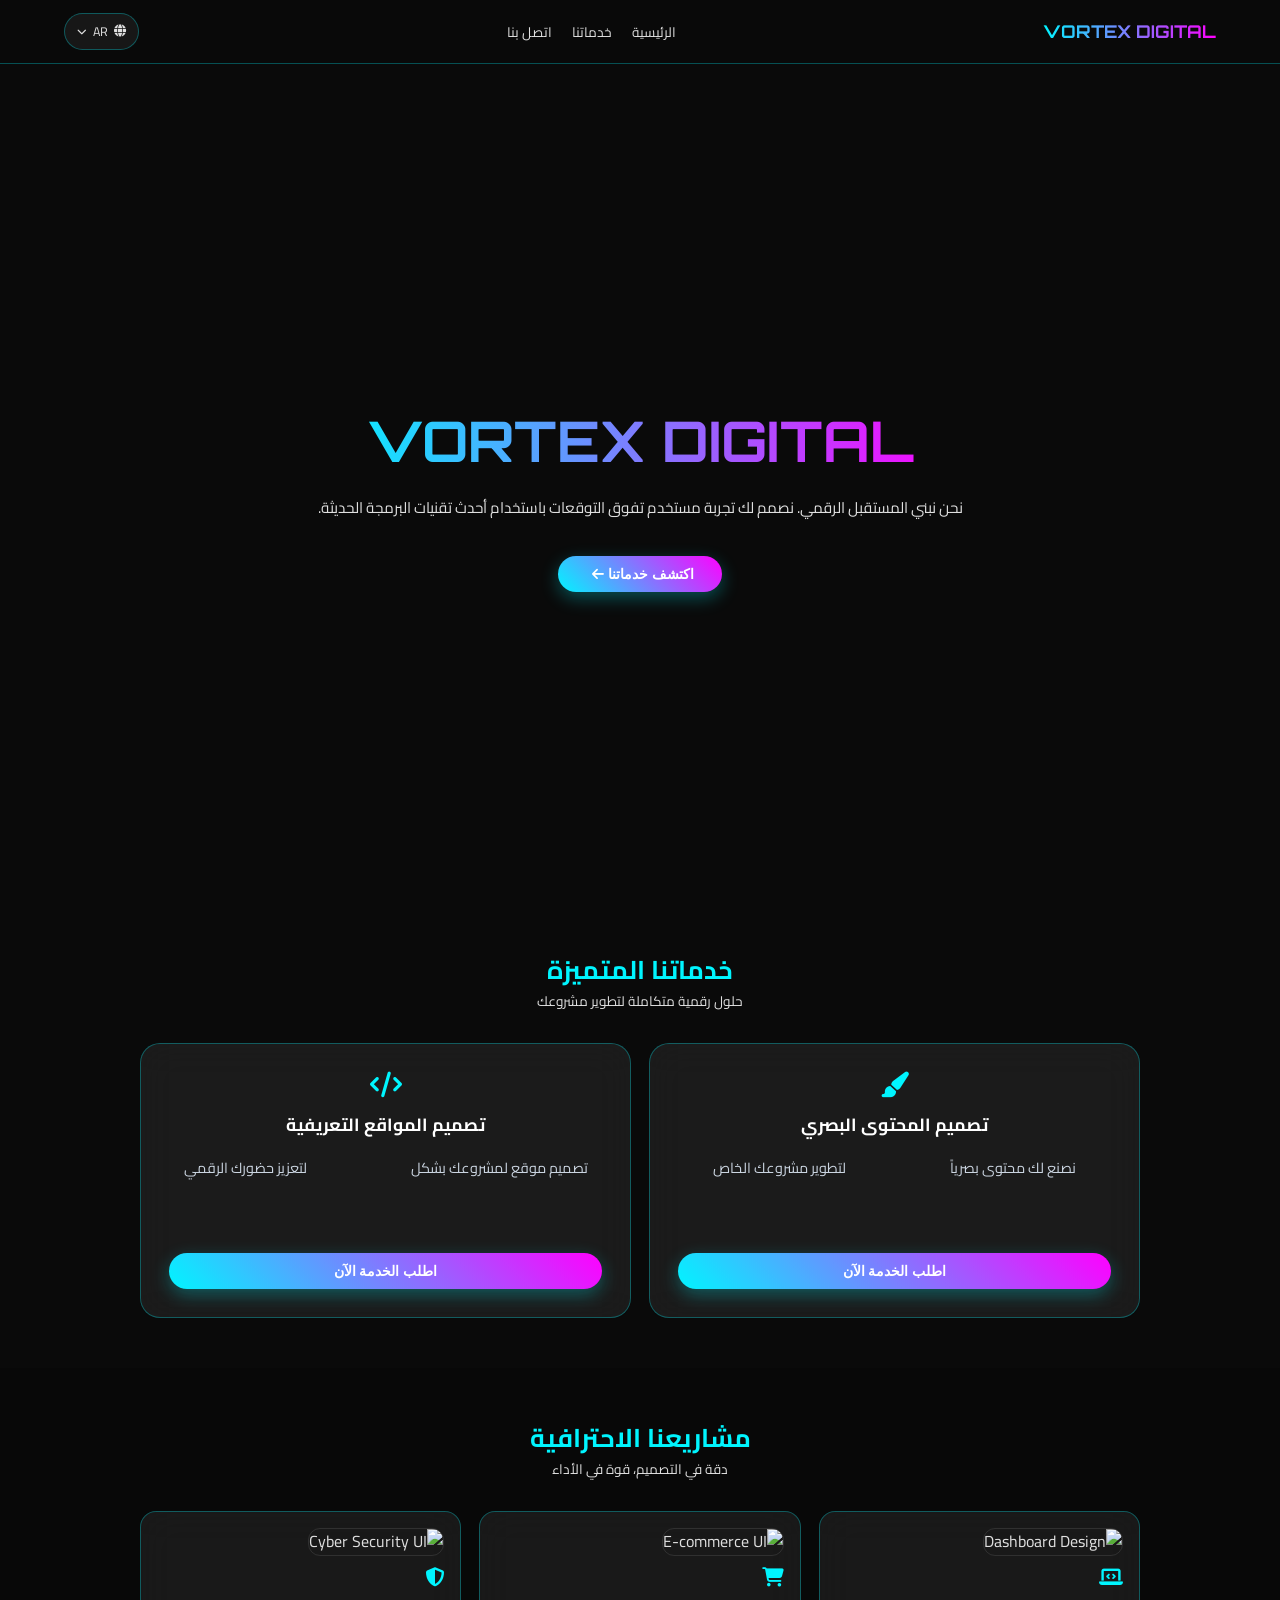
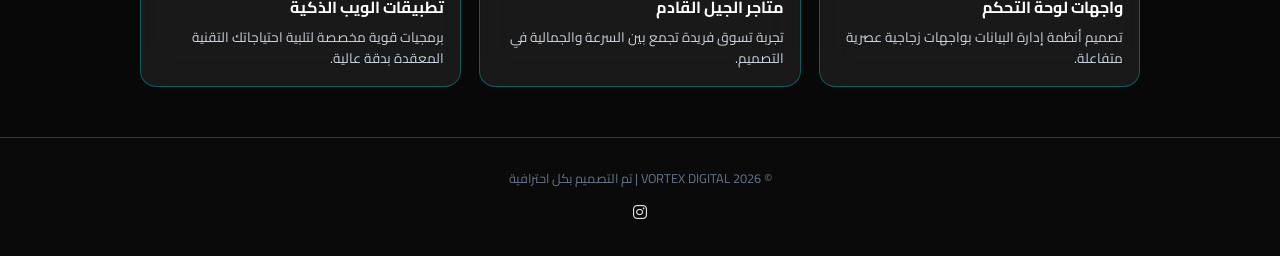
==== index.html @ 71bb0c80 "Update index.html" ====
<!DOCTYPE html>
<html lang="ar" dir="rtl">
<head>
    <meta charset="UTF-8">
    <meta name="viewport" content="width=device-width, initial-scale=1.0">
    <title>VORTEX DIGITAL | الحلول الذكية</title>
    <link rel="icon" type="image/png" href="images/favicon.png">
    <link href="https://fonts.googleapis.com/css2?family=Almarai:wght@400;700;800&family=Cairo:wght@300;400;700&family=Orbitron:wght@500;700&family=Tajawal:wght@400;500;700;800&display=swap" rel="stylesheet">
    <link rel="stylesheet" href="https://cdnjs.cloudflare.com/ajax/libs/font-awesome/6.5.1/css/all.min.css">
    <style>
        :root {
            --primary: #00f5ff;
            --secondary: #ff00ff;
            --bg-dark: #0a0a0a;
            --card-bg: rgba(255, 255, 255, 0.07);
            --glass-border: rgba(0, 245, 255, 0.3);
            --text-light: #e0e0e0;
            --navbar-height: 64px;
            --navbar-clearance: clamp(100px, 12vh, 124px);
        }

        * { margin: 0; padding: 0; box-sizing: border-box; }

        body {
            background-color: var(--bg-dark);
            color: var(--text-light);
            font-family: 'Cairo', sans-serif;
            line-height: 1.6;
            overflow-x: hidden;
        }

        /* Navbar */
        .navbar {
            position: fixed;
            top: 0;
            left: 0;
            right: 0;
            width: 100%;
            min-height: var(--navbar-height);
            padding: 12px 5%;
            display: flex;
            justify-content: space-between;
            align-items: center;
            gap: 16px;
            background: rgba(10, 10, 10, 0.92);
            backdrop-filter: blur(10px);
            border-bottom: 1px solid var(--glass-border);
            z-index: 1100;
        }

        .navbar .logo {
            font-family: 'Orbitron', sans-serif;
            font-size: 1.1rem;
            background: linear-gradient(to right, var(--primary), var(--secondary));
            -webkit-background-clip: text;
            -webkit-text-fill-color: transparent;
            font-weight: 700;
        }

        .nav-links {
            display: flex;
            gap: 20px;
            list-style: none;
            z-index: 1001;
        }

        .nav-links a {
            color: var(--text-light);
            text-decoration: none;
            font-size: 0.85rem;
            transition: 0.3s;
        }

        .nav-links a:hover { color: var(--primary); }

        .navbar-actions {
            display: flex;
            align-items: center;
            gap: 14px;
            z-index: 1002;
        }

        .lang-switcher {
            position: relative;
        }

        .lang-btn {
            display: flex;
            align-items: center;
            gap: 6px;
            padding: 6px 12px;
            border-radius: 50px;
            border: 1px solid var(--glass-border);
            background: rgba(255, 255, 255, 0.06);
            color: var(--text-light);
            font-size: 0.78rem;
            cursor: pointer;
            transition: 0.3s;
            font-family: 'Cairo', sans-serif;
        }

        .lang-btn:hover {
            border-color: var(--primary);
            color: var(--primary);
            box-shadow: 0 0 12px rgba(0, 245, 255, 0.15);
        }

        .lang-chevron {
            font-size: 0.6rem;
            transition: transform 0.3s;
        }

        .lang-switcher.open .lang-chevron {
            transform: rotate(180deg);
        }

        .lang-dropdown {
            position: absolute;
            top: calc(100% + 8px);
            inset-inline-end: 0;
            min-width: 148px;
            list-style: none;
            background: rgba(10, 10, 10, 0.97);
            border: 1px solid var(--glass-border);
            border-radius: 12px;
            padding: 6px 0;
            display: none;
            z-index: 1003;
            backdrop-filter: blur(10px);
            box-shadow: 0 8px 24px rgba(0, 0, 0, 0.4);
        }

        .lang-switcher.open .lang-dropdown {
            display: block;
        }

        .lang-dropdown li {
            padding: 8px 16px;
            font-size: 0.84rem;
            cursor: pointer;
            transition: 0.2s;
            color: var(--text-light);
        }

        .lang-dropdown li:hover,
        .lang-dropdown li.active {
            color: var(--primary);
            background: rgba(0, 245, 255, 0.08);
        }

        [dir="ltr"] .modal-dismiss-btn {
            inset-inline-end: 14px;
            inset-inline-start: auto;
        }

        .hamburger {
            display: none;
            flex-direction: column;
            gap: 4px;
            cursor: pointer;
        }

        .hamburger {
            z-index: 1002;
        }

        .hamburger span {
            width: 20px;
            height: 2px;
            background: var(--primary);
            transition: 0.3s;
        }

        @media (max-width: 768px) {
            .nav-links {
                position: absolute;
                top: var(--navbar-height);
                inset-inline-end: 0;
                width: 100%;
                background: rgba(10, 10, 10, 0.95);
                flex-direction: column;
                align-items: center;
                padding: 15px 0;
                gap: 12px;
                display: none;
                border-bottom: 1px solid var(--glass-border);
            }
            .nav-links.active { display: flex; }
            .hamburger { display: flex; }
            .lang-dropdown {
                inset-inline-end: 0;
            }
        }

        #particles-js {
            position: fixed;
            top: 0;
            left: 0;
            width: 100%;
            height: 100%;
            z-index: -1;
        }

        header {
            min-height: 100vh;
            min-height: 100dvh;
            display: flex;
            flex-direction: column;
            justify-content: center;
            align-items: center;
            text-align: center;
            padding: var(--navbar-clearance) 5% 20px;
            position: relative;
            overflow: hidden;
            background: #0a0a0a;
        }

        .header-video {
            position: absolute;
            top: 50%;
            left: 50%;
            min-width: 100%;
            min-height: 100%;
            width: auto;
            height: auto;
            transform: translate(-50%, -50%);
            z-index: 0;
            opacity: 0.4;
            object-fit: cover;
        }

        header::after {
            content: "";
            position: absolute;
            top: 0;
            left: 0;
            width: 100%;
            height: 100%;
            background: linear-gradient(to bottom, rgba(10,10,10,0.6), var(--bg-dark));
            z-index: 1;
        }

        .hero-content {
            position: relative;
            z-index: 10;
            max-width: 900px;
        }

        .hero-content h1 {
            font-family: 'Orbitron', sans-serif;
            font-size: clamp(1.8rem, 6vw, 3.5rem);
            background: linear-gradient(to right, var(--primary), var(--secondary));
            -webkit-background-clip: text;
            -webkit-text-fill-color: transparent;
        }

        .hero-content p {
            color: var(--text-light);
            font-size: 0.95rem;
            margin: 10px 0;
        }

        .btn-main {
            padding: 10px 28px;
            border-radius: 50px;
            border: none;
            background: linear-gradient(45deg, var(--primary), var(--secondary));
            color: white;
            font-weight: bold;
            font-size: 0.85rem;
            cursor: pointer;
            transition: 0.4s;
            box-shadow: 0 6px 18px rgba(0, 245, 255, 0.3);
        }

        .btn-main:hover { transform: scale(1.05); }

        section {
            padding: 50px 5%;
            position: relative;
            z-index: 2;
        }

        .page:not(#home) > section:first-child {
            padding-top: var(--navbar-clearance);
        }

        .section-title {
            text-align: center;
            margin-bottom: 30px;
        }

        .section-title h2 {
            font-size: 1.6rem;
            color: var(--primary);
        }

        .section-title p {
            color: var(--text-light);
            font-size: 0.85rem;
        }

        .grid-container {
            display: grid;
            grid-template-columns: repeat(auto-fit, minmax(280px, 1fr));
            gap: 18px;
            max-width: 1000px;
            margin: 0 auto;
        }

        .glass-card {
            background: var(--card-bg);
            backdrop-filter: blur(18px);
            border: 1px solid var(--glass-border);
            border-radius: 20px;
            padding: 28px;
            transition: 0.5s cubic-bezier(0.4,0,0.2,1);
            position: relative;
            overflow: hidden;
            color: var(--text-light);
            text-align: center;
        }

        .glass-card:hover {
            transform: translateY(-6px) scale(1.01);
            border-color: var(--primary);
            box-shadow: 0 0 20px rgba(0,245,255,0.2);
        }

        .glass-card.clickable {
            cursor: pointer;
        }

        .glass-card i {
            color: var(--primary);
            font-size: 1.6rem;
            margin-bottom: 14px;
            display: block;
        }

        .glass-card h3 {
            color: #fff;
            margin-bottom: 14px;
            font-size: 1.1rem;
        }

        .service-text {
            color: #cbd5e1;
            font-size: 0.9rem;
            line-height: 1.8;
            margin-bottom: 20px;
            min-height: 80px;
        }

        /* Flip Animation */
        .flip-wrapper {
            display: inline-flex;
            align-items: center;
            justify-content: center;
            width: 90px;
            height: 32px;
            position: relative;
            vertical-align: middle;
            perspective: 600px;
            margin: 0 4px;
        }

        .flip-word {
            position: absolute;
            top: 0;
            left: 0;
            width: 100%;
            height: 100%;
            display: flex;
            align-items: center;
            justify-content: center;
            backface-visibility: hidden;
            animation: flipCycle 6s infinite;
            opacity: 0;
            font-size: 0.95rem;
            white-space: nowrap;
        }

        .flip-word:nth-child(1) { animation-delay: 0s; }
        .flip-word:nth-child(2) { animation-delay: 2s; }
        .flip-word:nth-child(3) { animation-delay: 4s; }

        .flip-blue {
            color: #00f5ff;
            font-family: 'Cairo', sans-serif;
            font-weight: 700;
            text-shadow: 0 0 8px rgba(0, 245, 255, 0.5);
        }

        .flip-purple {
            color: #ff00ff;
            font-family: 'Tajawal', sans-serif;
            font-weight: 800;
            text-shadow: 0 0 8px rgba(255, 0, 255, 0.5);
        }

        .flip-green {
            color: #39ff14;
            font-family: 'Almarai', sans-serif;
            font-weight: 800;
            text-shadow: 0 0 8px rgba(57, 255, 20, 0.5);
        }

        @keyframes flipCycle {
            0% { opacity: 0; transform: rotateX(90deg); }
            4% { opacity: 1; transform: rotateX(0deg); }
            29% { opacity: 1; transform: rotateX(0deg); }
            33% { opacity: 0; transform: rotateX(-90deg); }
            100% { opacity: 0; transform: rotateX(-90deg); }
        }

        .showcase-card {
            background: var(--card-bg);
            backdrop-filter: blur(18px);
            border: 1px solid var(--glass-border);
            border-radius: 16px;
            padding: 16px;
            transition: 0.5s cubic-bezier(0.4,0,0.2,1);
            position: relative;
            overflow: hidden;
            color: var(--text-light);
        }

        .showcase-card:hover {
            transform: translateY(-6px) scale(1.01);
            border-color: var(--primary);
            box-shadow: 0 0 20px rgba(0,245,255,0.2);
        }

        .showcase-img {
            width: 100%;
            height: 160px;
            border-radius: 12px;
            object-fit: cover;
            margin-bottom: 12px;
            border: 1px solid rgba(255,255,255,0.1);
        }

        .showcase-info i {
            color: var(--primary);
            font-size: 1.2rem;
            margin-bottom: 8px;
            display: block;
        }

        .showcase-info h4 {
            color: #fff;
            margin-bottom: 6px;
            font-size: 1rem;
        }

        .showcase-info p {
            color: #cbd5e1;
            font-size: 0.85rem;
        }

        .page {
            display: none;
            animation: fadeInUp 0.8s ease;
            position: relative;
            z-index: 1;
        }

        .page.active { display: block; }

        @keyframes fadeInUp {
            from { opacity: 0; transform: translateY(20px); }
            to { opacity: 1; transform: translateY(0); }
        }

        footer {
            text-align: center;
            padding: 30px;
            border-top: 1px solid var(--glass-border);
            color: #64748b;
            font-size: 0.8rem;
        }

        .footer-social {
            margin-top: 12px;
        }

        .footer-social a {
            color: var(--text-light);
            margin: 0 8px;
            font-size: 1rem;
            transition: 0.3s;
        }

        .footer-social a:hover { color: var(--primary); }

        .about-section {
            max-width: 900px;
            margin: 0 auto;
            padding-top: 0;
            text-align: start;
        }

        .about-header {
            margin-bottom: 36px;
            text-align: start;
        }

        .about-eyebrow {
            display: inline-block;
            font-size: 0.78rem;
            font-weight: 700;
            letter-spacing: 0.12em;
            text-transform: uppercase;
            color: var(--primary);
            margin-bottom: 14px;
            padding: 6px 14px;
            border-radius: 50px;
            border: 1px solid rgba(0, 245, 255, 0.25);
            background: rgba(0, 245, 255, 0.06);
        }

        .about-header h2 {
            font-family: 'Orbitron', sans-serif;
            font-size: clamp(1.5rem, 4.5vw, 2.35rem);
            background: linear-gradient(to right, var(--primary), var(--secondary));
            -webkit-background-clip: text;
            -webkit-text-fill-color: transparent;
            line-height: 1.4;
            margin-bottom: 0;
            text-align: start;
        }

        .about-story-card {
            background: var(--card-bg);
            backdrop-filter: blur(18px);
            border: 1px solid var(--glass-border);
            border-radius: 24px;
            padding: 42px 40px;
            position: relative;
            overflow: hidden;
            box-shadow: 0 20px 50px rgba(0, 0, 0, 0.25);
        }

        .about-story-card::before {
            content: "";
            position: absolute;
            top: 0;
            inset-inline-start: 0;
            width: 4px;
            height: 100%;
            background: linear-gradient(to bottom, var(--primary), var(--secondary));
        }

        .about-story-card::after {
            content: "";
            position: absolute;
            top: -80px;
            inset-inline-end: -80px;
            width: 200px;
            height: 200px;
            border-radius: 50%;
            background: radial-gradient(circle, rgba(255, 0, 255, 0.08) 0%, transparent 70%);
            pointer-events: none;
        }

        .about-story-body {
            position: relative;
            z-index: 1;
        }

        .about-story-body p {
            color: #cbd5e1;
            font-size: 1.05rem;
            line-height: 2.05;
            margin-bottom: 1.65rem;
            text-align: start;
            font-weight: 400;
        }

        .about-story-body p:last-child {
            margin-bottom: 0;
        }

        .about-story-body p:first-child {
            color: #e2e8f0;
            font-size: 1.12rem;
        }

        .about-contact-block {
            margin-top: 36px;
            padding-top: 28px;
            border-top: 1px solid rgba(0, 245, 255, 0.15);
            text-align: start;
        }

        .about-contact-block h3 {
            font-size: 1rem;
            color: #fff;
            margin-bottom: 18px;
            font-weight: 700;
        }

        .about-phone {
            display: inline-flex;
            align-items: center;
            gap: 10px;
            margin-bottom: 22px;
            padding: 12px 20px;
            border-radius: 14px;
            background: rgba(0, 245, 255, 0.06);
            border: 1px solid rgba(0, 245, 255, 0.22);
            color: var(--primary);
            font-size: 1.05rem;
            font-weight: 700;
            font-family: 'Orbitron', sans-serif;
            letter-spacing: 0.04em;
        }

        .about-phone i {
            font-size: 1.1rem;
        }

        .about-cta {
            display: flex;
            flex-wrap: wrap;
            gap: 14px;
            justify-content: flex-start;
        }

        .about-btn {
            display: inline-flex;
            align-items: center;
            gap: 10px;
            padding: 12px 26px;
            border-radius: 50px;
            font-size: 0.88rem;
            font-weight: 700;
            text-decoration: none;
            transition: 0.4s cubic-bezier(0.4, 0, 0.2, 1);
            border: none;
            cursor: pointer;
            font-family: 'Cairo', sans-serif;
        }

        .about-btn:hover {
            transform: translateY(-3px) scale(1.02);
        }

        .about-btn-whatsapp {
            background: #25D366;
            color: white;
            box-shadow: 0 6px 20px rgba(37, 211, 102, 0.35);
        }

        .about-btn-whatsapp:hover {
            box-shadow: 0 10px 28px rgba(37, 211, 102, 0.45);
        }

        .about-btn-instagram {
            background: linear-gradient(45deg, #f09433, #e6683c, #dc2743, #cc2366, #bc1888);
            color: white;
            box-shadow: 0 6px 20px rgba(220, 39, 67, 0.3);
        }

        .about-btn-instagram:hover {
            box-shadow: 0 10px 28px rgba(220, 39, 67, 0.45);
        }

        @media (max-width: 768px) {
            .about-story-card {
                padding: 28px 22px;
            }
            .about-story-body p {
                font-size: 0.95rem;
                line-height: 1.95;
            }
            .about-story-body p:first-child {
                font-size: 1rem;
            }
            .about-cta {
                flex-direction: column;
            }
            .about-btn {
                width: 100%;
                justify-content: center;
            }
        }

        /* Modal */
        .modal-overlay {
            position: fixed;
            top: 0;
            left: 0;
            width: 100%;
            height: 100%;
            background: rgba(0,0,0,0.8);
            backdrop-filter: blur(5px);
            z-index: 2000;
            display: none;
            align-items: center;
            justify-content: center;
            padding: 20px;
        }

        .modal-overlay.active { display: flex; }

        .modal-box {
            background: var(--card-bg);
            border: 1px solid var(--glass-border);
            border-radius: 20px;
            padding: 30px;
            max-width: 400px;
            width: 100%;
            text-align: center;
            animation: fadeInUp 0.4s ease;
        }

        .order-modal-box {
            max-width: 480px;
            text-align: start;
            position: relative;
            padding: 40px 24px 20px;
        }

        .modal-dismiss-btn {
            position: absolute;
            top: 14px;
            inset-inline-end: 14px;
            width: 38px;
            height: 38px;
            border-radius: 50%;
            border: 1px solid rgba(0, 245, 255, 0.35);
            background: rgba(255, 255, 255, 0.06);
            color: var(--text-light);
            cursor: pointer;
            display: flex;
            align-items: center;
            justify-content: center;
            transition: color 0.3s, border-color 0.3s, box-shadow 0.3s, transform 0.3s;
            font-size: 1rem;
            z-index: 2;
        }

        .modal-dismiss-btn:hover {
            color: var(--primary);
            border-color: var(--primary);
            box-shadow: 0 0 20px rgba(0, 245, 255, 0.45), 0 0 8px rgba(255, 0, 255, 0.2);
            transform: scale(1.08);
        }

        .modal-dismiss-btn:focus-visible {
            outline: 2px solid var(--primary);
            outline-offset: 2px;
        }

        .modal-title {
            color: var(--primary);
            font-size: 1.15rem;
            margin-bottom: 4px;
            text-align: center;
        }

        .modal-subtitle {
            color: #94a3b8;
            font-size: 0.8rem;
            line-height: 1.5;
            margin-bottom: 14px;
            text-align: center;
        }

        .order-form {
            text-align: start;
        }

        .form-field {
            margin-bottom: 10px;
        }

        .form-field label {
            display: block;
            color: var(--text-light);
            font-size: 0.78rem;
            font-weight: 600;
            margin-bottom: 4px;
            line-height: 1.3;
        }

        .form-field .required {
            color: #ff6b6b;
        }

        .form-field .optional {
            color: #64748b;
            font-weight: 400;
            font-size: 0.75rem;
        }

        .service-badge {
            display: flex;
            align-items: center;
            justify-content: center;
            width: 100%;
            padding: 8px 12px;
            border-radius: 10px;
            text-align: center;
            font-weight: 800;
            font-size: 0.9rem;
            font-family: 'Almarai', sans-serif;
            color: #39ff14;
            background: linear-gradient(135deg, rgba(57, 255, 20, 0.14), rgba(0, 245, 255, 0.08));
            border: 1px solid rgba(57, 255, 20, 0.55);
            box-shadow: 0 0 16px rgba(57, 255, 20, 0.2), inset 0 0 10px rgba(57, 255, 20, 0.05);
            text-shadow: 0 0 10px rgba(57, 255, 20, 0.5);
            min-height: 36px;
            line-height: 1.3;
        }

        .order-form input,
        .order-form textarea {
            width: 100%;
            border-radius: 8px;
            border: 1px solid rgba(0, 245, 255, 0.2);
            outline: none;
            background: rgba(255, 255, 255, 0.08);
            color: var(--text-light);
            font-size: 0.85rem;
            font-family: 'Cairo', sans-serif;
            transition: border-color 0.3s, box-shadow 0.3s;
            box-sizing: border-box;
        }

        .order-form input {
            height: 38px;
            padding: 7px 12px;
            line-height: 1.35;
        }

        .order-form input::placeholder {
            color: rgba(224, 224, 224, 0.45);
        }

        .order-form textarea {
            padding: 8px 12px;
            line-height: 1.45;
            resize: vertical;
            min-height: 72px;
            max-height: 120px;
        }

        .order-form textarea::placeholder {
            color: rgba(224, 224, 224, 0.45);
        }

        .order-form input:focus,
        .order-form textarea:focus {
            border-color: var(--primary);
            box-shadow: 0 0 10px rgba(0, 245, 255, 0.18);
        }

        .order-form input.invalid {
            border-color: #ff6b6b;
            box-shadow: 0 0 8px rgba(255, 107, 107, 0.22);
        }

        .field-error {
            display: block;
            color: #ff6b6b;
            font-size: 0.7rem;
            margin-top: 3px;
            min-height: 0;
            line-height: 1.3;
        }

        .field-error:empty {
            display: none;
        }

        .btn-submit-order {
            width: 100%;
            margin-top: 4px;
            padding: 9px 20px;
            font-size: 0.82rem;
        }

        .btn-modal-close {
            width: 100%;
            margin-top: 6px;
            padding: 8px 20px;
            font-size: 0.8rem;
            background: rgba(255, 255, 255, 0.08) !important;
            border: 1px solid rgba(0, 245, 255, 0.3);
            box-shadow: none;
        }

        .success-modal-box {
            max-width: 420px;
        }

        .success-icon {
            font-size: 3rem;
            color: #39ff14;
            margin-bottom: 16px;
            text-shadow: 0 0 20px rgba(57, 255, 20, 0.7);
            animation: successFadeIn 0.6s ease forwards;
        }

        .success-message {
            color: #39ff14;
            font-weight: 700;
            font-size: 1.05rem;
            line-height: 1.9;
            margin-bottom: 22px;
            text-shadow: 0 0 14px rgba(57, 255, 20, 0.65);
            animation: successFadeIn 0.6s ease 0.15s both;
        }

        @keyframes successFadeIn {
            from { opacity: 0; transform: translateY(14px); }
            to { opacity: 1; transform: translateY(0); }
        }

        .modal-box p {
            color: var(--text-light);
            font-size: 0.95rem;
            line-height: 1.8;
            margin-bottom: 20px;
        }

        .modal-box .btn-main {
            margin: 6px;
        }

        @media (max-width: 768px) {
            :root {
                --navbar-height: 56px;
                --navbar-clearance: clamp(92px, 14vh, 112px);
            }

            .grid-container { grid-template-columns: 1fr; gap: 14px; }
            .showcase-img { height: 140px; }
            section { padding: 40px 4%; }
            .page:not(#home) > section:first-child {
                padding-top: var(--navbar-clearance);
            }
            .btn-main { padding: 8px 22px; font-size: 0.8rem; }
            .flip-wrapper { width: 80px; height: 28px; }
            .flip-word { font-size: 0.85rem; }
            .success-message { font-size: 0.95rem; }

            #orderModal.modal-overlay {
                align-items: flex-start;
                padding: 10px;
                overflow-y: auto;
            }

            .order-modal-box {
                padding: 36px 14px 14px;
                margin: 8px auto;
                max-height: calc(100dvh - 20px);
                overflow-y: auto;
            }

            .modal-title { font-size: 1.05rem; margin-bottom: 2px; }
            .modal-subtitle { font-size: 0.75rem; margin-bottom: 10px; line-height: 1.4; }
            .form-field { margin-bottom: 8px; }
            .form-field label { font-size: 0.74rem; margin-bottom: 3px; }
            .service-badge { font-size: 0.84rem; padding: 6px 10px; min-height: 32px; }
            .order-form input { height: 36px; font-size: 0.82rem; padding: 6px 10px; line-height: 1.3; }
            .order-form textarea { min-height: 64px; max-height: 96px; padding: 7px 10px; font-size: 0.82rem; }
            .btn-submit-order { padding: 8px 16px; font-size: 0.8rem; margin-top: 2px; }
            .btn-modal-close { padding: 7px 16px; margin-top: 5px; }
            .modal-dismiss-btn { top: 10px; inset-inline-end: 10px; width: 34px; height: 34px; font-size: 0.9rem; }
        }
    </style>
</head>
<body>

    <nav class="navbar">
        <div class="logo">VORTEX DIGITAL</div>
        <ul class="nav-links" id="navLinks">
            <li><a href="#" onclick="goTo('home')" data-i18n="nav.home">الرئيسية</a></li>
            <li><a href="#" onclick="goTo('services')" data-i18n="nav.services">خدماتنا</a></li>
            <li><a href="#" onclick="goTo('formPage')" data-i18n="nav.contact">اتصل بنا</a></li>
        </ul>
        <div class="navbar-actions">
            <div class="lang-switcher" id="langSwitcher">
                <button type="button" class="lang-btn" id="langBtn" aria-haspopup="listbox" aria-expanded="false">
                    <i class="fas fa-globe"></i>
                    <span id="currentLangLabel">AR</span>
                    <i class="fas fa-chevron-down lang-chevron"></i>
                </button>
                <ul class="lang-dropdown" id="langDropdown" role="listbox">
                    <li role="option" data-lang="ar" class="active">العربية</li>
                    <li role="option" data-lang="en">English</li>
                    <li role="option" data-lang="fr">Français</li>
                    <li role="option" data-lang="es">Español</li>
                </ul>
            </div>
            <div class="hamburger" onclick="toggleMenu()" data-i18n-aria="nav.openMenu" aria-label="فتح القائمة">
                <span></span>
                <span></span>
                <span></span>
            </div>
        </div>
    </nav>

    <div id="particles-js"></div>

    <div class="page active" id="home">
        <header>
            <video class="header-video" autoplay loop muted playsinline>
                <source src="https://assets.mixkit.co/videos/preview/mixkit-digital-animation-of-blue-data-points-moving-944-large.mp4" type="video/mp4">
            </video>
            <div class="hero-content">
                <h1>VORTEX DIGITAL</h1>
                <p data-i18n="hero.tagline">نحن نبني المستقبل الرقمي. نصمم لك تجربة مستخدم تفوق التوقعات باستخدام أحدث تقنيات البرمجة الحديثة.</p>
                <br>
                <button class="btn-main" onclick="goTo('services')">
                    <span data-i18n="hero.cta">اكتشف خدماتنا</span>
                    <i class="fas fa-arrow-left hero-cta-icon" style="margin-inline-end:6px;"></i>
                </button>
            </div>
        </header>

        <section>
            <div class="section-title">
                <h2 data-i18n="home.services.title">خدماتنا المتميزة</h2>
                <p data-i18n="home.services.subtitle">حلول رقمية متكاملة لتطوير مشروعك</p>
            </div>
            <div class="grid-container">
                <div class="glass-card">
                    <i class="fas fa-paint-brush"></i>
                    <h3 data-i18n="home.service1.title">تصميم المحتوى البصري</h3>
                    <div class="service-text">
                        <span data-i18n="home.service1.prefix">نصنع لك محتوى بصرياً</span>
                        <span class="flip-wrapper">
                            <span class="flip-word flip-blue" data-i18n="home.service1.flip1">جذاباً</span>
                            <span class="flip-word flip-purple" data-i18n="home.service1.flip2">قوياً</span>
                            <span class="flip-word flip-green" data-i18n="home.service1.flip3">مبتكراً</span>
                        </span>
                        <span data-i18n="home.service1.suffix">لتطوير مشروعك الخاص</span>
                    </div>
                    <button type="button" class="btn-main order-trigger" style="width:100%;" data-service-key="visual_content" data-i18n="order.now">اطلب الخدمة الآن</button>
                </div>
                <div class="glass-card">
                    <i class="fas fa-code"></i>
                    <h3 data-i18n="home.service2.title">تصميم المواقع التعريفية</h3>
                    <div class="service-text">
                        <span data-i18n="home.service2.prefix">تصميم موقع لمشروعك بشكل</span>
                        <span class="flip-wrapper">
                            <span class="flip-word flip-blue" data-i18n="home.service2.flip1">احترافي</span>
                            <span class="flip-word flip-purple" data-i18n="home.service2.flip2">متناسق</span>
                            <span class="flip-word flip-green" data-i18n="home.service2.flip3">عصري</span>
                        </span>
                        <span data-i18n="home.service2.suffix">لتعزيز حضورك الرقمي</span>
                    </div>
                    <button type="button" class="btn-main order-trigger" style="width:100%;" data-service-key="websites" data-i18n="order.now">اطلب الخدمة الآن</button>
                </div>
            </div>
        </section>

        <section style="background: rgba(0, 0, 0, 0.2);">
            <div class="section-title">
                <h2 data-i18n="projects.title">مشاريعنا الاحترافية</h2>
                <p data-i18n="projects.subtitle">دقة في التصميم، قوة في الأداء</p>
            </div>
            <div class="grid-container" style="grid-template-columns: repeat(auto-fit, minmax(260px, 1fr));">
                <div class="showcase-card">
                    <img src="images/dashboard.jpg" alt="Dashboard Design" class="showcase-img">
                    <div class="showcase-info">
                        <i class="fas fa-laptop-code"></i>
                        <h4 data-i18n="project1.title">واجهات لوحة التحكم</h4>
                        <p data-i18n="project1.desc">تصميم أنظمة إدارة البيانات بواجهات زجاجية عصرية متفاعلة.</p>
                    </div>
                </div>
                <div class="showcase-card">
                    <img src="images/ecommerce.jpg" alt="E-commerce UI" class="showcase-img">
                    <div class="showcase-info">
                        <i class="fas fa-shopping-cart"></i>
                        <h4 data-i18n="project2.title">متاجر الجيل القادم</h4>
                        <p data-i18n="project2.desc">تجربة تسوق فريدة تجمع بين السرعة والجمالية في التصميم.</p>
                    </div>
                </div>
                <div class="showcase-card">
                    <img src="images/security.jpg" alt="Cyber Security UI" class="showcase-img">
                    <div class="showcase-info">
                        <i class="fas fa-shield-halved"></i>
                        <h4 data-i18n="project3.title">تطبيقات الويب الذكية</h4>
                        <p data-i18n="project3.desc">برمجيات قوية مخصصة لتلبية احتياجاتك التقنية المعقدة بدقة عالية.</p>
                    </div>
                </div>
            </div>
        </section>
    </div>

    <div class="page" id="services">
        <section>
            <div class="section-title">
                <h2 data-i18n="services.title">ماذا نقدم لك؟</h2>
                <button class="btn-main" onclick="goTo('home')" style="margin-bottom: 20px;" data-i18n="services.back">العودة للرئيسية</button>
            </div>
            <div class="grid-container">
                <div class="glass-card clickable order-trigger" data-service-key="ecommerce">
                    <i class="fas fa-shopping-cart"></i>
                    <h3 data-i18n="service.ecommerce.title">متاجر إلكترونية</h3>
                    <p data-i18n="service.ecommerce.desc">متاجر سريعة ومجهزة للتحويل المباشر للزوار إلى عملاء.</p>
                </div>
                <div class="glass-card clickable order-trigger" data-service-key="graphic">
                    <i class="fas fa-paint-brush"></i>
                    <h3 data-i18n="service.graphic.title">تصميم إبداعي</h3>
                    <p data-i18n="service.graphic.desc">بوسترات وشعارات تخطف الأنظار.</p>
                </div>
                <div class="glass-card clickable order-trigger" data-service-key="webdev">
                    <i class="fas fa-code"></i>
                    <h3 data-i18n="service.webdev.title">تطوير ويب</h3>
                    <p data-i18n="service.webdev.desc">برمجة منصات خاصة تلبي احتياجات عملك.</p>
                </div>
            </div>
        </section>
    </div>

    <div class="page" id="formPage">
        <section>
            <div class="about-section">
                <div class="about-header">
                    <span class="about-eyebrow" data-i18n="about.eyebrow">من نحن</span>
                    <h2 data-i18n="about.title">قصة طموح رقمي يغيّر اللعبة</h2>
                </div>

                <div class="about-story-card">
                    <div class="about-story-body">
                        <p data-i18n="about.p1">لم تكن بداية شركتنا مجرد فكرة تجارية عابرة، بل ولدت من شغف حقيقي وسهر ليالٍ طوال، أسسها وصنعها طالب ومبرمج مغربي ذو طموح يعانق السماء. انطلقنا من غمار الدراسة والتحديات البرمجية لنبني كياناً رقمياً يهدف إلى تقديم حلول ذكية ومبتكرة بجودة عالمية.</p>
                        <p data-i18n="about.p2">رؤيتنا تتجاوز حدود الأكواد البرمجية والتصميم؛ نحن نؤمن بأن النجاح الحقيقي هو الأثر الذي نتركه في المجتمع. لذلك، عهدنا على أنفسنا عهداً: مستقبلاً، ومع تدفق الطلبات ونمو مشاريعنا، سنخصص جزءاً من عوائد كل مشروع للمساهمة في أعمال الخير والإحسان.</p>
                        <p data-i18n="about.p3">هذه المساهمات ستكون باسمي شخصياً وباسم كل عميل وثق بنا وساهم معنا، بل وحتى باسم كل من نوى أن يساهم ولم تسعفه الظروف. تابعوا رحلتنا وتفاصيل مبادراتنا القادمة عبر حسابنا في إنستغرام، حيث نشارككم الشغف، التطور، والأمل.</p>
                    </div>

                    <div class="about-contact-block">
                        <h3 data-i18n="about.connect">تواصل معنا</h3>
                        <div class="about-phone">
                            <i class="fab fa-whatsapp"></i>
                            <span data-i18n="about.phone">+212 605555740</span>
                        </div>
                        <div class="about-cta">
                            <a href="https://wa.me/212605555740" target="_blank" rel="noopener noreferrer" class="about-btn about-btn-whatsapp">
                                <i class="fab fa-whatsapp"></i>
                                <span data-i18n="about.whatsapp">تواصل سريع عبر واتساب</span>
                            </a>
                            <a href="https://www.instagram.com/v0rtex.ma?igsh=eWhkcTd3cWRwaGhj" target="_blank" rel="noopener noreferrer" class="about-btn about-btn-instagram">
                                <i class="fab fa-instagram"></i>
                                <span data-i18n="about.instagram">تابعنا على إنستغرام</span>
                            </a>
                        </div>
                    </div>
                </div>
            </div>
        </section>
    </div>

    <div class="modal-overlay" id="successModal">
        <div class="modal-box success-modal-box">
            <div class="success-icon"><i class="fas fa-check-circle"></i></div>
            <p class="success-message" data-i18n="success.message">تم إرسال بياناتك لنا بنجاح! سوف نتواصل معك في أقرب وقت.</p>
            <a href="https://wa.me/212605555740" target="_blank" rel="noopener noreferrer" class="btn-main" style="background:#25D366; text-decoration:none; display:inline-block;"><i class="fab fa-whatsapp"></i> <span data-i18n="success.whatsapp">واتساب</span></a>
            <button type="button" class="btn-main" onclick="closeModal()" style="background: linear-gradient(45deg, var(--primary), var(--secondary));" data-i18n="success.close">إغلاق</button>
        </div>
    </div>

    <div class="modal-overlay" id="orderModal">
        <div class="modal-box order-modal-box">
            <button type="button" class="modal-dismiss-btn" id="cancelOrderBtn" data-i18n-aria="order.cancel" data-i18n-title="order.cancel" aria-label="العودة والإلغاء" title="العودة والإلغاء">
                <i class="fas fa-arrow-right"></i>
            </button>
            <h3 class="modal-title" data-i18n="order.title">طلب خدمة</h3>
            <p class="modal-subtitle" data-i18n="order.subtitle">أدخل بياناتك وسيتم تحويلك إلى واتساب لإرسال طلبك مباشرة.</p>
            <form id="orderForm" class="order-form" novalidate>
                <div class="form-field">
                    <label data-i18n="order.selectedService">الخدمة المختارة</label>
                    <div class="service-badge" id="selectedServiceBadge" aria-live="polite">—</div>
                    <input type="hidden" name="service" id="modalServiceType">
                </div>
                <div class="form-field">
                    <label for="orderFullName"><span data-i18n="order.fullName">الاسم والنسب</span> <span class="required">*</span></label>
                    <input type="text" id="orderFullName" name="name" data-i18n-placeholder="order.fullName.placeholder" placeholder="مثال: أحمد العلوي" autocomplete="name" required>
                </div>
                <div class="form-field">
                    <label for="orderPhone"><span data-i18n="order.phone">رقم الهاتف / الواتساب</span> <span class="required">*</span></label>
                    <input type="tel" id="orderPhone" name="phone" inputmode="numeric" data-i18n-placeholder="order.phone.placeholder" placeholder="مثال: 0612345678" autocomplete="tel" required>
                    <span class="field-error" id="phoneError"></span>
                </div>
                <div class="form-field">
                    <label for="orderProjectName"><span data-i18n="order.projectName">اسم المشروع</span> <span class="optional" data-i18n="order.optional">(اختياري)</span></label>
                    <input type="text" id="orderProjectName" name="projectName" data-i18n-placeholder="order.projectName.placeholder" placeholder="مثال: متجر الأزياء">
                </div>
                <div class="form-field">
                    <label for="orderDetails"><span data-i18n="order.details">وصف الشيء الذي تريده</span> <span class="required">*</span></label>
                    <textarea id="orderDetails" name="details" rows="3" data-i18n-placeholder="order.details.placeholder" placeholder="اشرح لنا احتياجاتك بالتفصيل..." required></textarea>
                </div>
                <button type="submit" class="btn-main btn-submit-order" id="submitOrderBtn" data-i18n="order.submit">تأكيد وإرسال الطلب</button>
            </form>
            <button type="button" class="btn-main btn-modal-close" id="closeOrderBtn" data-i18n="order.close">إغلاق</button>
        </div>
    </div>

    <footer>
        <p data-i18n="footer.copyright">© 2026 VORTEX DIGITAL | تم التصميم بكل احترافية</p>
        <div class="footer-social">
            <a href="https://www.instagram.com/v0rtex.ma?igsh=eWhkcTd3cWRwaGhj" target="_blank"><i class="fab fa-instagram"></i></a>
        </div>
    </footer>

    <script src="https://cdn.jsdelivr.net/particles.js/2.0.0/particles.min.js"></script>
    <script type="module">
        import { initializeApp } from "https://www.gstatic.com/firebasejs/10.13.2/firebase-app.js";
        import { getAnalytics } from "https://www.gstatic.com/firebasejs/10.13.2/firebase-analytics.js";

        const firebaseConfig = {
            apiKey: 'AIzaSyDcjbHnDcYbM8CN5i2TqFSVFC2JMacCP2I',
            authDomain: 'vortex-digital-246c7.firebaseapp.com',
            projectId: 'vortex-digital-246c7',
            storageBucket: 'vortex-digital-246c7.firebasestorage.app',
            messagingSenderId: '91276574885',
            appId: '1:91276574885:web:46a4042ac788bc71910d4c',
            measurementId: 'G-N0LBGXSX0T'
        };

        const app = initializeApp(firebaseConfig);
        getAnalytics(app);

        let currentLang = 'ar';
        let selectedServiceKey = "";
        let lastBrowsingPage = "home";
        let whatsappRedirectTimer = null;

        const translations = {
            ar: {
                "page.title": "VORTEX DIGITAL | الحلول الذكية",
                "nav.home": "الرئيسية",
                "nav.services": "خدماتنا",
                "nav.contact": "اتصل بنا",
                "nav.openMenu": "فتح القائمة",
                "hero.tagline": "نحن نبني المستقبل الرقمي. نصمم لك تجربة مستخدم تفوق التوقعات باستخدام أحدث تقنيات البرمجة الحديثة.",
                "hero.cta": "اكتشف خدماتنا",
                "home.services.title": "خدماتنا المتميزة",
                "home.services.subtitle": "حلول رقمية متكاملة لتطوير مشروعك",
                "home.service1.title": "تصميم المحتوى البصري",
                "home.service1.prefix": "نصنع لك محتوى بصرياً",
                "home.service1.flip1": "جذاباً",
                "home.service1.flip2": "قوياً",
                "home.service1.flip3": "مبتكراً",
                "home.service1.suffix": "لتطوير مشروعك الخاص",
                "home.service2.title": "تصميم المواقع التعريفية",
                "home.service2.prefix": "تصميم موقع لمشروعك بشكل",
                "home.service2.flip1": "احترافي",
                "home.service2.flip2": "متناسق",
                "home.service2.flip3": "عصري",
                "home.service2.suffix": "لتعزيز حضورك الرقمي",
                "order.now": "اطلب الخدمة الآن",
                "projects.title": "مشاريعنا الاحترافية",
                "projects.subtitle": "دقة في التصميم، قوة في الأداء",
                "project1.title": "واجهات لوحة التحكم",
                "project1.desc": "تصميم أنظمة إدارة البيانات بواجهات زجاجية عصرية متفاعلة.",
                "project2.title": "متاجر الجيل القادم",
                "project2.desc": "تجربة تسوق فريدة تجمع بين السرعة والجمالية في التصميم.",
                "project3.title": "تطبيقات الويب الذكية",
                "project3.desc": "برمجيات قوية مخصصة لتلبية احتياجاتك التقنية المعقدة بدقة عالية.",
                "services.title": "ماذا نقدم لك؟",
                "services.back": "العودة للرئيسية",
                "service.ecommerce.title": "متاجر إلكترونية",
                "service.ecommerce.desc": "متاجر سريعة ومجهزة للتحويل المباشر للزوار إلى عملاء.",
                "service.graphic.title": "تصميم إبداعي",
                "service.graphic.desc": "بوسترات وشعارات تخطف الأنظار.",
                "service.webdev.title": "تطوير ويب",
                "service.webdev.desc": "برمجة منصات خاصة تلبي احتياجات عملك.",
                "services.visual_content": "تصميم المحتوى البصري",
                "services.websites": "تصميم المواقع التعريفية",
                "services.ecommerce": "متاجر إلكترونية",
                "services.graphic": "تصميم إبداعي",
                "services.webdev": "تطوير ويب",
                "services.general": "طلب عام",
                "about.eyebrow": "من نحن؟",
                "about.title": "قصة طموح رقمي يغيّر اللعبة",
                "about.p1": "لم تكن بداية شركتنا مجرد فكرة تجارية عابرة، بل ولدت من شغف حقيقي وسهر ليالٍ طوال، أسسها وصنعها طالب ومبرمج مغربي ذو طموح يعانق السماء. انطلقنا من غمار الدراسة والتحديات البرمجية لنبني كياناً رقمياً يهدف إلى تقديم حلول ذكية ومبتكرة بجودة عالمية.",
                "about.p2": "رؤيتنا تتجاوز حدود الأكواد البرمجية والتصميم؛ نحن نؤمن بأن النجاح الحقيقي هو الأثر الذي نتركه في المجتمع. لذلك، عهدنا على أنفسنا عهداً: مستقبلاً، ومع تدفق الطلبات ونمو مشاريعنا، سنخصص جزءاً من عوائد كل مشروع للمساهمة في أعمال الخير والإحسان.",
                "about.p3": "هذه المساهمات ستكون باسمي شخصياً وباسم كل عميل وثق بنا وساهم معنا، بل وحتى باسم كل من نوى أن يساهم ولم تسعفه الظروف. تابعوا رحلتنا وتفاصيل مبادراتنا القادمة عبر حسابنا في إنستغرام، حيث نشارككم الشغف، التطور، والأمل.",
                "about.connect": "تواصل معنا",
                "about.phone": "+212 605555740",
                "about.whatsapp": "تواصل سريع عبر واتساب",
                "about.instagram": "تابعنا على إنستغرام",
                "success.message": "تم إرسال بياناتك لنا بنجاح! سوف نتواصل معك في أقرب وقت.",
                "success.whatsapp": "واتساب",
                "success.close": "إغلاق",
                "order.title": "طلب خدمة",
                "order.subtitle": "أدخل بياناتك وسيتم تحويلك إلى واتساب لإرسال طلبك مباشرة.",
                "order.selectedService": "الخدمة المختارة",
                "order.fullName": "الاسم والنسب",
                "order.phone": "رقم الهاتف / الواتساب",
                "order.projectName": "اسم المشروع",
                "order.optional": "(اختياري)",
                "order.details": "وصف الشيء الذي تريده",
                "order.submit": "تأكيد وإرسال الطلب",
                "order.close": "إغلاق",
                "order.cancel": "العودة والإلغاء",
                "order.fullName.placeholder": "مثال: أحمد العلوي",
                "order.phone.placeholder": "مثال: 0612345678",
                "order.projectName.placeholder": "مثال: متجر الأزياء",
                "order.details.placeholder": "اشرح لنا احتياجاتك بالتفصيل...",
                "order.phone.error": "يرجى إدخال رقم هاتف صحيح (أرقام فقط، 8–15 رقمًا)",
                "order.redirecting": "جاري التحويل...",
                "order.unspecified": "غير محدد",
                "footer.copyright": "© 2026 VORTEX DIGITAL | تم التصميم بكل احترافية",
                "whatsapp.header": "طلب خدمة جديد من الموقع:",
                "whatsapp.service": "الخدمة المطلوبة:",
                "whatsapp.name": "الاسم والنسب:",
                "whatsapp.phone": "رقم الهاتف/الواتساب:",
                "whatsapp.project": "اسم المشروع:",
                "whatsapp.details": "الوصف والتفاصيل:",
                "alert.phone.error": "يرجى إدخال رقم هاتف صحيح (أرقام فقط، 8–15 رقمًا)",
                "alert.submit.error": "وقع خطأ في الإرسال، حاول مرة أخرى"
            },
            en: {
                "page.title": "VORTEX DIGITAL | Smart Solutions",
                "nav.home": "Home",
                "nav.services": "Our Services",
                "nav.contact": "Contact Us",
                "nav.openMenu": "Open menu",
                "hero.tagline": "We build the digital future. We design user experiences that exceed expectations using the latest modern programming technologies.",
                "hero.cta": "Discover Our Services",
                "home.services.title": "Our Premium Services",
                "home.services.subtitle": "Integrated digital solutions to grow your project",
                "home.service1.title": "Visual Content Design",
                "home.service1.prefix": "We create visual content that is",
                "home.service1.flip1": "attractive",
                "home.service1.flip2": "powerful",
                "home.service1.flip3": "innovative",
                "home.service1.suffix": "to develop your own project",
                "home.service2.title": "Corporate Website Design",
                "home.service2.prefix": "Designing a website for your project in a",
                "home.service2.flip1": "professional",
                "home.service2.flip2": "harmonious",
                "home.service2.flip3": "modern",
                "home.service2.suffix": "way to boost your digital presence",
                "order.now": "Order Now",
                "projects.title": "Our Professional Projects",
                "projects.subtitle": "Precision in design, power in performance",
                "project1.title": "Dashboard Interfaces",
                "project1.desc": "Designing data management systems with modern interactive glass interfaces.",
                "project2.title": "Next-Gen Stores",
                "project2.desc": "A unique shopping experience combining speed and design aesthetics.",
                "project3.title": "Smart Web Applications",
                "project3.desc": "Powerful custom software to meet your complex technical needs with high precision.",
                "services.title": "What Do We Offer You?",
                "services.back": "Back to Home",
                "service.ecommerce.title": "E-commerce Stores",
                "service.ecommerce.desc": "Fast stores equipped to convert visitors directly into customers.",
                "service.graphic.title": "Creative Design",
                "service.graphic.desc": "Eye-catching posters and logos.",
                "service.webdev.title": "Web Development",
                "service.webdev.desc": "Custom platforms tailored to your business needs.",
                "services.visual_content": "Visual Content Design",
                "services.websites": "Corporate Website Design",
                "services.ecommerce": "E-commerce Stores",
                "services.graphic": "Creative Design",
                "services.webdev": "Web Development",
                "services.general": "General Request",
                "about.eyebrow": "About Us",
                "about.title": "A Journey of Digital Ambition and Impact",
                "about.p1": "Our agency wasn't just built as a business; it was born out of pure passion, sleepless nights, and tireless dedication, founded by an ambitious student and web developer with sky-high dreams. Emerging from the challenges of academic life and complex coding, we created a digital powerhouse aimed at delivering elite, innovative solutions.",
                "about.p2": "But our vision goes beyond lines of code and modern designs; we believe true success lies in social impact. We have made a solemn promise: in the near future, as our orders grow, a portion of the revenue from every single project will be dedicated to charitable causes.",
                "about.p3": "This charity will be made in my name, in the name of every client who trusts us and contributes with us, and even in the name of those who sincerely intended to contribute but couldn't. Follow our journey on Instagram to see our passion, tech updates, and upcoming community initiatives.",
                "about.connect": "Get in Touch",
                "about.phone": "+212 605555740",
                "about.whatsapp": "Quick Contact via WhatsApp",
                "about.instagram": "Follow Us on Instagram",
                "success.message": "Your data has been sent successfully! We will contact you as soon as possible.",
                "success.whatsapp": "WhatsApp",
                "success.close": "Close",
                "order.title": "Service Request",
                "order.subtitle": "Enter your details and you will be redirected to WhatsApp to send your request directly.",
                "order.selectedService": "Selected Service",
                "order.fullName": "Full Name",
                "order.phone": "Phone / WhatsApp Number",
                "order.projectName": "Project Name",
                "order.optional": "(optional)",
                "order.details": "Describe what you need",
                "order.submit": "Confirm and Send Request",
                "order.close": "Close",
                "order.cancel": "Go back and cancel",
                "order.fullName.placeholder": "e.g. Ahmed Alawi",
                "order.phone.placeholder": "e.g. 0612345678",
                "order.projectName.placeholder": "e.g. Fashion Store",
                "order.details.placeholder": "Explain your needs in detail...",
                "order.phone.error": "Please enter a valid phone number (digits only, 8–15 digits)",
                "order.redirecting": "Redirecting...",
                "order.unspecified": "Not specified",
                "footer.copyright": "© 2026 VORTEX DIGITAL | Professionally designed",
                "whatsapp.header": "New service request from the website:",
                "whatsapp.service": "Required service:",
                "whatsapp.name": "Full name:",
                "whatsapp.phone": "Phone/WhatsApp:",
                "whatsapp.project": "Project name:",
                "whatsapp.details": "Description and details:",
                "alert.phone.error": "Please enter a valid phone number (digits only, 8–15 digits)",
                "alert.submit.error": "An error occurred while sending, please try again"
            },
            fr: {
                "page.title": "VORTEX DIGITAL | Solutions Intelligentes",
                "nav.home": "Accueil",
                "nav.services": "Nos Services",
                "nav.contact": "Contactez-nous",
                "nav.openMenu": "Ouvrir le menu",
                "hero.tagline": "Nous construisons le futur numérique. Nous concevons des expériences utilisateur qui dépassent les attentes grâce aux dernières technologies de programmation modernes.",
                "hero.cta": "Découvrez Nos Services",
                "home.services.title": "Nos Services Premium",
                "home.services.subtitle": "Des solutions numériques intégrées pour développer votre projet",
                "home.service1.title": "Conception de Contenu Visuel",
                "home.service1.prefix": "Nous créons pour vous un contenu visuel",
                "home.service1.flip1": "attrayant",
                "home.service1.flip2": "puissant",
                "home.service1.flip3": "innovant",
                "home.service1.suffix": "pour développer votre propre projet",
                "home.service2.title": "Conception de Sites Vitrines",
                "home.service2.prefix": "Conception d'un site pour votre projet de manière",
                "home.service2.flip1": "professionnelle",
                "home.service2.flip2": "harmonieuse",
                "home.service2.flip3": "moderne",
                "home.service2.suffix": "pour renforcer votre présence numérique",
                "order.now": "Commander Maintenant",
                "projects.title": "Nos Projets Professionnels",
                "projects.subtitle": "Précision dans le design, puissance dans la performance",
                "project1.title": "Interfaces de Tableau de Bord",
                "project1.desc": "Conception de systèmes de gestion de données avec des interfaces vitrées modernes et interactives.",
                "project2.title": "Boutiques Nouvelle Génération",
                "project2.desc": "Une expérience d'achat unique alliant rapidité et esthétique du design.",
                "project3.title": "Applications Web Intelligentes",
                "project3.desc": "Des logiciels puissants et sur mesure pour répondre à vos besoins techniques complexes avec une grande précision.",
                "services.title": "Que Vous Proposons-Nous ?",
                "services.back": "Retour à l'Accueil",
                "service.ecommerce.title": "Boutiques en Ligne",
                "service.ecommerce.desc": "Des boutiques rapides conçues pour convertir directement les visiteurs en clients.",
                "service.graphic.title": "Design Créatif",
                "service.graphic.desc": "Affiches et logos qui captent le regard.",
                "service.webdev.title": "Développement Web",
                "service.webdev.desc": "Des plateformes sur mesure adaptées aux besoins de votre entreprise.",
                "services.visual_content": "Conception de Contenu Visuel",
                "services.websites": "Conception de Sites Vitrines",
                "services.ecommerce": "Boutiques en Ligne",
                "services.graphic": "Design Créatif",
                "services.webdev": "Développement Web",
                "services.general": "Demande Générale",
                "about.eyebrow": "À Propos",
                "about.title": "L'histoire d'une ambition numérique avec un cœur",
                "about.p1": "Notre agence n'est pas simplement une entreprise; elle est née d'une véritable passion et de nuits blanches, fondée par un étudiant et développeur marocain ambitieux aux rêves infinis. Issus des défis académiques et du codage, nous avons bâti une entité numérique pour offrir des solutions innovantes de classe mondiale.",
                "about.p2": "Cependant, notre vision dépasse le cadre du code. Nous croyons que le vrai succès est l'impact que nous laissons dans la société. C'est pourquoi nous prenons un engagement fort : à l'avenir, avec la croissance de nos commandes, une partie des revenus de chaque projet sera reversée à des œuvres caritatives.",
                "about.p3": "Ces actions seront faites en mon nom, au nom de chaque client qui nous fait confiance, et même au nom de ceux qui avaient l'intention de contribuer mais n'ont pas pu. Suivez notre parcours sur Instagram pour partager notre passion, notre évolution et nos futures initiatives solidaires.",
                "about.connect": "Contactez-nous",
                "about.phone": "+212 605555740",
                "about.whatsapp": "Contact rapide via WhatsApp",
                "about.instagram": "Suivez-nous sur Instagram",
                "success.message": "Vos données ont été envoyées avec succès ! Nous vous contacterons dans les plus brefs délais.",
                "success.whatsapp": "WhatsApp",
                "success.close": "Fermer",
                "order.title": "Demande de Service",
                "order.subtitle": "Entrez vos informations et vous serez redirigé vers WhatsApp pour envoyer votre demande directement.",
                "order.selectedService": "Service Sélectionné",
                "order.fullName": "Nom Complet",
                "order.phone": "Téléphone / WhatsApp",
                "order.projectName": "Nom du Projet",
                "order.optional": "(facultatif)",
                "order.details": "Décrivez ce dont vous avez besoin",
                "order.submit": "Confirmer et Envoyer",
                "order.close": "Fermer",
                "order.cancel": "Retour et annulation",
                "order.fullName.placeholder": "ex. Ahmed Alawi",
                "order.phone.placeholder": "ex. 0612345678",
                "order.projectName.placeholder": "ex. Boutique de Mode",
                "order.details.placeholder": "Expliquez vos besoins en détail...",
                "order.phone.error": "Veuillez entrer un numéro de téléphone valide (chiffres uniquement, 8 à 15 chiffres)",
                "order.redirecting": "Redirection en cours...",
                "order.unspecified": "Non spécifié",
                "footer.copyright": "© 2026 VORTEX DIGITAL | Conçu avec professionnalisme",
                "whatsapp.header": "Nouvelle demande de service depuis le site :",
                "whatsapp.service": "Service demandé :",
                "whatsapp.name": "Nom complet :",
                "whatsapp.phone": "Téléphone/WhatsApp :",
                "whatsapp.project": "Nom du projet :",
                "whatsapp.details": "Description et détails :",
                "alert.phone.error": "Veuillez entrer un numéro de téléphone valide (chiffres uniquement, 8 à 15 chiffres)",
                "alert.submit.error": "Une erreur s'est produite lors de l'envoi, veuillez réessayer"
            },
            es: {
                "page.title": "VORTEX DIGITAL | Soluciones Inteligentes",
                "nav.home": "Inicio",
                "nav.services": "Nuestros Servicios",
                "nav.contact": "Contáctanos",
                "nav.openMenu": "Abrir menú",
                "hero.tagline": "Construimos el futuro digital. Diseñamos experiencias de usuario que superan las expectativas utilizando las últimas tecnologías de programación modernas.",
                "hero.cta": "Descubre Nuestros Servicios",
                "home.services.title": "Nuestros Servicios Premium",
                "home.services.subtitle": "Soluciones digitales integradas para desarrollar tu proyecto",
                "home.service1.title": "Diseño de Contenido Visual",
                "home.service1.prefix": "Creamos contenido visual",
                "home.service1.flip1": "atractivo",
                "home.service1.flip2": "potente",
                "home.service1.flip3": "innovador",
                "home.service1.suffix": "para desarrollar tu propio proyecto",
                "home.service2.title": "Diseño de Sitios Web Corporativos",
                "home.service2.prefix": "Diseño de un sitio web para tu proyecto de forma",
                "home.service2.flip1": "profesional",
                "home.service2.flip2": "armoniosa",
                "home.service2.flip3": "moderna",
                "home.service2.suffix": "para potenciar tu presencia digital",
                "order.now": "Solicitar Ahora",
                "projects.title": "Nuestros Proyectos Profesionales",
                "projects.subtitle": "Precisión en el diseño, potencia en el rendimiento",
                "project1.title": "Interfaces de Panel de Control",
                "project1.desc": "Diseño de sistemas de gestión de datos con interfaces de cristal modernas e interactivas.",
                "project2.title": "Tiendas de Nueva Generación",
                "project2.desc": "Una experiencia de compra única que combina velocidad y estética en el diseño.",
                "project3.title": "Aplicaciones Web Inteligentes",
                "project3.desc": "Software personalizado y potente para satisfacer tus necesidades técnicas complejas con alta precisión.",
                "services.title": "¿Qué Te Ofrecemos?",
                "services.back": "Volver al Inicio",
                "service.ecommerce.title": "Tiendas en Línea",
                "service.ecommerce.desc": "Tiendas rápidas preparadas para convertir visitantes directamente en clientes.",
                "service.graphic.title": "Diseño Creativo",
                "service.graphic.desc": "Pósters y logotipos que captan la atención.",
                "service.webdev.title": "Desarrollo Web",
                "service.webdev.desc": "Plataformas personalizadas adaptadas a las necesidades de tu negocio.",
                "services.visual_content": "Diseño de Contenido Visual",
                "services.websites": "Diseño de Sitios Web Corporativos",
                "services.ecommerce": "Tiendas en Línea",
                "services.graphic": "Diseño Creativo",
                "services.webdev": "Desarrollo Web",
                "services.general": "Solicitud General",
                "about.eyebrow": "Sobre Nosotros",
                "about.title": "Una historia de ambición digital e impacto social",
                "about.p1": "Nuestra agencia no nació como un simple negocio; nació de la pura pasión y de noches de desvelo, fundada por un estudiante y desarrollador web ambicioso con sueños que tocan el cielo. Surgiendo de los desafíos académicos y de la programación, construimos una entidad digital para ofrecer soluciones innovadoras de nivel mundial.",
                "about.p2": "Pero nuestra visión va más allá del código; creemos que el verdadero éxito es el impacto que dejamos en la sociedad. Por ello, nos hemos comprometido firmemente: en el futuro, a medida que crezcan nuestros pedidos, una parte de los ingresos de cada proyecto se destinará a causas benéficas.",
                "about.p3": "Estas donaciones se harán en mi nombre, en el nombre de cada cliente que confía en nosotros y colabora, e incluso en el nombre de aquellos que deseaban colaborar pero no pudieron. Sigue nuestro viaje en Instagram para compartir nuestra pasión, evolución y próximas iniciativas solidarias.",
                "about.connect": "Contáctanos",
                "about.phone": "+212 605555740",
                "about.whatsapp": "Contacto rápido por WhatsApp",
                "about.instagram": "Síguenos en Instagram",
                "success.message": "¡Tus datos se han enviado con éxito! Nos pondremos en contacto contigo lo antes posible.",
                "success.whatsapp": "WhatsApp",
                "success.close": "Cerrar",
                "order.title": "Solicitud de Servicio",
                "order.subtitle": "Introduce tus datos y serás redirigido a WhatsApp para enviar tu solicitud directamente.",
                "order.selectedService": "Servicio Seleccionado",
                "order.fullName": "Nombre Completo",
                "order.phone": "Teléfono / WhatsApp",
                "order.projectName": "Nombre del Proyecto",
                "order.optional": "(opcional)",
                "order.details": "Describe lo que necesitas",
                "order.submit": "Confirmar y Enviar",
                "order.close": "Cerrar",
                "order.cancel": "Volver y cancelar",
                "order.fullName.placeholder": "ej. Ahmed Alawi",
                "order.phone.placeholder": "ej. 0612345678",
                "order.projectName.placeholder": "ej. Tienda de Moda",
                "order.details.placeholder": "Explica tus necesidades en detalle...",
                "order.phone.error": "Por favor, introduce un número de teléfono válido (solo dígitos, 8–15 dígitos)",
                "order.redirecting": "Redirigiendo...",
                "order.unspecified": "No especificado",
                "footer.copyright": "© 2026 VORTEX DIGITAL | Diseñado con profesionalismo",
                "whatsapp.header": "Nueva solicitud de servicio desde el sitio web:",
                "whatsapp.service": "Servicio solicitado:",
                "whatsapp.name": "Nombre completo:",
                "whatsapp.phone": "Teléfono/WhatsApp:",
                "whatsapp.project": "Nombre del proyecto:",
                "whatsapp.details": "Descripción y detalles:",
                "alert.phone.error": "Por favor, introduce un número de teléfono válido (solo dígitos, 8–15 dígitos)",
                "alert.submit.error": "Ocurrió un error al enviar, inténtalo de nuevo"
            }
        };

        function t(key, lang = currentLang) {
            return translations[lang]?.[key] ?? translations.ar[key] ?? key;
        }

        function getServiceName(serviceKey, lang = currentLang) {
            return t(`services.${serviceKey}`, lang);
        }

        function changeLanguage(lang) {
            if (!translations[lang]) lang = 'ar';
            currentLang = lang;

            const isRtl = lang === 'ar';
            document.documentElement.lang = isRtl ? 'ar' : lang;
            document.documentElement.dir = isRtl ? 'rtl' : 'ltr';

            document.querySelectorAll('[data-i18n]').forEach((el) => {
                const key = el.getAttribute('data-i18n');
                const text = t(key, lang);
                if (text !== undefined) el.textContent = text;
            });

            document.querySelectorAll('[data-i18n-placeholder]').forEach((el) => {
                const key = el.getAttribute('data-i18n-placeholder');
                const text = t(key, lang);
                if (text !== undefined) el.placeholder = text;
            });

            document.querySelectorAll('[data-i18n-aria]').forEach((el) => {
                const key = el.getAttribute('data-i18n-aria');
                const text = t(key, lang);
                if (text !== undefined) el.setAttribute('aria-label', text);
            });

            document.querySelectorAll('[data-i18n-title]').forEach((el) => {
                const key = el.getAttribute('data-i18n-title');
                const text = t(key, lang);
                if (text !== undefined) el.setAttribute('title', text);
            });

            document.title = t('page.title', lang);

            const ctaIcon = document.querySelector('.hero-cta-icon');
            if (ctaIcon) {
                ctaIcon.className = isRtl ? 'fas fa-arrow-left hero-cta-icon' : 'fas fa-arrow-right hero-cta-icon';
                ctaIcon.style.marginInlineEnd = '6px';
                ctaIcon.style.marginInlineStart = '0';
            }

            const dismissIcon = document.querySelector('#cancelOrderBtn i');
            if (dismissIcon) {
                dismissIcon.className = isRtl ? 'fas fa-arrow-right' : 'fas fa-arrow-left';
            }

            const langLabel = document.getElementById('currentLangLabel');
            if (langLabel) langLabel.textContent = lang.toUpperCase();

            document.querySelectorAll('.lang-dropdown li').forEach((li) => {
                li.classList.toggle('active', li.dataset.lang === lang);
            });

            if (selectedServiceKey) {
                setSelectedService(selectedServiceKey);
            }

            localStorage.setItem('preferredLang', lang);
        }

        function initLangSwitcher() {
            const langSwitcher = document.getElementById('langSwitcher');
            const langBtn = document.getElementById('langBtn');
            const langDropdown = document.getElementById('langDropdown');

            langBtn.addEventListener('click', (e) => {
                e.stopPropagation();
                const isOpen = langSwitcher.classList.toggle('open');
                langBtn.setAttribute('aria-expanded', isOpen ? 'true' : 'false');
            });

            langDropdown.querySelectorAll('li').forEach((li) => {
                li.addEventListener('click', (e) => {
                    e.stopPropagation();
                    changeLanguage(li.dataset.lang);
                    langSwitcher.classList.remove('open');
                    langBtn.setAttribute('aria-expanded', 'false');
                });
            });

            document.addEventListener('click', () => {
                langSwitcher.classList.remove('open');
                langBtn.setAttribute('aria-expanded', 'false');
            });
        }

        particlesJS("particles-js", {
            "particles": {
                "number": { "value": 80, "density": { "enable": true, "value_area": 800 } },
                "color": { "value": "#00f5ff" },
                "opacity": { "value": 0.3 },
                "size": { "value": 3 },
                "line_linked": { "enable": true, "distance": 150, "color": "#00f5ff", "opacity": 0.2, "width": 1 },
                "move": { "enable": true, "speed": 2 }
            },
            "interactivity": { "events": { "onhover": { "enable": true, "mode": "grab" } } }
        });

        function toggleMenu() {
            document.getElementById('navLinks').classList.toggle('active');
        }

        function goTo(id) {
            document.querySelectorAll('.page').forEach(p => p.classList.remove('active'));
            document.getElementById(id).classList.add('active');
            window.scrollTo({ top: 0, behavior: 'smooth' });
            document.getElementById('navLinks').classList.remove('active');
        }

        const WHATSAPP_NUMBER = "212605555740";
        const WHATSAPP_REDIRECT_DELAY = 1800;

        const orderModal = document.getElementById("orderModal");
        const orderForm = document.getElementById("orderForm");
        const serviceBadge = document.getElementById("selectedServiceBadge");
        const serviceInput = document.getElementById("modalServiceType");
        const phoneInput = document.getElementById("orderPhone");
        const phoneError = document.getElementById("phoneError");
        const submitOrderBtn = document.getElementById("submitOrderBtn");
        const cancelOrderBtn = document.getElementById("cancelOrderBtn");
        const closeOrderBtn = document.getElementById("closeOrderBtn");

        function showSuccessModal() {
            const modal = document.getElementById('successModal');
            const message = modal.querySelector('.success-message');
            const icon = modal.querySelector('.success-icon');

            [message, icon].forEach((el) => {
                el.style.animation = 'none';
                void el.offsetWidth;
                el.style.animation = '';
            });

            modal.classList.add('active');
        }

        function closeModal() {
            document.getElementById('successModal').classList.remove('active');
        }

        function resetOrderForm() {
            orderForm.reset();
            selectedServiceKey = "";
            serviceBadge.textContent = "—";
            serviceInput.value = "";
            clearPhoneError();
        }

        function closeOrderModal() {
            orderModal.classList.remove("active");
            clearPhoneError();
        }

        function cancelOrderModal() {
            if (whatsappRedirectTimer) {
                clearTimeout(whatsappRedirectTimer);
                whatsappRedirectTimer = null;
            }
            closeOrderModal();
            resetOrderForm();
            goTo(lastBrowsingPage);
        }

        function buildWhatsAppMessage({ service, name, phone, projectName, details }) {
            return [
                t("whatsapp.header"),
                "• " + t("whatsapp.service") + " " + service,
                "• " + t("whatsapp.name") + " " + name,
                "• " + t("whatsapp.phone") + " " + phone,
                "• " + t("whatsapp.project") + " " + (projectName || t("order.unspecified")),
                "• " + t("whatsapp.details") + " " + details
            ].join("\n");
        }

        function openWhatsAppWithMessage(message) {
            const url = "https://wa.me/" + WHATSAPP_NUMBER + "?text=" + encodeURIComponent(message);
            window.open(url, "_blank", "noopener,noreferrer");
        }

        function setSelectedService(serviceKey) {
            selectedServiceKey = serviceKey;
            const serviceName = getServiceName(serviceKey);
            serviceBadge.textContent = serviceName;
            serviceInput.value = serviceName;
        }

        function openOrderModal(serviceKey) {
            if (!serviceKey || !orderModal) return false;

            const activePage = document.querySelector(".page.active");
            if (activePage) {
                lastBrowsingPage = activePage.id;
            }

            orderForm.reset();
            setSelectedService(serviceKey);
            clearPhoneError();
            orderModal.classList.add("active");
            document.getElementById("orderFullName").focus();
            return true;
        }

        function requestService(serviceKey) {
            openOrderModal(serviceKey);
        }

        function clearPhoneError() {
            phoneError.textContent = "";
            phoneInput.classList.remove("invalid");
        }

        function validatePhone(phone) {
            const cleaned = phone.replace(/[\s\-()]/g, "");
            return /^\+?[0-9]{8,15}$/.test(cleaned);
        }

        function sanitizePhoneInput(value) {
            return value.replace(/[^\d+]/g, "");
        }

        phoneInput.addEventListener("input", () => {
            const sanitized = sanitizePhoneInput(phoneInput.value);
            if (phoneInput.value !== sanitized) {
                phoneInput.value = sanitized;
            }
            if (phoneError.textContent) {
                clearPhoneError();
            }
        });

        document.querySelectorAll(".order-trigger").forEach((trigger) => {
            trigger.addEventListener("click", (e) => {
                const serviceKey = trigger.dataset.serviceKey;
                if (!serviceKey) return;
                e.preventDefault();
                e.stopPropagation();
                requestService(serviceKey);
            });
        });

        function submitOrderModal(e) {
            e.preventDefault();
            clearPhoneError();

            const name = orderForm.querySelector('input[name="name"]').value.trim();
            const phone = sanitizePhoneInput(phoneInput.value.trim());
            const projectName = orderForm.querySelector('input[name="projectName"]').value.trim();
            const details = orderForm.querySelector('textarea[name="details"]').value.trim();
            const service = getServiceName(selectedServiceKey) || serviceInput.value.trim();

            if (!name) {
                orderForm.querySelector('input[name="name"]').focus();
                return;
            }

            if (!validatePhone(phone)) {
                phoneInput.classList.add("invalid");
                phoneError.textContent = t("order.phone.error");
                phoneInput.focus();
                return;
            }

            if (!details) {
                orderForm.querySelector('textarea[name="details"]').focus();
                return;
            }

            const whatsappMessage = buildWhatsAppMessage({
                service,
                name,
                phone,
                projectName,
                details
            });

            const originalBtnText = submitOrderBtn.innerHTML;
            submitOrderBtn.disabled = true;
            submitOrderBtn.innerHTML = '<i class="fas fa-spinner fa-spin" style="margin-inline-end:8px;"></i> ' + t("order.redirecting");

            closeOrderModal();
            resetOrderForm();
            showSuccessModal();

            if (whatsappRedirectTimer) {
                clearTimeout(whatsappRedirectTimer);
            }

            whatsappRedirectTimer = setTimeout(() => {
                openWhatsAppWithMessage(whatsappMessage);
                whatsappRedirectTimer = null;
                submitOrderBtn.disabled = false;
                submitOrderBtn.innerHTML = originalBtnText;
            }, WHATSAPP_REDIRECT_DELAY);
        }

        orderForm.addEventListener("submit", submitOrderModal);
        cancelOrderBtn.addEventListener("click", cancelOrderModal);
        closeOrderBtn.addEventListener("click", cancelOrderModal);

        orderModal.addEventListener("click", (e) => {
            if (e.target === orderModal) {
                cancelOrderModal();
            }
        });

        window.toggleMenu = toggleMenu;
        window.goTo = goTo;
        window.closeModal = closeModal;
        window.closeOrderModal = closeOrderModal;
        window.cancelOrderModal = cancelOrderModal;
        window.requestService = requestService;
        window.changeLanguage = changeLanguage;

        document.addEventListener('DOMContentLoaded', () => {
            const savedLang = localStorage.getItem('preferredLang') || 'ar';
            changeLanguage(savedLang);
            initLangSwitcher();
        });
    </script>

    <script type="text/javascript">
      (function(d, t) {
          var v = d.createElement(t), s = d.getElementsByTagName(t)[0];
          v.onload = function() {
            window.voiceflow.chat.load({
              verify: { projectID: '6a44044aa792d57ab8d84d75' },
              url: 'https://general-runtime.voiceflow.com',
              voice: {
                url: "https://runtime-api.voiceflow.com"
              }
            });
          }
          v.src = "https://cdn.voiceflow.com/widget-next/bundle.mjs"; v.type = "text/javascript"; s.parentNode.insertBefore(v, s);
      })(document, 'script');
    </script>

</body>
</html>
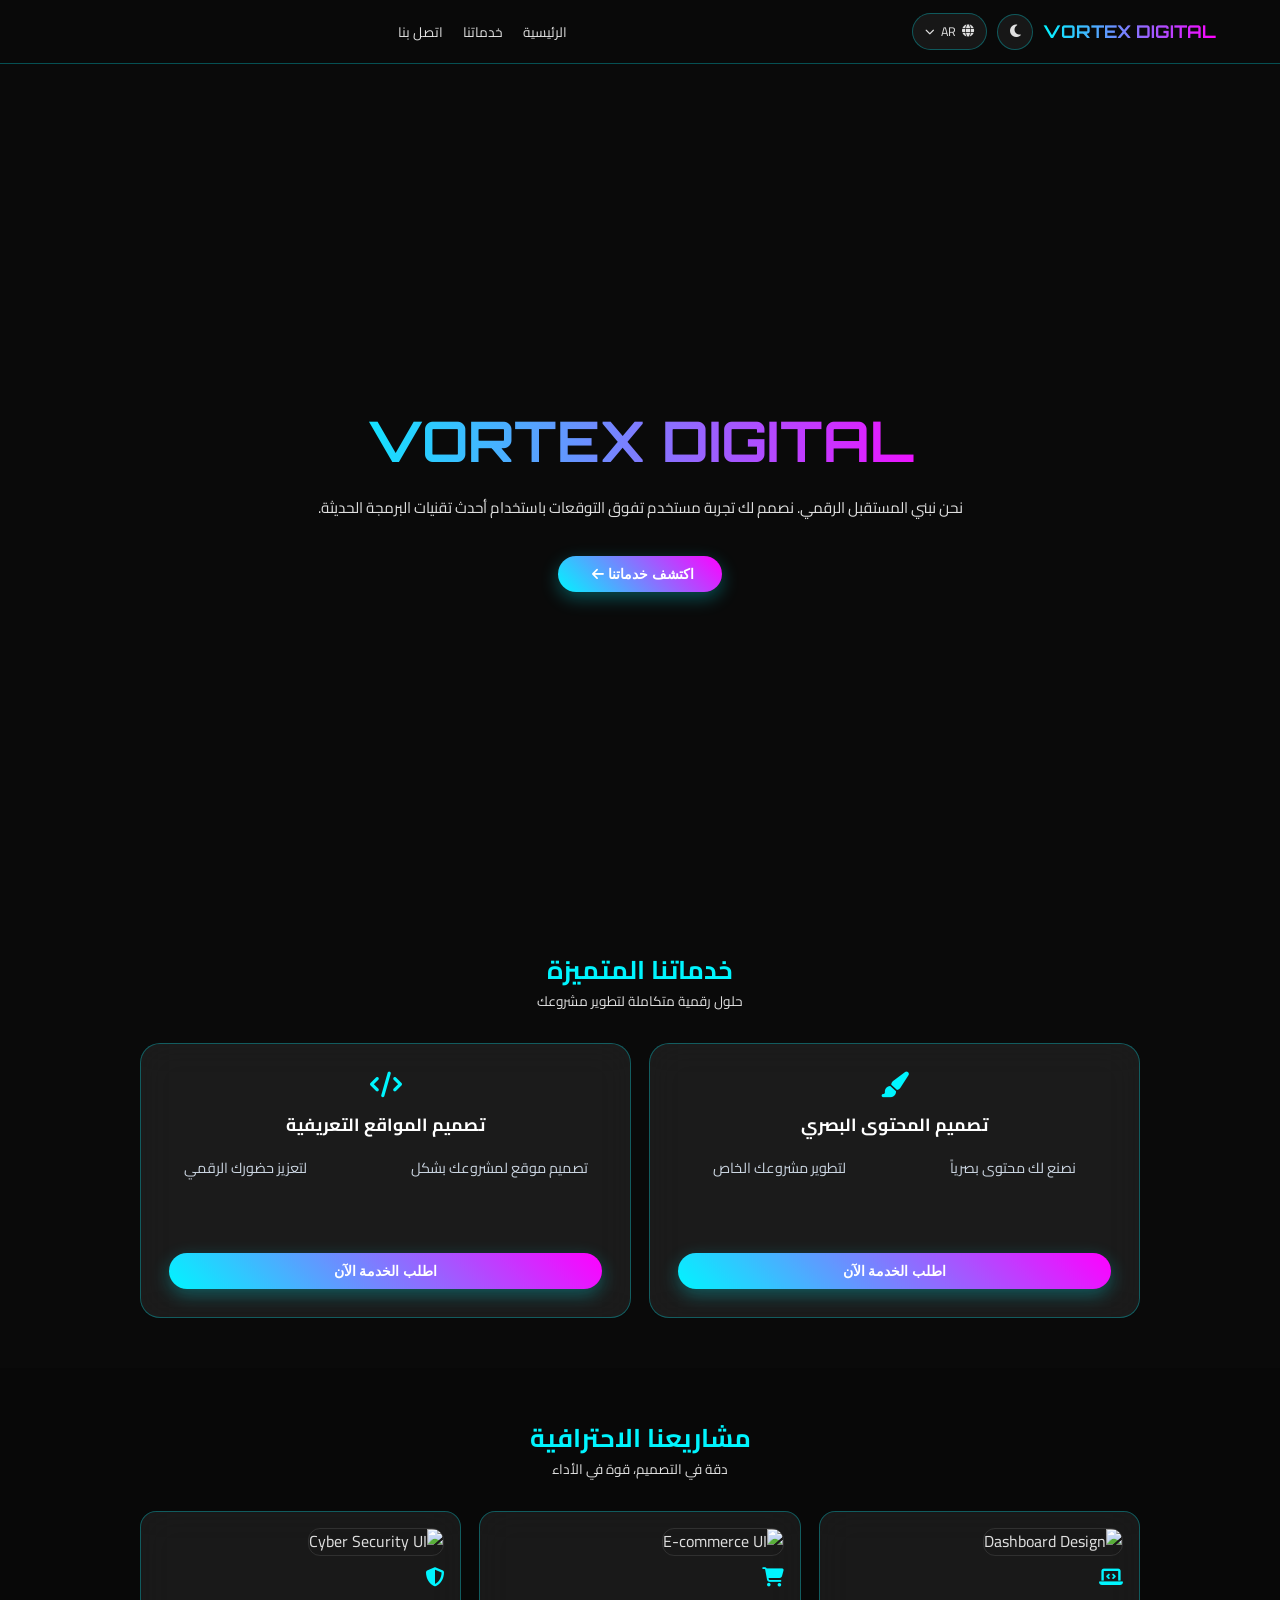
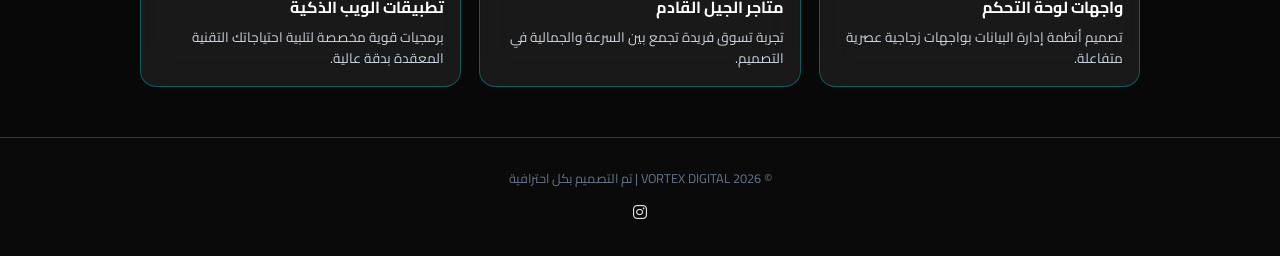
==== commit d712a079: "Update index.html" ====
--- a/index.html
+++ b/index.html
@@ -4,6 +4,15 @@
     <meta charset="UTF-8">
     <meta name="viewport" content="width=device-width, initial-scale=1.0">
     <title>VORTEX DIGITAL | الحلول الذكية</title>
+    <script>
+        (function () {
+            try {
+                if (localStorage.getItem('preferredTheme') === 'light') {
+                    document.documentElement.classList.add('light-mode');
+                }
+            } catch (e) {}
+        })();
+    </script>
     <link rel="icon" type="image/png" href="images/favicon.png">
     <link href="https://fonts.googleapis.com/css2?family=Almarai:wght@400;700;800&family=Cairo:wght@300;400;700&family=Orbitron:wght@500;700&family=Tajawal:wght@400;500;700;800&display=swap" rel="stylesheet">
     <link rel="stylesheet" href="https://cdnjs.cloudflare.com/ajax/libs/font-awesome/6.5.1/css/all.min.css">
@@ -12,11 +21,45 @@
             --primary: #00f5ff;
             --secondary: #ff00ff;
             --bg-dark: #0a0a0a;
+            --bg-elevated: rgba(10, 10, 10, 0.92);
+            --bg-dropdown: rgba(10, 10, 10, 0.97);
             --card-bg: rgba(255, 255, 255, 0.07);
             --glass-border: rgba(0, 245, 255, 0.3);
             --text-light: #e0e0e0;
+            --text-muted: #cbd5e1;
+            --text-heading: #ffffff;
+            --text-subtle: #64748b;
+            --text-modal-sub: #94a3b8;
+            --header-overlay: rgba(10, 10, 10, 0.6);
+            --section-alt-bg: rgba(0, 0, 0, 0.2);
+            --input-bg: rgba(255, 255, 255, 0.1);
+            --input-bg-order: rgba(255, 255, 255, 0.08);
+            --hero-highlight: #e2e8f0;
+            --shadow-color: rgba(0, 0, 0, 0.4);
+            --toggle-bg: rgba(255, 255, 255, 0.06);
             --navbar-height: 64px;
             --navbar-clearance: clamp(100px, 12vh, 124px);
+        }
+
+        html.light-mode,
+        body.light-mode {
+            --bg-dark: #f0f4f8;
+            --bg-elevated: rgba(255, 255, 255, 0.94);
+            --bg-dropdown: rgba(255, 255, 255, 0.98);
+            --card-bg: rgba(255, 255, 255, 0.82);
+            --glass-border: rgba(0, 140, 155, 0.28);
+            --text-light: #1e293b;
+            --text-muted: #475569;
+            --text-heading: #0f172a;
+            --text-subtle: #64748b;
+            --text-modal-sub: #64748b;
+            --header-overlay: rgba(240, 244, 248, 0.78);
+            --section-alt-bg: rgba(0, 0, 0, 0.04);
+            --input-bg: rgba(0, 0, 0, 0.05);
+            --input-bg-order: rgba(0, 0, 0, 0.04);
+            --hero-highlight: #1e293b;
+            --shadow-color: rgba(0, 0, 0, 0.12);
+            --toggle-bg: rgba(0, 0, 0, 0.04);
         }
 
         * { margin: 0; padding: 0; box-sizing: border-box; }
@@ -27,6 +70,7 @@
             font-family: 'Cairo', sans-serif;
             line-height: 1.6;
             overflow-x: hidden;
+            transition: background-color 0.35s ease, color 0.35s ease;
         }
 
         /* Navbar */
@@ -41,11 +85,20 @@
             display: flex;
             justify-content: space-between;
             align-items: center;
-            gap: 16px;
-            background: rgba(10, 10, 10, 0.92);
+            gap: 12px;
+            background: var(--bg-elevated);
             backdrop-filter: blur(10px);
             border-bottom: 1px solid var(--glass-border);
             z-index: 1100;
+            transition: background 0.35s ease, border-color 0.35s ease;
+        }
+
+        .navbar-start {
+            display: flex;
+            align-items: center;
+            gap: 10px;
+            flex-shrink: 0;
+            min-width: 0;
         }
 
         .navbar .logo {
@@ -55,6 +108,8 @@
             -webkit-background-clip: text;
             -webkit-text-fill-color: transparent;
             font-weight: 700;
+            white-space: nowrap;
+            flex-shrink: 0;
         }
 
         .nav-links {
@@ -62,6 +117,8 @@
             gap: 20px;
             list-style: none;
             z-index: 1001;
+            flex: 1;
+            justify-content: center;
         }
 
         .nav-links a {
@@ -73,12 +130,48 @@
 
         .nav-links a:hover { color: var(--primary); }
 
-        .navbar-actions {
+        .theme-toggle {
             display: flex;
             align-items: center;
-            gap: 14px;
-            z-index: 1002;
-        }
+            justify-content: center;
+            width: 36px;
+            height: 36px;
+            flex-shrink: 0;
+            border-radius: 50%;
+            border: 1px solid var(--glass-border);
+            background: var(--toggle-bg);
+            color: var(--text-light);
+            cursor: pointer;
+            transition: color 0.3s, border-color 0.3s, box-shadow 0.3s, transform 0.3s, background 0.3s;
+            font-size: 0.9rem;
+            padding: 0;
+        }
+
+        .theme-toggle:hover {
+            border-color: var(--primary);
+            background: linear-gradient(135deg, rgba(0, 245, 255, 0.14), rgba(255, 0, 255, 0.14));
+            color: var(--primary);
+            box-shadow: 0 0 16px rgba(0, 245, 255, 0.22), 0 0 6px rgba(255, 0, 255, 0.15);
+            transform: scale(1.06);
+        }
+
+        .theme-toggle:active {
+            transform: scale(0.96);
+            box-shadow: 0 0 20px rgba(0, 245, 255, 0.35), 0 0 10px rgba(255, 0, 255, 0.25);
+        }
+
+        .theme-toggle:focus-visible {
+            outline: 2px solid var(--primary);
+            outline-offset: 2px;
+        }
+
+        body.light-mode .theme-icon-dark,
+        html.light-mode .theme-icon-dark { display: none; }
+
+        body:not(.light-mode) .theme-icon-light,
+        html:not(.light-mode) .theme-icon-light { display: none; }
+
+        html.light-mode body { background-color: var(--bg-dark); color: var(--text-light); }
 
         .lang-switcher {
             position: relative;
@@ -91,7 +184,7 @@
             padding: 6px 12px;
             border-radius: 50px;
             border: 1px solid var(--glass-border);
-            background: rgba(255, 255, 255, 0.06);
+            background: var(--toggle-bg);
             color: var(--text-light);
             font-size: 0.78rem;
             cursor: pointer;
@@ -120,14 +213,14 @@
             inset-inline-end: 0;
             min-width: 148px;
             list-style: none;
-            background: rgba(10, 10, 10, 0.97);
+            background: var(--bg-dropdown);
             border: 1px solid var(--glass-border);
             border-radius: 12px;
             padding: 6px 0;
             display: none;
             z-index: 1003;
             backdrop-filter: blur(10px);
-            box-shadow: 0 8px 24px rgba(0, 0, 0, 0.4);
+            box-shadow: 0 8px 24px var(--shadow-color);
         }
 
         .lang-switcher.open .lang-dropdown {
@@ -158,9 +251,7 @@
             flex-direction: column;
             gap: 4px;
             cursor: pointer;
-        }
-
-        .hamburger {
+            flex-shrink: 0;
             z-index: 1002;
         }
 
@@ -172,18 +263,50 @@
         }
 
         @media (max-width: 768px) {
+            :root {
+                --navbar-height: 56px;
+                --navbar-clearance: clamp(92px, 14vh, 112px);
+            }
+
+            .navbar {
+                padding: 10px 4%;
+                gap: 8px;
+            }
+
+            .navbar-start {
+                gap: 8px;
+            }
+
+            .navbar .logo {
+                font-size: 0.92rem;
+            }
+
+            .theme-toggle {
+                width: 34px;
+                height: 34px;
+                font-size: 0.82rem;
+            }
+
+            .lang-btn {
+                padding: 5px 10px;
+                font-size: 0.72rem;
+                gap: 4px;
+            }
+
             .nav-links {
                 position: absolute;
                 top: var(--navbar-height);
                 inset-inline-end: 0;
                 width: 100%;
-                background: rgba(10, 10, 10, 0.95);
+                background: var(--bg-elevated);
                 flex-direction: column;
                 align-items: center;
                 padding: 15px 0;
                 gap: 12px;
                 display: none;
                 border-bottom: 1px solid var(--glass-border);
+                flex: unset;
+                justify-content: flex-start;
             }
             .nav-links.active { display: flex; }
             .hamburger { display: flex; }
@@ -212,7 +335,7 @@
             padding: var(--navbar-clearance) 5% 20px;
             position: relative;
             overflow: hidden;
-            background: #0a0a0a;
+            background: var(--bg-dark);
         }
 
         .header-video {
@@ -236,7 +359,7 @@
             left: 0;
             width: 100%;
             height: 100%;
-            background: linear-gradient(to bottom, rgba(10,10,10,0.6), var(--bg-dark));
+            background: linear-gradient(to bottom, var(--header-overlay), var(--bg-dark));
             z-index: 1;
         }
 
@@ -339,13 +462,13 @@
         }
 
         .glass-card h3 {
-            color: #fff;
+            color: var(--text-heading);
             margin-bottom: 14px;
             font-size: 1.1rem;
         }
 
         .service-text {
-            color: #cbd5e1;
+            color: var(--text-muted);
             font-size: 0.9rem;
             line-height: 1.8;
             margin-bottom: 20px;
@@ -449,13 +572,13 @@
         }
 
         .showcase-info h4 {
-            color: #fff;
+            color: var(--text-heading);
             margin-bottom: 6px;
             font-size: 1rem;
         }
 
         .showcase-info p {
-            color: #cbd5e1;
+            color: var(--text-muted);
             font-size: 0.85rem;
         }
 
@@ -477,7 +600,7 @@
             text-align: center;
             padding: 30px;
             border-top: 1px solid var(--glass-border);
-            color: #64748b;
+            color: var(--text-subtle);
             font-size: 0.8rem;
         }
 
@@ -570,7 +693,7 @@
         }
 
         .about-story-body p {
-            color: #cbd5e1;
+            color: var(--text-muted);
             font-size: 1.05rem;
             line-height: 2.05;
             margin-bottom: 1.65rem;
@@ -583,7 +706,7 @@
         }
 
         .about-story-body p:first-child {
-            color: #e2e8f0;
+            color: var(--hero-highlight);
             font-size: 1.12rem;
         }
 
@@ -596,7 +719,7 @@
 
         .about-contact-block h3 {
             font-size: 1rem;
-            color: #fff;
+            color: var(--text-heading);
             margin-bottom: 18px;
             font-weight: 700;
         }
@@ -762,7 +885,7 @@
         }
 
         .modal-subtitle {
-            color: #94a3b8;
+            color: var(--text-modal-sub);
             font-size: 0.8rem;
             line-height: 1.5;
             margin-bottom: 14px;
@@ -791,7 +914,7 @@
         }
 
         .form-field .optional {
-            color: #64748b;
+            color: var(--text-subtle);
             font-weight: 400;
             font-size: 0.75rem;
         }
@@ -816,13 +939,17 @@
             line-height: 1.3;
         }
 
+        .section-alt {
+            background: var(--section-alt-bg);
+        }
+
         .order-form input,
         .order-form textarea {
             width: 100%;
             border-radius: 8px;
             border: 1px solid rgba(0, 245, 255, 0.2);
             outline: none;
-            background: rgba(255, 255, 255, 0.08);
+            background: var(--input-bg-order);
             color: var(--text-light);
             font-size: 0.85rem;
             font-family: 'Cairo', sans-serif;
@@ -977,13 +1104,12 @@
 <body>
 
     <nav class="navbar">
-        <div class="logo">VORTEX DIGITAL</div>
-        <ul class="nav-links" id="navLinks">
-            <li><a href="#" onclick="goTo('home')" data-i18n="nav.home">الرئيسية</a></li>
-            <li><a href="#" onclick="goTo('services')" data-i18n="nav.services">خدماتنا</a></li>
-            <li><a href="#" onclick="goTo('formPage')" data-i18n="nav.contact">اتصل بنا</a></li>
-        </ul>
-        <div class="navbar-actions">
+        <div class="navbar-start">
+            <div class="logo">VORTEX DIGITAL</div>
+            <button type="button" class="theme-toggle" id="themeToggle" data-i18n-aria="theme.switchLight" aria-label="التبديل إلى الوضع الفاتح">
+                <i class="fas fa-sun theme-icon-light" aria-hidden="true"></i>
+                <i class="fas fa-moon theme-icon-dark" aria-hidden="true"></i>
+            </button>
             <div class="lang-switcher" id="langSwitcher">
                 <button type="button" class="lang-btn" id="langBtn" aria-haspopup="listbox" aria-expanded="false">
                     <i class="fas fa-globe"></i>
@@ -997,11 +1123,16 @@
                     <li role="option" data-lang="es">Español</li>
                 </ul>
             </div>
-            <div class="hamburger" onclick="toggleMenu()" data-i18n-aria="nav.openMenu" aria-label="فتح القائمة">
-                <span></span>
-                <span></span>
-                <span></span>
-            </div>
+        </div>
+        <ul class="nav-links" id="navLinks">
+            <li><a href="#" onclick="goTo('home')" data-i18n="nav.home">الرئيسية</a></li>
+            <li><a href="#" onclick="goTo('services')" data-i18n="nav.services">خدماتنا</a></li>
+            <li><a href="#" onclick="goTo('formPage')" data-i18n="nav.contact">اتصل بنا</a></li>
+        </ul>
+        <div class="hamburger" onclick="toggleMenu()" data-i18n-aria="nav.openMenu" aria-label="فتح القائمة">
+            <span></span>
+            <span></span>
+            <span></span>
         </div>
     </nav>
 
@@ -1060,7 +1191,7 @@
             </div>
         </section>
 
-        <section style="background: rgba(0, 0, 0, 0.2);">
+        <section class="section-alt">
             <div class="section-title">
                 <h2 data-i18n="projects.title">مشاريعنا الاحترافية</h2>
                 <p data-i18n="projects.subtitle">دقة في التصميم، قوة في الأداء</p>
@@ -1239,6 +1370,8 @@
                 "nav.services": "خدماتنا",
                 "nav.contact": "اتصل بنا",
                 "nav.openMenu": "فتح القائمة",
+                "theme.switchLight": "التبديل إلى الوضع الفاتح",
+                "theme.switchDark": "التبديل إلى الوضع الداكن",
                 "hero.tagline": "نحن نبني المستقبل الرقمي. نصمم لك تجربة مستخدم تفوق التوقعات باستخدام أحدث تقنيات البرمجة الحديثة.",
                 "hero.cta": "اكتشف خدماتنا",
                 "home.services.title": "خدماتنا المتميزة",
@@ -1324,6 +1457,8 @@
                 "nav.services": "Our Services",
                 "nav.contact": "Contact Us",
                 "nav.openMenu": "Open menu",
+                "theme.switchLight": "Switch to light mode",
+                "theme.switchDark": "Switch to dark mode",
                 "hero.tagline": "We build the digital future. We design user experiences that exceed expectations using the latest modern programming technologies.",
                 "hero.cta": "Discover Our Services",
                 "home.services.title": "Our Premium Services",
@@ -1409,6 +1544,8 @@
                 "nav.services": "Nos Services",
                 "nav.contact": "Contactez-nous",
                 "nav.openMenu": "Ouvrir le menu",
+                "theme.switchLight": "Passer au mode clair",
+                "theme.switchDark": "Passer au mode sombre",
                 "hero.tagline": "Nous construisons le futur numérique. Nous concevons des expériences utilisateur qui dépassent les attentes grâce aux dernières technologies de programmation modernes.",
                 "hero.cta": "Découvrez Nos Services",
                 "home.services.title": "Nos Services Premium",
@@ -1494,6 +1631,8 @@
                 "nav.services": "Nuestros Servicios",
                 "nav.contact": "Contáctanos",
                 "nav.openMenu": "Abrir menú",
+                "theme.switchLight": "Cambiar a modo claro",
+                "theme.switchDark": "Cambiar a modo oscuro",
                 "hero.tagline": "Construimos el futuro digital. Diseñamos experiencias de usuario que superan las expectativas utilizando las últimas tecnologías de programación modernas.",
                 "hero.cta": "Descubre Nuestros Servicios",
                 "home.services.title": "Nuestros Servicios Premium",
@@ -1640,7 +1779,52 @@
                 setSelectedService(selectedServiceKey);
             }
 
+            updateThemeToggleAria();
+
             localStorage.setItem('preferredLang', lang);
+        }
+
+        function updateParticlesTheme() {
+            if (!window.pJSDom || !window.pJSDom[0]?.pJS) return;
+            const isLight = document.body.classList.contains('light-mode');
+            const pJS = window.pJSDom[0].pJS;
+            const color = isLight ? '#0891b2' : '#00f5ff';
+            pJS.particles.color.value = color;
+            pJS.particles.line_linked.color = color;
+            pJS.particles.opacity.value = isLight ? 0.18 : 0.3;
+            pJS.fn.particlesRefresh();
+        }
+
+        function updateThemeToggleAria() {
+            const themeToggle = document.getElementById('themeToggle');
+            if (!themeToggle) return;
+            const isLight = document.body.classList.contains('light-mode');
+            const key = isLight ? 'theme.switchDark' : 'theme.switchLight';
+            themeToggle.setAttribute('data-i18n-aria', key);
+            themeToggle.setAttribute('aria-label', t(key));
+        }
+
+        function applyTheme(theme) {
+            const isLight = theme === 'light';
+            document.documentElement.classList.toggle('light-mode', isLight);
+            document.body.classList.toggle('light-mode', isLight);
+            localStorage.setItem('preferredTheme', isLight ? 'light' : 'dark');
+            updateThemeToggleAria();
+            updateParticlesTheme();
+        }
+
+        function toggleTheme() {
+            const isLight = document.body.classList.contains('light-mode');
+            applyTheme(isLight ? 'dark' : 'light');
+        }
+
+        function initThemeToggle() {
+            const savedTheme = localStorage.getItem('preferredTheme') || 'dark';
+            applyTheme(savedTheme);
+            const themeToggle = document.getElementById('themeToggle');
+            if (themeToggle) {
+                themeToggle.addEventListener('click', toggleTheme);
+            }
         }
 
         function initLangSwitcher() {
@@ -1672,10 +1856,10 @@
         particlesJS("particles-js", {
             "particles": {
                 "number": { "value": 80, "density": { "enable": true, "value_area": 800 } },
-                "color": { "value": "#00f5ff" },
-                "opacity": { "value": 0.3 },
+                "color": { "value": document.documentElement.classList.contains('light-mode') ? '#0891b2' : '#00f5ff' },
+                "opacity": { "value": document.documentElement.classList.contains('light-mode') ? 0.18 : 0.3 },
                 "size": { "value": 3 },
-                "line_linked": { "enable": true, "distance": 150, "color": "#00f5ff", "opacity": 0.2, "width": 1 },
+                "line_linked": { "enable": true, "distance": 150, "color": document.documentElement.classList.contains('light-mode') ? '#0891b2' : '#00f5ff', "opacity": 0.2, "width": 1 },
                 "move": { "enable": true, "speed": 2 }
             },
             "interactivity": { "events": { "onhover": { "enable": true, "mode": "grab" } } }
@@ -1895,8 +2079,10 @@
         window.cancelOrderModal = cancelOrderModal;
         window.requestService = requestService;
         window.changeLanguage = changeLanguage;
+        window.toggleTheme = toggleTheme;
 
         document.addEventListener('DOMContentLoaded', () => {
+            initThemeToggle();
             const savedLang = localStorage.getItem('preferredLang') || 'ar';
             changeLanguage(savedLang);
             initLangSwitcher();
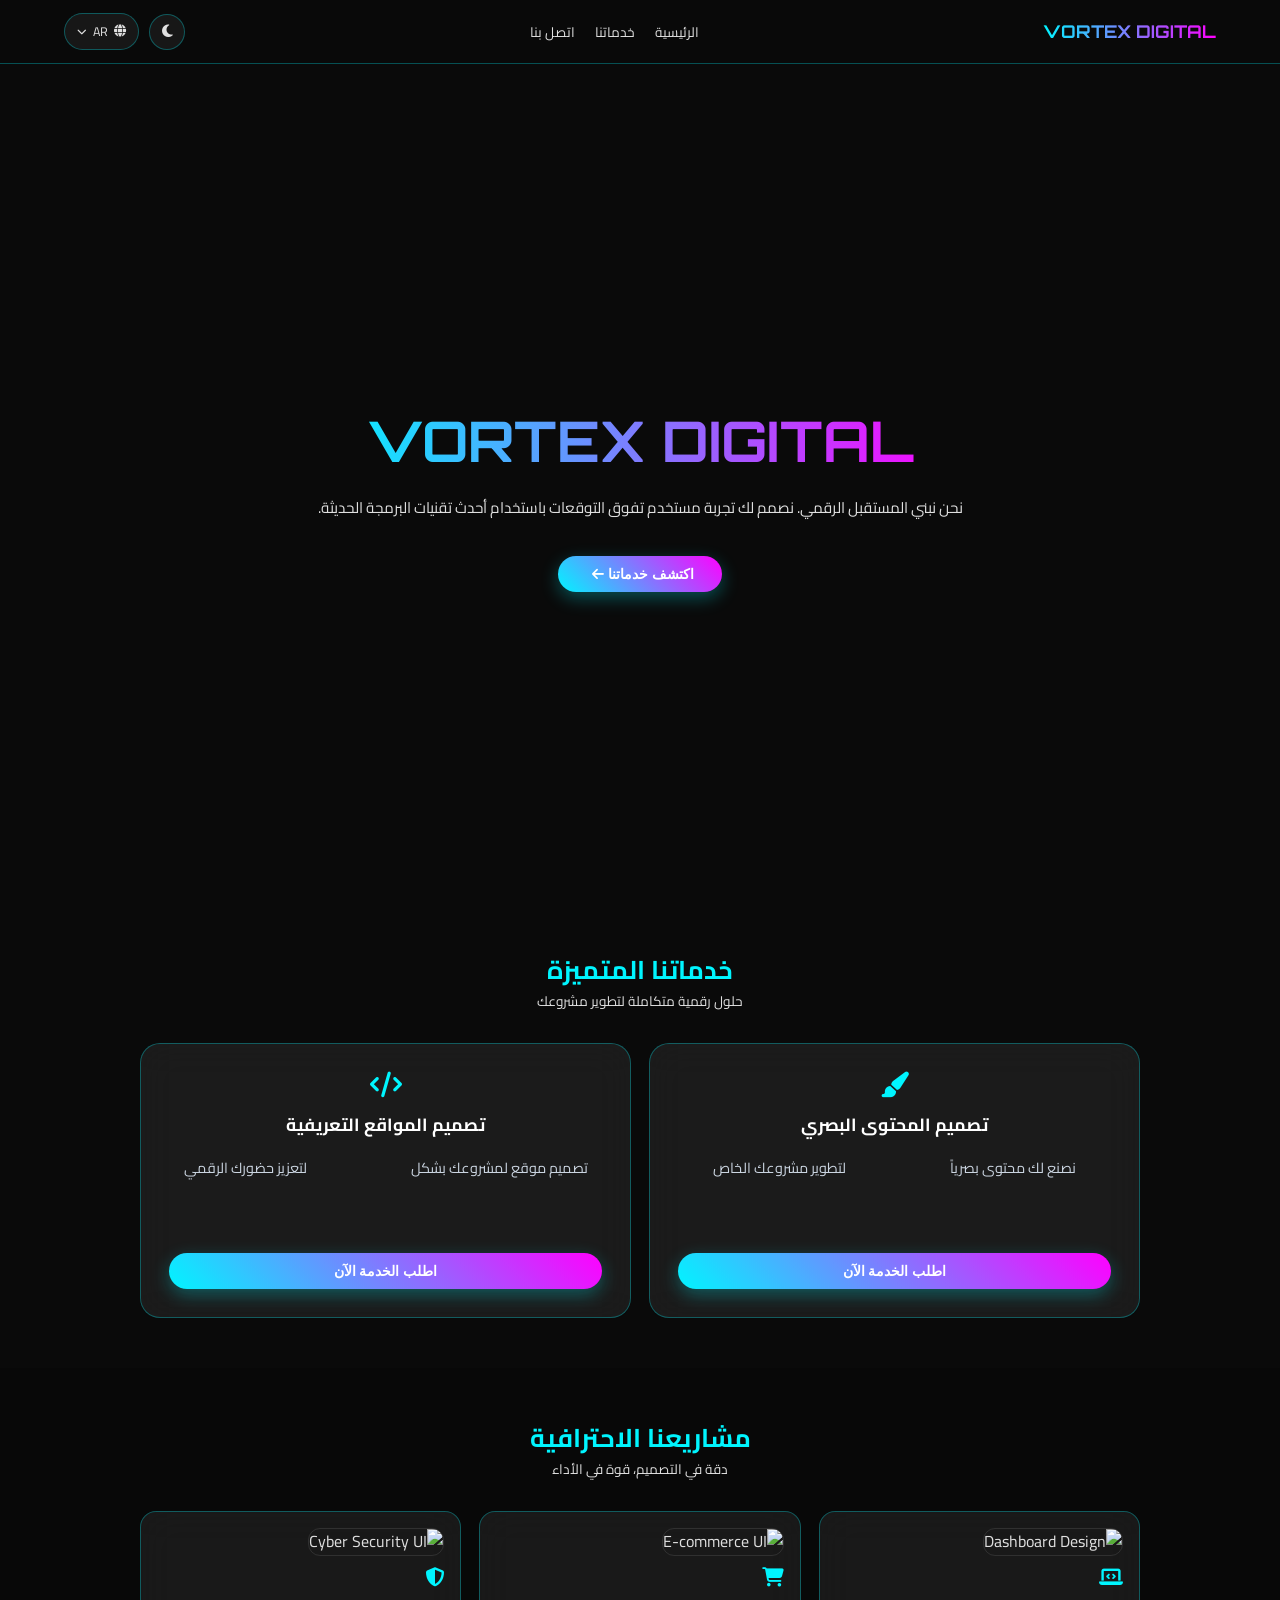
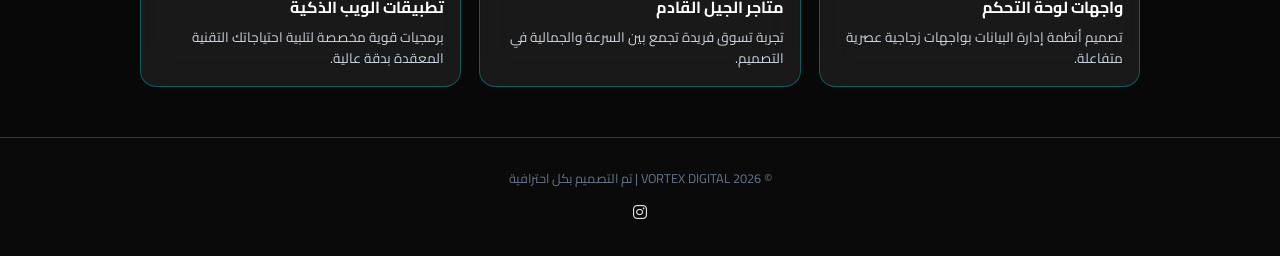
==== commit 4a5377a4: "Update index.html" ====
--- a/index.html
+++ b/index.html
@@ -93,12 +93,19 @@
             transition: background 0.35s ease, border-color 0.35s ease;
         }
 
-        .navbar-start {
+
+        .navbar-leading {
+            display: none;
+            align-items: center;
+            justify-content: flex-start;
+            flex-shrink: 0;
+        }
+
+        .navbar-trailing {
             display: flex;
             align-items: center;
             gap: 10px;
             flex-shrink: 0;
-            min-width: 0;
         }
 
         .navbar .logo {
@@ -270,15 +277,35 @@
 
             .navbar {
                 padding: 10px 4%;
+                gap: 0;
+                justify-content: center;
+            }
+
+            .navbar-leading {
+                display: flex;
+                position: absolute;
+                left: 4%;
+                top: 50%;
+                transform: translateY(-50%);
+                z-index: 1002;
+            }
+
+            .navbar-trailing {
+                display: flex;
+                position: absolute;
+                right: 4%;
+                top: 50%;
+                transform: translateY(-50%);
                 gap: 8px;
-            }
-
-            .navbar-start {
-                gap: 8px;
+                z-index: 1002;
             }
 
             .navbar .logo {
+                flex: 0 1 auto;
+                max-width: calc(100% - 148px);
+                margin: 0 12px;
                 font-size: 0.92rem;
+                text-align: center;
             }
 
             .theme-toggle {
@@ -296,7 +323,8 @@
             .nav-links {
                 position: absolute;
                 top: var(--navbar-height);
-                inset-inline-end: 0;
+                left: 0;
+                right: 0;
                 width: 100%;
                 background: var(--bg-elevated);
                 flex-direction: column;
@@ -312,6 +340,8 @@
             .hamburger { display: flex; }
             .lang-dropdown {
                 inset-inline-end: 0;
+                right: 0;
+                left: auto;
             }
         }
 
@@ -1104,8 +1134,20 @@
 <body>
 
     <nav class="navbar">
-        <div class="navbar-start">
-            <div class="logo">VORTEX DIGITAL</div>
+        <div class="navbar-leading">
+            <div class="hamburger" onclick="toggleMenu()" data-i18n-aria="nav.openMenu" aria-label="فتح القائمة">
+                <span></span>
+                <span></span>
+                <span></span>
+            </div>
+        </div>
+        <div class="logo">VORTEX DIGITAL</div>
+        <ul class="nav-links" id="navLinks">
+            <li><a href="#" onclick="goTo('home')" data-i18n="nav.home">الرئيسية</a></li>
+            <li><a href="#" onclick="goTo('services')" data-i18n="nav.services">خدماتنا</a></li>
+            <li><a href="#" onclick="goTo('formPage')" data-i18n="nav.contact">اتصل بنا</a></li>
+        </ul>
+        <div class="navbar-trailing">
             <button type="button" class="theme-toggle" id="themeToggle" data-i18n-aria="theme.switchLight" aria-label="التبديل إلى الوضع الفاتح">
                 <i class="fas fa-sun theme-icon-light" aria-hidden="true"></i>
                 <i class="fas fa-moon theme-icon-dark" aria-hidden="true"></i>
@@ -1123,16 +1165,6 @@
                     <li role="option" data-lang="es">Español</li>
                 </ul>
             </div>
-        </div>
-        <ul class="nav-links" id="navLinks">
-            <li><a href="#" onclick="goTo('home')" data-i18n="nav.home">الرئيسية</a></li>
-            <li><a href="#" onclick="goTo('services')" data-i18n="nav.services">خدماتنا</a></li>
-            <li><a href="#" onclick="goTo('formPage')" data-i18n="nav.contact">اتصل بنا</a></li>
-        </ul>
-        <div class="hamburger" onclick="toggleMenu()" data-i18n-aria="nav.openMenu" aria-label="فتح القائمة">
-            <span></span>
-            <span></span>
-            <span></span>
         </div>
     </nav>
 
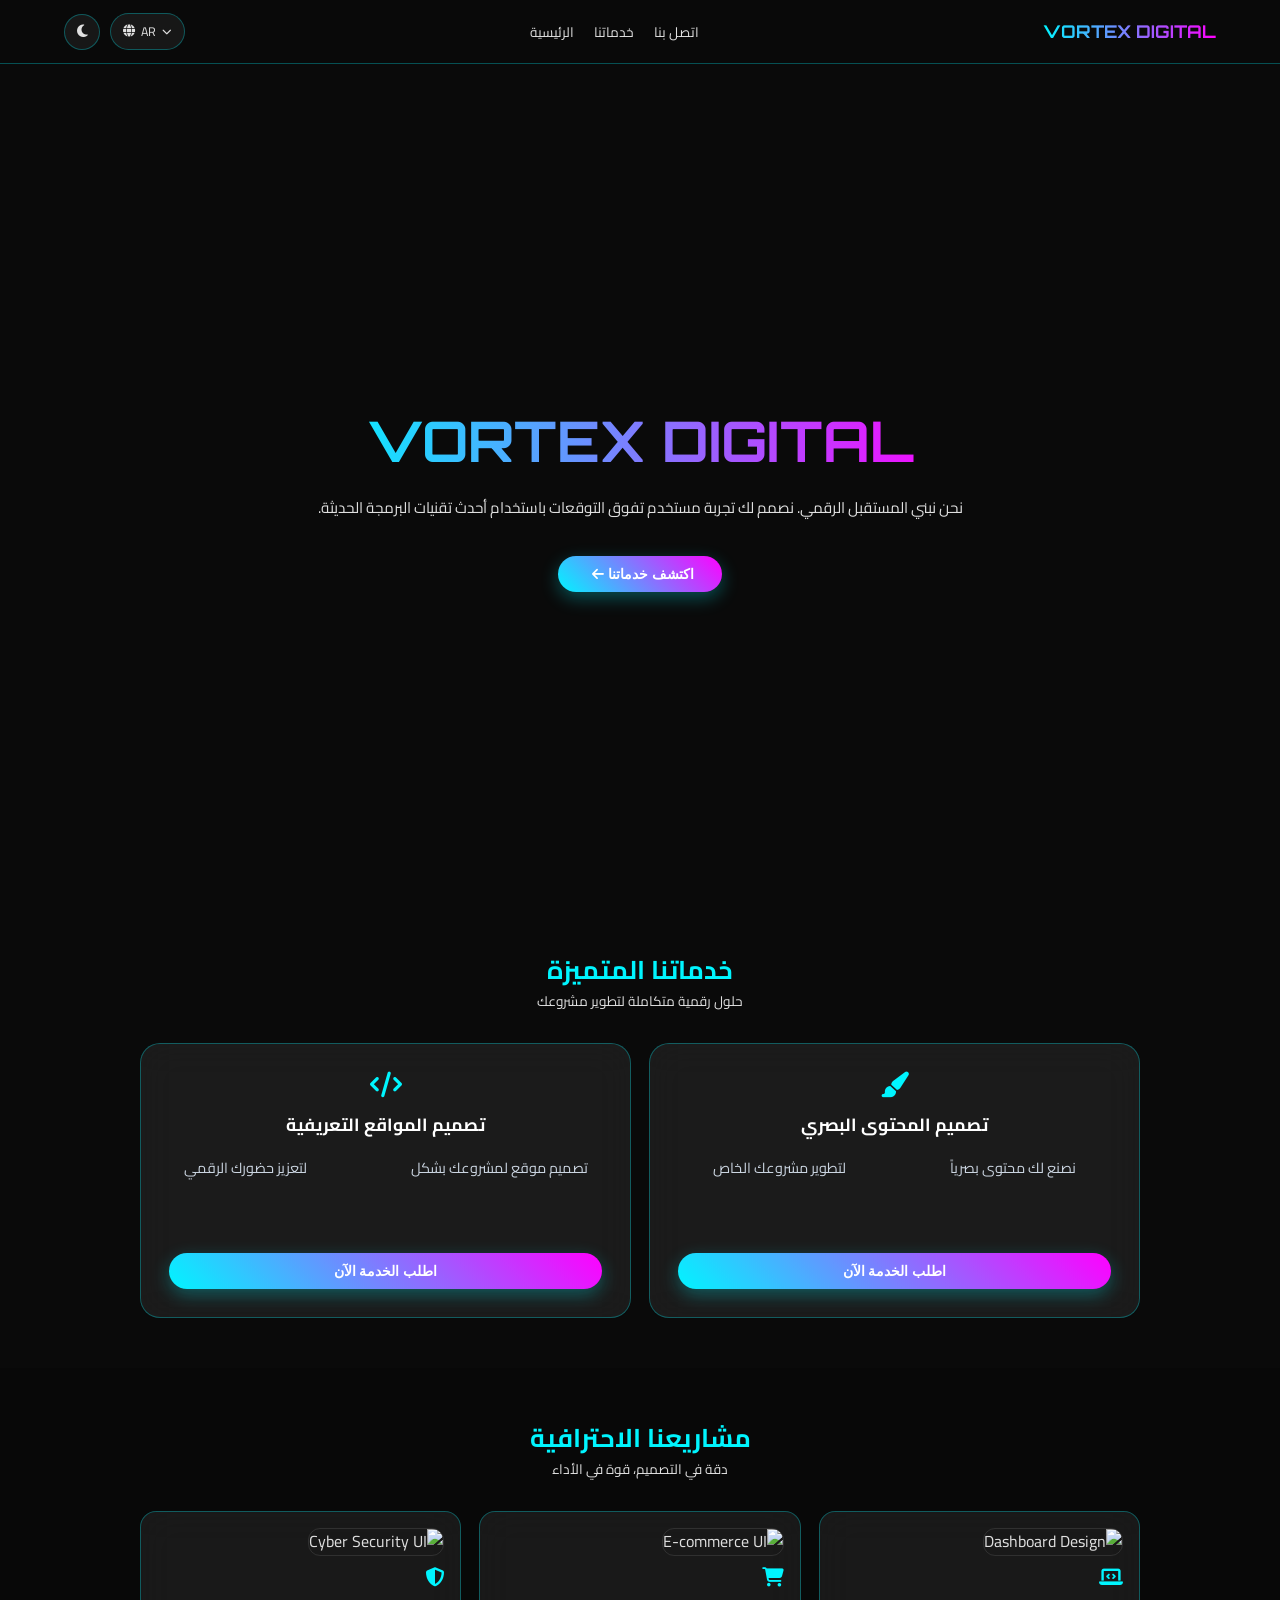
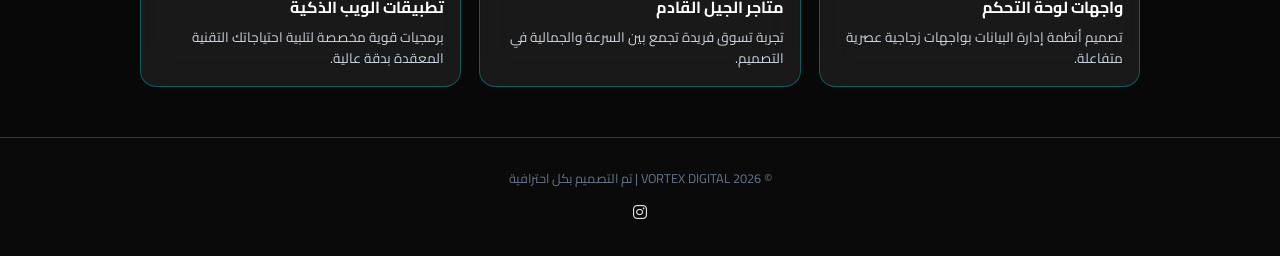
==== commit 78554b9a: "Update index.html" ====
--- a/index.html
+++ b/index.html
@@ -86,6 +86,7 @@
             justify-content: space-between;
             align-items: center;
             gap: 12px;
+            direction: ltr;
             background: var(--bg-elevated);
             backdrop-filter: blur(10px);
             border-bottom: 1px solid var(--glass-border);
@@ -93,19 +94,12 @@
             transition: background 0.35s ease, border-color 0.35s ease;
         }
 
-
-        .navbar-leading {
-            display: none;
-            align-items: center;
-            justify-content: flex-start;
-            flex-shrink: 0;
-        }
-
-        .navbar-trailing {
+        .navbar-controls {
             display: flex;
             align-items: center;
             gap: 10px;
             flex-shrink: 0;
+            order: 1;
         }
 
         .navbar .logo {
@@ -117,6 +111,9 @@
             font-weight: 700;
             white-space: nowrap;
             flex-shrink: 0;
+            order: 3;
+            margin-left: auto;
+            text-align: right;
         }
 
         .nav-links {
@@ -126,6 +123,7 @@
             z-index: 1001;
             flex: 1;
             justify-content: center;
+            order: 2;
         }
 
         .nav-links a {
@@ -217,7 +215,8 @@
         .lang-dropdown {
             position: absolute;
             top: calc(100% + 8px);
-            inset-inline-end: 0;
+            left: 0;
+            right: auto;
             min-width: 148px;
             list-style: none;
             background: var(--bg-dropdown);
@@ -277,35 +276,18 @@
 
             .navbar {
                 padding: 10px 4%;
-                gap: 0;
-                justify-content: center;
-            }
-
-            .navbar-leading {
-                display: flex;
-                position: absolute;
-                left: 4%;
-                top: 50%;
-                transform: translateY(-50%);
-                z-index: 1002;
-            }
-
-            .navbar-trailing {
-                display: flex;
-                position: absolute;
-                right: 4%;
-                top: 50%;
-                transform: translateY(-50%);
+                gap: 12px;
+            }
+
+            .navbar-controls {
                 gap: 8px;
-                z-index: 1002;
             }
 
             .navbar .logo {
-                flex: 0 1 auto;
-                max-width: calc(100% - 148px);
-                margin: 0 12px;
                 font-size: 0.92rem;
-                text-align: center;
+                max-width: 52%;
+                overflow: hidden;
+                text-overflow: ellipsis;
             }
 
             .theme-toggle {
@@ -335,14 +317,10 @@
                 border-bottom: 1px solid var(--glass-border);
                 flex: unset;
                 justify-content: flex-start;
+                order: unset;
             }
             .nav-links.active { display: flex; }
             .hamburger { display: flex; }
-            .lang-dropdown {
-                inset-inline-end: 0;
-                right: 0;
-                left: auto;
-            }
         }
 
         #particles-js {
@@ -1134,20 +1112,12 @@
 <body>
 
     <nav class="navbar">
-        <div class="navbar-leading">
+        <div class="navbar-controls">
             <div class="hamburger" onclick="toggleMenu()" data-i18n-aria="nav.openMenu" aria-label="فتح القائمة">
                 <span></span>
                 <span></span>
                 <span></span>
             </div>
-        </div>
-        <div class="logo">VORTEX DIGITAL</div>
-        <ul class="nav-links" id="navLinks">
-            <li><a href="#" onclick="goTo('home')" data-i18n="nav.home">الرئيسية</a></li>
-            <li><a href="#" onclick="goTo('services')" data-i18n="nav.services">خدماتنا</a></li>
-            <li><a href="#" onclick="goTo('formPage')" data-i18n="nav.contact">اتصل بنا</a></li>
-        </ul>
-        <div class="navbar-trailing">
             <button type="button" class="theme-toggle" id="themeToggle" data-i18n-aria="theme.switchLight" aria-label="التبديل إلى الوضع الفاتح">
                 <i class="fas fa-sun theme-icon-light" aria-hidden="true"></i>
                 <i class="fas fa-moon theme-icon-dark" aria-hidden="true"></i>
@@ -1166,6 +1136,12 @@
                 </ul>
             </div>
         </div>
+        <ul class="nav-links" id="navLinks">
+            <li><a href="#" onclick="goTo('home')" data-i18n="nav.home">الرئيسية</a></li>
+            <li><a href="#" onclick="goTo('services')" data-i18n="nav.services">خدماتنا</a></li>
+            <li><a href="#" onclick="goTo('formPage')" data-i18n="nav.contact">اتصل بنا</a></li>
+        </ul>
+        <div class="logo">VORTEX DIGITAL</div>
     </nav>
 
     <div id="particles-js"></div>
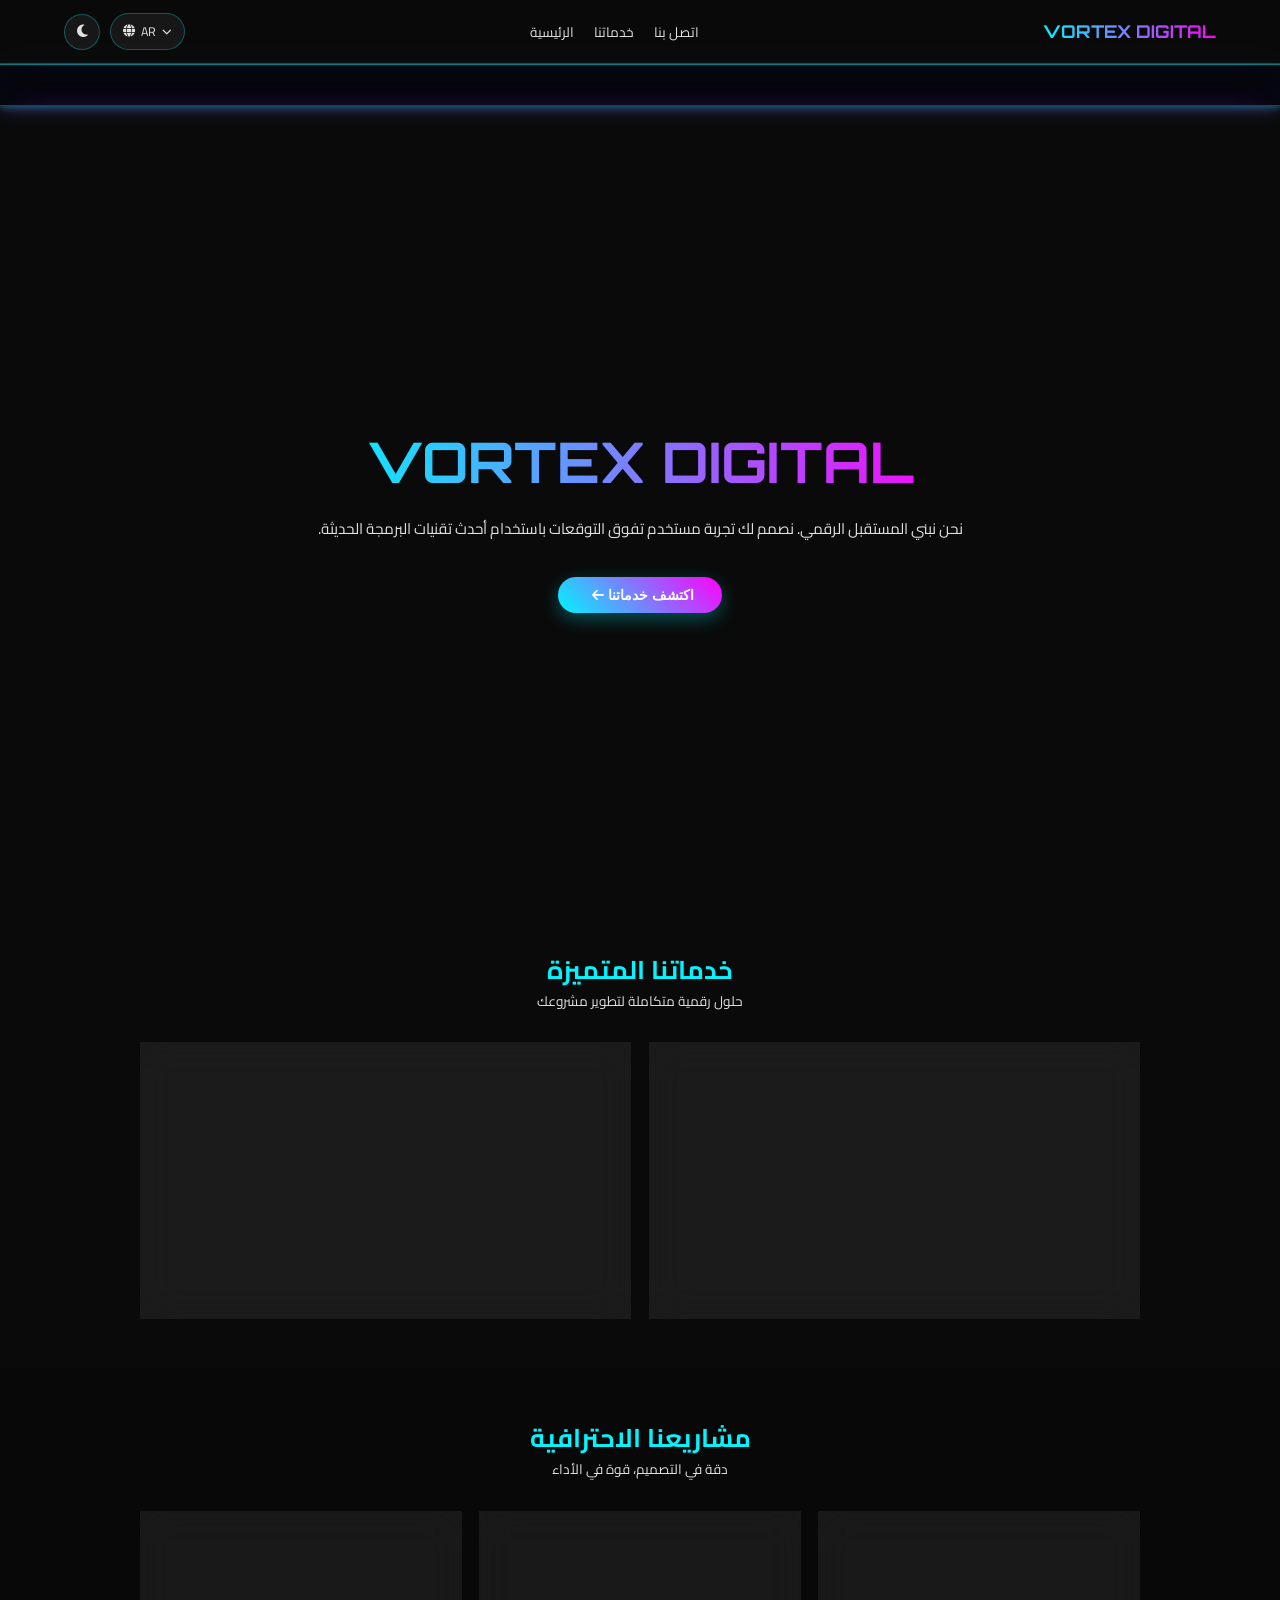
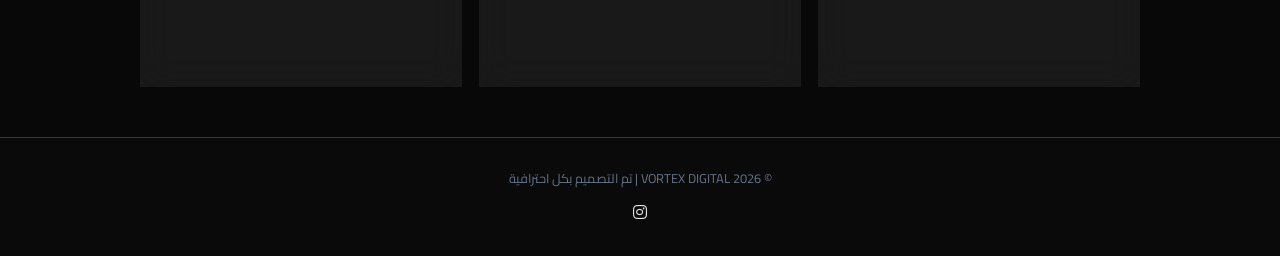
==== commit 78062499: "Update index.html" ====
--- a/index.html
+++ b/index.html
@@ -38,7 +38,12 @@
             --shadow-color: rgba(0, 0, 0, 0.4);
             --toggle-bg: rgba(255, 255, 255, 0.06);
             --navbar-height: 64px;
-            --navbar-clearance: clamp(100px, 12vh, 124px);
+            --ticker-height: 42px;
+            --navbar-clearance: calc(clamp(100px, 12vh, 124px) + var(--ticker-height));
+            --service-title: #ff3355;
+            --service-desc: #39ff14;
+            --service-card-border: rgba(255, 255, 255, 0.88);
+            --service-card-bg: rgba(255, 255, 255, 0.04);
         }
 
         html.light-mode,
@@ -60,6 +65,10 @@
             --hero-highlight: #1e293b;
             --shadow-color: rgba(0, 0, 0, 0.12);
             --toggle-bg: rgba(0, 0, 0, 0.04);
+            --service-title: #dc143c;
+            --service-desc: #15803d;
+            --service-card-border: rgba(15, 23, 42, 0.18);
+            --service-card-bg: rgba(255, 255, 255, 0.92);
         }
 
         * { margin: 0; padding: 0; box-sizing: border-box; }
@@ -252,6 +261,140 @@
             inset-inline-start: auto;
         }
 
+        .neon-ticker {
+            --ticker-cyan: #00f3ff;
+            --ticker-purple: #bc13fe;
+            --ticker-green: #00ff66;
+            position: fixed;
+            top: var(--navbar-height);
+            left: 0;
+            right: 0;
+            z-index: 1090;
+            height: var(--ticker-height);
+            background: #05050d;
+            border-top: 1px solid rgba(0, 243, 255, 0.5);
+            border-bottom: 1px solid rgba(188, 19, 254, 0.55);
+            box-shadow:
+                0 0 8px rgba(0, 243, 255, 0.45),
+                0 0 18px rgba(188, 19, 254, 0.32),
+                0 4px 24px rgba(0, 243, 255, 0.12),
+                inset 0 0 16px rgba(0, 243, 255, 0.07),
+                inset 0 -8px 18px rgba(188, 19, 254, 0.08);
+        }
+
+        .neon-ticker::before,
+        .neon-ticker::after {
+            content: "";
+            position: absolute;
+            top: 0;
+            bottom: 0;
+            width: 48px;
+            z-index: 2;
+            pointer-events: none;
+        }
+
+        .neon-ticker::before {
+            left: 0;
+            background: linear-gradient(to right, #05050d, transparent);
+        }
+
+        .neon-ticker::after {
+            right: 0;
+            background: linear-gradient(to left, #05050d, transparent);
+        }
+
+        .glowing-ticker-wrap {
+            overflow: hidden;
+            width: 100%;
+            height: 100%;
+            cursor: pointer;
+            direction: ltr;
+        }
+
+        .glowing-ticker-wrap:hover .glowing-ticker,
+        .glowing-ticker-wrap:focus-within .glowing-ticker {
+            animation-play-state: paused;
+        }
+
+        .glowing-ticker {
+            display: flex;
+            align-items: center;
+            width: max-content;
+            height: 100%;
+            white-space: nowrap;
+            animation: ticker-slide 20s linear infinite !important;
+            will-change: transform;
+        }
+
+        .ticker-seg {
+            display: inline-flex;
+            align-items: center;
+            gap: 0.85rem;
+            padding: 0 0.85rem;
+            white-space: nowrap;
+            flex-shrink: 0;
+            font-family: 'Tajawal', 'Cairo', sans-serif;
+            font-size: clamp(0.72rem, 1.7vw, 0.9rem);
+            font-weight: 700;
+            letter-spacing: 0.02em;
+            color: #e8e8f0;
+        }
+
+        .ticker-offer {
+            color: var(--ticker-cyan);
+            text-shadow:
+                0 0 6px rgba(0, 243, 255, 0.95),
+                0 0 16px rgba(0, 243, 255, 0.45);
+        }
+
+        .ticker-cta {
+            color: var(--ticker-green);
+            text-shadow:
+                0 0 6px rgba(0, 255, 102, 0.95),
+                0 0 16px rgba(0, 255, 102, 0.4);
+        }
+
+        .ticker-brand {
+            font-family: 'Orbitron', sans-serif;
+            font-weight: 700;
+            color: var(--ticker-cyan);
+            letter-spacing: 0.08em;
+            text-shadow:
+                0 0 8px rgba(0, 243, 255, 0.95),
+                0 0 18px rgba(188, 19, 254, 0.7);
+        }
+
+        .ticker-tagline {
+            color: #d4d4e8;
+            text-shadow: 0 0 10px rgba(0, 243, 255, 0.18);
+        }
+
+        .ticker-sep {
+            color: var(--ticker-purple);
+            font-weight: 800;
+            text-shadow:
+                0 0 6px rgba(188, 19, 254, 1),
+                0 0 14px rgba(0, 243, 255, 0.35);
+        }
+
+        @keyframes ticker-slide {
+            from { transform: translateX(0%); }
+            to { transform: translateX(-50%); }
+        }
+
+        @media (max-width: 768px) {
+            .ticker-seg {
+                gap: 0.65rem;
+                padding: 0 0.65rem;
+                letter-spacing: 0;
+            }
+
+            .neon-ticker::before,
+            .neon-ticker::after {
+                width: 28px;
+            }
+        }
+
         .hamburger {
             display: none;
             flex-direction: column;
@@ -271,7 +414,8 @@
         @media (max-width: 768px) {
             :root {
                 --navbar-height: 56px;
-                --navbar-clearance: clamp(92px, 14vh, 112px);
+                --ticker-height: 36px;
+                --navbar-clearance: calc(clamp(92px, 14vh, 112px) + var(--ticker-height));
             }
 
             .navbar {
@@ -603,6 +747,402 @@
             from { opacity: 0; transform: translateY(20px); }
             to { opacity: 1; transform: translateY(0); }
         }
+
+        /* ─── Services Multi-Stage Flow (Reworked) ─── */
+        .services-stage {
+            display: none;
+            opacity: 0;
+            transform: translateY(18px);
+            transition: opacity 0.35s ease, transform 0.35s ease;
+        }
+
+        .services-stage.is-active {
+            display: block;
+            opacity: 1;
+            transform: translateY(0);
+            animation: fadeInUp 0.55s ease;
+        }
+
+        .services-overview-header {
+            text-align: center;
+            margin-bottom: 30px;
+        }
+
+        .services-overview-header h2 {
+            font-size: clamp(1.5rem, 3.5vw, 2rem);
+            color: var(--primary);
+            margin-bottom: 10px;
+            font-family: 'Orbitron', 'Almarai', 'Cairo', sans-serif;
+            font-weight: 800;
+            letter-spacing: 0.02em;
+        }
+
+        .services-overview-header p {
+            color: var(--text-muted);
+            font-size: 0.92rem;
+            max-width: 520px;
+            margin: 0 auto 18px;
+        }
+
+        .services-path-wrap {
+            position: relative;
+            max-width: 960px;
+            margin: 0 auto;
+            perspective: 1200px;
+        }
+
+        .services-connector {
+            position: absolute;
+            inset: -18px -18px -18px -18px;
+            pointer-events: none;
+            z-index: 0;
+        }
+
+        .services-grid {
+            position: relative;
+            z-index: 1;
+            display: grid;
+            grid-template-columns: repeat(2, 1fr);
+            gap: 22px;
+        }
+
+        .svc-card {
+            position: relative;
+            background: var(--service-card-bg);
+            border: 1.5px solid var(--glass-border);
+            border-radius: 18px;
+            padding: 28px 22px;
+            cursor: pointer;
+            transform-style: preserve-3d;
+            transition: border-color 0.25s ease, box-shadow 0.25s ease, background 0.25s ease, transform 0.25s ease;
+            will-change: transform;
+            text-align: start;
+            overflow: hidden;
+            outline: none;
+            min-height: 184px;
+            display: flex;
+            flex-direction: column;
+            justify-content: center;
+            gap: 12px;
+        }
+
+        .svc-card::before {
+            content: "";
+            position: absolute;
+            inset: 0;
+            background: radial-gradient(circle at 30% 20%, rgba(0,245,255,0.22), transparent 45%),
+                        linear-gradient(135deg, rgba(0,245,255,0.12), transparent 60%);
+            opacity: 0;
+            transition: opacity 0.3s ease;
+            pointer-events: none;
+        }
+
+        .svc-card::after {
+            content: "";
+            position: absolute;
+            inset: 0;
+            border-radius: 18px;
+            background: linear-gradient(90deg, rgba(0,245,255,0.0), rgba(0,245,255,0.22), rgba(0,245,255,0.0));
+            transform: translateX(-120%);
+            opacity: 0;
+            transition: transform 0.6s ease, opacity 0.3s ease;
+            pointer-events: none;
+        }
+
+        .svc-card:hover::before,
+        .svc-card:focus-visible::before { opacity: 1; }
+
+        .svc-card:hover,
+        .svc-card:focus-visible {
+            border-color: rgba(0,245,255,0.7);
+            box-shadow:
+                0 18px 40px rgba(0, 0, 0, 0.28),
+                0 0 0 1px rgba(0,245,255,0.28),
+                0 0 26px rgba(0,245,255,0.18);
+        }
+
+        .svc-card:hover::after,
+        .svc-card:focus-visible::after {
+            opacity: 1;
+            transform: translateX(120%);
+        }
+
+        .svc-card:focus-visible {
+            outline: 2px solid rgba(0,245,255,0.85);
+            outline-offset: 3px;
+        }
+
+        .svc-card-index {
+            font-family: 'Orbitron', sans-serif;
+            font-size: 0.72rem;
+            letter-spacing: 0.14em;
+            color: rgba(148,163,184,0.95);
+            margin-bottom: 2px;
+            transform: translateZ(22px);
+        }
+
+        .svc-card-title {
+            font-family: 'Orbitron', 'Almarai', 'Tajawal', sans-serif;
+            font-weight: 800;
+            font-size: clamp(1.05rem, 2.2vw, 1.28rem);
+            color: var(--primary);
+            line-height: 1.35;
+            transform: translateZ(28px);
+            text-shadow: 0 0 26px rgba(0,245,255,0.25);
+        }
+
+        .svc-card-desc {
+            font-size: 0.9rem;
+            color: #94A3B8;
+            line-height: 1.75;
+            opacity: 0.98;
+            transform: translateZ(18px);
+        }
+
+        .svc-card-cta {
+            display: inline-flex;
+            align-items: center;
+            gap: 8px;
+            margin-top: 6px;
+            font-size: 0.82rem;
+            font-weight: 800;
+            color: rgba(226,232,240,0.92);
+            opacity: 0.72;
+            transition: opacity 0.25s ease, gap 0.25s ease;
+            transform: translateZ(22px);
+        }
+
+        .svc-card:hover .svc-card-cta,
+        .svc-card:focus-visible .svc-card-cta {
+            opacity: 1;
+            gap: 12px;
+        }
+
+        .svc-card-cta i {
+            color: var(--primary);
+            font-size: 0.78rem;
+            transition: transform 0.25s ease;
+        }
+
+        html[dir="rtl"] .svc-card:hover .svc-card-cta i { transform: translateX(-5px); }
+        html[dir="ltr"] .svc-card:hover .svc-card-cta i { transform: translateX(5px); }
+
+        .services-stage .svc-card[data-active="true"] {
+            border-color: rgba(0,245,255,0.9);
+            box-shadow:
+                0 18px 40px rgba(0, 0, 0, 0.28),
+                0 0 0 1px rgba(0,245,255,0.38),
+                0 0 32px rgba(0,245,255,0.22);
+        }
+
+        /* Deep-dive layout */
+        .svc-deep {
+            max-width: 900px;
+            margin: 0 auto;
+        }
+
+        .svc-deep-nav {
+            display: flex;
+            align-items: center;
+            justify-content: flex-start;
+            margin-bottom: 22px;
+            gap: 12px;
+        }
+
+        .svc-back-btn {
+            display: inline-flex;
+            align-items: center;
+            gap: 10px;
+            background: rgba(255,255,255,0.04);
+            border: 1px solid var(--glass-border);
+            color: var(--text-light);
+            padding: 10px 18px;
+            border-radius: 999px;
+            font-family: 'Cairo', sans-serif;
+            font-size: 0.86rem;
+            cursor: pointer;
+            transition: 0.25s;
+            backdrop-filter: blur(12px);
+        }
+
+        .svc-back-btn:hover {
+            border-color: rgba(0,245,255,0.7);
+            color: var(--primary);
+            box-shadow: 0 0 18px rgba(0, 245, 255, 0.2);
+            transform: translateY(-2px);
+        }
+
+        .svc-deep-title {
+            font-family: 'Orbitron', 'Almarai', 'Tajawal', sans-serif;
+            font-weight: 900;
+            font-size: clamp(1.55rem, 3.7vw, 2.35rem);
+            color: var(--primary);
+            line-height: 1.25;
+            margin-bottom: 14px;
+            text-shadow: 0 0 36px rgba(0,245,255,0.28);
+        }
+
+        .svc-hook {
+            font-size: 1.06rem;
+            color: #94A3B8;
+            line-height: 1.9;
+            margin-bottom: 26px;
+            font-weight: 600;
+            max-width: 820px;
+        }
+
+        .svc-chart-block {
+            background: linear-gradient(180deg, rgba(255,255,255,0.06), rgba(255,255,255,0.03));
+            border: 1px solid rgba(0,245,255,0.22);
+            border-radius: 20px;
+            padding: 18px 16px 12px;
+            margin-bottom: 26px;
+            backdrop-filter: blur(16px);
+            box-shadow: 0 0 30px rgba(0,245,255,0.10);
+            position: relative;
+            overflow: hidden;
+        }
+
+        .svc-chart-block::after {
+            content: "";
+            position: absolute;
+            inset: -2px;
+            background: radial-gradient(circle at 20% 0%, rgba(0,245,255,0.25), transparent 45%);
+            pointer-events: none;
+            z-index: 0;
+            opacity: 0.9;
+        }
+
+        .svc-chart-label {
+            text-align: center;
+            font-size: 0.82rem;
+            font-weight: 900;
+            color: rgba(148,163,184,0.98);
+            margin-bottom: 12px;
+            letter-spacing: 0.03em;
+            position: relative;
+            z-index: 1;
+        }
+
+        .svc-chart-wrap {
+            position: relative;
+            width: 100%;
+            height: 280px;
+            max-height: 44vw;
+            min-height: 210px;
+            z-index: 1;
+        }
+
+        .svc-execution {
+            font-size: 0.98rem;
+            color: #94A3B8;
+            line-height: 1.9;
+            margin-bottom: 26px;
+            padding: 18px 20px;
+            border-inline-start: 3px solid rgba(0,245,255,0.7);
+            background: linear-gradient(90deg, rgba(0, 245, 255, 0.07), transparent);
+            border-radius: 0 14px 14px 0;
+        }
+
+        html[dir="rtl"] .svc-execution {
+            border-radius: 14px 0 0 14px;
+            background: linear-gradient(270deg, rgba(0, 245, 255, 0.07), transparent);
+        }
+
+        /* Smart order form (Stage 3) */
+        .svc-order-panel {
+            border: 1.5px solid rgba(148,163,184,0.22);
+            border-radius: 22px;
+            padding: 26px 20px;
+            background: linear-gradient(180deg, rgba(255,255,255,0.06), rgba(255,255,255,0.03));
+            backdrop-filter: blur(16px);
+            margin-bottom: 20px;
+            box-shadow: 0 0 30px rgba(0,245,255,0.08);
+        }
+
+        .svc-order-panel h3 {
+            font-family: 'Orbitron', 'Almarai', sans-serif;
+            font-size: 1.25rem;
+            color: var(--text-heading);
+            margin-bottom: 6px;
+            text-align: center;
+            text-shadow: 0 0 24px rgba(0,245,255,0.12);
+        }
+
+        .svc-order-panel .svc-order-sub {
+            text-align: center;
+            color: rgba(148,163,184,0.98);
+            font-size: 0.84rem;
+            margin-bottom: 22px;
+            font-weight: 600;
+        }
+
+        .svc-order-form .form-field { margin-bottom: 14px; }
+
+        .svc-locked-field {
+            display: flex;
+            align-items: center;
+            justify-content: center;
+            width: 100%;
+            padding: 10px 14px;
+            border-radius: 12px;
+            font-weight: 900;
+            font-size: 0.92rem;
+            font-family: 'Orbitron', 'Almarai', sans-serif;
+            color: rgba(0,245,255,0.95);
+            background: linear-gradient(135deg, rgba(0,245,255,0.14), rgba(148,163,184,0.06));
+            border: 1px solid rgba(0,245,255,0.35);
+            box-shadow: inset 0 0 14px rgba(0,245,255,0.10);
+            min-height: 46px;
+            line-height: 1.35;
+            text-align: center;
+            cursor: not-allowed;
+            user-select: none;
+        }
+
+        .svc-order-form input {
+            width: 100%;
+            height: 42px;
+            padding: 8px 14px;
+            border-radius: 12px;
+            border: 1px solid rgba(0, 245, 255, 0.22);
+            outline: none;
+            background: var(--input-bg-order);
+            color: var(--text-light);
+            font-size: 0.88rem;
+            font-family: 'Cairo', sans-serif;
+            transition: border-color 0.25s ease, box-shadow 0.25s ease;
+        }
+
+        .svc-order-form input:focus {
+            border-color: rgba(0,245,255,0.75);
+            box-shadow: 0 0 10px rgba(0, 245, 255, 0.18);
+        }
+
+        .svc-order-form input.invalid {
+            border-color: #ff6b6b;
+            box-shadow: 0 0 8px rgba(255, 107, 107, 0.22);
+        }
+
+        .svc-order-form .btn-submit-order { width: 100%; margin-top: 8px; }
+
+        @media (max-width: 768px) {
+            .services-grid { grid-template-columns: 1fr; gap: 14px; }
+            .svc-card { min-height: 150px; padding: 22px 18px; }
+            .svc-card:hover { transform: translateY(-4px) !important; }
+            .svc-chart-wrap { height: 220px; max-height: none; }
+            .svc-order-panel { padding: 22px 16px; }
+            .svc-deep-title { font-size: 1.45rem; }
+            .svc-hook { font-size: 0.98rem; }
+            .services-path-wrap { padding: 0 4px; }
+        }
+
+        @media (prefers-reduced-motion: reduce) {
+            .svc-card,
+            .services-stage { transition: none !important; animation: none !important; }
+            .glowing-ticker { animation: none !important; transform: none !important; }
+        }
+
 
         footer {
             text-align: center;
@@ -1069,7 +1609,8 @@
         @media (max-width: 768px) {
             :root {
                 --navbar-height: 56px;
-                --navbar-clearance: clamp(92px, 14vh, 112px);
+                --ticker-height: 36px;
+                --navbar-clearance: calc(clamp(92px, 14vh, 112px) + var(--ticker-height));
             }
 
             .grid-container { grid-template-columns: 1fr; gap: 14px; }
@@ -1143,6 +1684,12 @@
         </ul>
         <div class="logo">VORTEX DIGITAL</div>
     </nav>
+
+    <aside class="neon-ticker" id="neonTicker" role="region" data-dir="rtl" dir="rtl">
+        <div class="glowing-ticker-wrap" id="glowingTickerWrap" role="link" tabindex="0">
+            <div class="glowing-ticker" id="glowingTicker"></div>
+        </div>
+    </aside>
 
     <div id="particles-js"></div>
 
@@ -1234,26 +1781,138 @@
     </div>
 
     <div class="page" id="services">
-        <section>
-            <div class="section-title">
+        <!-- Stage 1: Services Overview -->
+        <section id="servicesOverview" class="services-stage is-active" aria-label="Services overview">
+            <div class="services-overview-header">
                 <h2 data-i18n="services.title">ماذا نقدم لك؟</h2>
-                <button class="btn-main" onclick="goTo('home')" style="margin-bottom: 20px;" data-i18n="services.back">العودة للرئيسية</button>
+                <p data-i18n="services.subtitle">اختر الباقة التي تناسب نمو مشروعك — اضغط لاستكشاف التفاصيل</p>
+                <button type="button" class="btn-main" onclick="goTo('home')" data-i18n="services.back">العودة للرئيسية</button>
             </div>
-            <div class="grid-container">
-                <div class="glass-card clickable order-trigger" data-service-key="ecommerce">
-                    <i class="fas fa-shopping-cart"></i>
-                    <h3 data-i18n="service.ecommerce.title">متاجر إلكترونية</h3>
-                    <p data-i18n="service.ecommerce.desc">متاجر سريعة ومجهزة للتحويل المباشر للزوار إلى عملاء.</p>
+
+            <div class="services-path-wrap" id="servicesPathWrap">
+                <svg class="services-connector" viewBox="0 0 1000 520" preserveAspectRatio="none" aria-hidden="true">
+                    <defs>
+                        <linearGradient id="svcLine" x1="0" y1="0" x2="1" y2="1">
+                            <stop offset="0" stop-color="rgba(0,245,255,0.05)" />
+                            <stop offset="0.35" stop-color="rgba(0,245,255,0.55)" />
+                            <stop offset="0.7" stop-color="rgba(0,245,255,0.25)" />
+                            <stop offset="1" stop-color="rgba(0,245,255,0.05)" />
+                        </linearGradient>
+                        <filter id="svcGlow" x="-50%" y="-50%" width="200%" height="200%">
+                            <feGaussianBlur stdDeviation="3" result="blur"/>
+                            <feMerge>
+                                <feMergeNode in="blur"/>
+                                <feMergeNode in="SourceGraphic"/>
+                            </feMerge>
+                        </filter>
+                    </defs>
+
+                    <!-- Zigzag connector 01 -> 02 -> 03 -> 04 -->
+                    <path d="M 260 115 C 420 115, 420 190, 500 190 S 680 265, 500 265 S 320 340, 500 340 S 680 415, 740 415"
+                          fill="none" stroke="url(#svcLine)" stroke-width="2" stroke-linecap="round" filter="url(#svcGlow)" opacity="0.9"/>
+                    <path d="M 260 115 C 420 115, 420 190, 500 190 S 680 265, 500 265 S 320 340, 500 340 S 680 415, 740 415"
+                          fill="none" stroke="rgba(0,245,255,0.35)" stroke-width="1" stroke-dasharray="6 8" stroke-linecap="round" opacity="0.9">
+                        <animate attributeName="stroke-dashoffset" from="0" to="-56" dur="2.4s" repeatCount="indefinite"/>
+                    </path>
+                </svg>
+
+                <div class="services-grid" id="servicesGrid" role="list">
+                    <article class="svc-card" role="listitem" tabindex="0" data-service-key="local_visibility" aria-label="Local Visibility & Google Maps Optimization">
+                        <span class="svc-card-index">01</span>
+                        <h3 class="svc-card-title" data-i18n="service.local_visibility.title">باقة الظهور المحلي وجوجل ماب</h3>
+                        <p class="svc-card-desc" data-i18n="service.local_visibility.short">تثبيت على الخرائط، قائمة رقمية، بيانات اتصال دقيقة، ومعرض صور محسّن لجذب العملاء القريبين.</p>
+                        <span class="svc-card-cta">
+                            <span data-i18n="services.explore">استكشف الباقة</span>
+                            <i class="fas fa-arrow-left" aria-hidden="true"></i>
+                        </span>
+                    </article>
+
+                    <article class="svc-card" role="listitem" tabindex="0" data-service-key="branding_instagram" aria-label="Branding & Instagram Grid Optimization">
+                        <span class="svc-card-index">02</span>
+                        <h3 class="svc-card-title" data-i18n="service.branding_instagram.title">باقة الهوية البصرية وإنستغرام</h3>
+                        <p class="svc-card-desc" data-i18n="service.branding_instagram.short">شعار احترافي، بايو مميز، أغلفة Highlights، وقوالب منشورات ترويجية لهوية متماسكة.</p>
+                        <span class="svc-card-cta">
+                            <span data-i18n="services.explore">استكشف الباقة</span>
+                            <i class="fas fa-arrow-left" aria-hidden="true"></i>
+                        </span>
+                    </article>
+
+                    <article class="svc-card" role="listitem" tabindex="0" data-service-key="web_ecommerce" aria-label="Web & E-commerce Development">
+                        <span class="svc-card-index">03</span>
+                        <h3 class="svc-card-title" data-i18n="service.web_ecommerce.title">باقة المواقع والمتاجر الإلكترونية</h3>
+                        <p class="svc-card-desc" data-i18n="service.web_ecommerce.short">مواقع عرض مذهلة ومتاجر سريعة بسلال تسوق كاملة جاهزة للبيع والتحويل.</p>
+                        <span class="svc-card-cta">
+                            <span data-i18n="services.explore">استكشف الباقة</span>
+                            <i class="fas fa-arrow-left" aria-hidden="true"></i>
+                        </span>
+                    </article>
+
+                    <article class="svc-card" role="listitem" tabindex="0" data-service-key="ad_creative" aria-label="High-Converting Ad Creative Design">
+                        <span class="svc-card-index">04</span>
+                        <h3 class="svc-card-title" data-i18n="service.ad_creative.title">باقة تصميم الصور الإعلانية</h3>
+                        <p class="svc-card-desc" data-i18n="service.ad_creative.short">أصول بصرية مبنية على سيكولوجية المستهلك لرفع معدل النقر في الحملات المدفوعة.</p>
+                        <span class="svc-card-cta">
+                            <span data-i18n="services.explore">استكشف الباقة</span>
+                            <i class="fas fa-arrow-left" aria-hidden="true"></i>
+                        </span>
+                    </article>
                 </div>
-                <div class="glass-card clickable order-trigger" data-service-key="graphic">
-                    <i class="fas fa-paint-brush"></i>
-                    <h3 data-i18n="service.graphic.title">تصميم إبداعي</h3>
-                    <p data-i18n="service.graphic.desc">بوسترات وشعارات تخطف الأنظار.</p>
+            </div>
+
+        </section>
+
+        <!-- Stage 2 + 3: Deep-dive & smart order form -->
+        <section id="servicesDeepDive" class="services-stage" aria-live="polite" hidden>
+            <div class="svc-deep">
+                <div class="svc-deep-nav">
+                    <button type="button" class="svc-back-btn" id="svcBackBtn">
+                        <i class="fas fa-arrow-right" id="svcBackIcon" aria-hidden="true"></i>
+                        <span data-i18n="services.backToList">العودة للخدمات</span>
+                    </button>
                 </div>
-                <div class="glass-card clickable order-trigger" data-service-key="webdev">
-                    <i class="fas fa-code"></i>
-                    <h3 data-i18n="service.webdev.title">تطوير ويب</h3>
-                    <p data-i18n="service.webdev.desc">برمجة منصات خاصة تلبي احتياجات عملك.</p>
+
+                <h2 class="svc-deep-title" id="svcDeepTitle"></h2>
+                <p class="svc-hook" id="svcDeepHook"></p>
+
+                <div class="svc-chart-block">
+                    <p class="svc-chart-label" id="svcChartLabel" data-i18n="services.chartLabel">نمو الأداء: قبل وبعد الخدمة</p>
+                    <div class="svc-chart-wrap">
+                        <canvas id="serviceGrowthChart" aria-label="Before vs After performance chart"></canvas>
+                    </div>
+                </div>
+
+                <p class="svc-execution" id="svcDeepExecution"></p>
+
+                <!-- Stage 3: Smart Dynamic Order Form -->
+                <div class="svc-order-panel">
+                    <h3 data-i18n="services.orderTitle">اطلب هذه الباقة الآن</h3>
+                    <p class="svc-order-sub" data-i18n="services.orderSubtitle">أدخل بياناتك وسنحوّلك إلى واتساب لإرسال طلبك مباشرة.</p>
+
+                    <form id="serviceOrderForm" class="svc-order-form order-form" novalidate>
+                        <div class="form-field">
+                            <label data-i18n="order.selectedService">الخدمة المختارة</label>
+                            <div class="svc-locked-field" id="svcLockedService" aria-live="polite">—</div>
+                            <input type="hidden" name="service" id="svcOrderServiceInput" readonly>
+                        </div>
+
+                        <div class="form-field">
+                            <label for="svcFullName"><span data-i18n="order.fullName">الاسم الكامل</span> <span class="required">*</span></label>
+                            <input type="text" id="svcFullName" name="name" data-i18n-placeholder="order.fullName.placeholder" placeholder="مثال: أحمد العلوي" autocomplete="name" required>
+                        </div>
+
+                        <div class="form-field">
+                            <label for="svcPhone"><span data-i18n="order.phone">رقم الهاتف / الواتساب</span> <span class="required">*</span></label>
+                            <input type="tel" id="svcPhone" name="phone" inputmode="numeric" data-i18n-placeholder="order.phone.placeholder" placeholder="مثال: 0612345678" autocomplete="tel" required>
+                            <span class="field-error" id="svcPhoneError"></span>
+                        </div>
+
+                        <div class="form-field">
+                            <label for="svcBusiness"><span data-i18n="order.businessNameType">اسم ونوع النشاط التجاري</span> <span class="required">*</span></label>
+                            <input type="text" id="svcBusiness" name="business" data-i18n-placeholder="order.businessNameType.placeholder" placeholder="مثال: مقهى — خدمات ضيافة" autocomplete="organization" required>
+                        </div>
+
+                        <button type="submit" class="btn-main btn-submit-order" id="svcSubmitBtn" data-i18n="order.submit">تأكيد وإرسال الطلب</button>
+                    </form>
                 </div>
             </div>
         </section>
@@ -1348,6 +2007,7 @@
         </div>
     </footer>
 
+    <script src="https://cdn.jsdelivr.net/npm/chart.js@4.4.7/dist/chart.umd.min.js"></script>
     <script src="https://cdn.jsdelivr.net/particles.js/2.0.0/particles.min.js"></script>
     <script type="module">
         import { initializeApp } from "https://www.gstatic.com/firebasejs/10.13.2/firebase-app.js";
@@ -1370,6 +2030,34 @@
         let selectedServiceKey = "";
         let lastBrowsingPage = "home";
         let whatsappRedirectTimer = null;
+        let activeDeepServiceKey = "";
+        let serviceGrowthChart = null;
+
+        /* Chart datasets per service (Before → After growth story) */
+        const SERVICE_CHART_DATA = {
+            local_visibility: {
+                labels: ["M1", "M2", "M3", "M4", "M5", "M6"],
+                before: [18, 20, 19, 22, 21, 23],
+                after:  [18, 32, 48, 62, 78, 94]
+            },
+            branding_instagram: {
+                labels: ["M1", "M2", "M3", "M4", "M5", "M6"],
+                before: [12, 14, 15, 13, 16, 17],
+                after:  [12, 28, 45, 61, 80, 110]
+            },
+            web_ecommerce: {
+                labels: ["M1", "M2", "M3", "M4", "M5", "M6"],
+                before: [8, 9, 10, 9, 11, 12],
+                after:  [8, 22, 38, 55, 72, 98]
+            },
+            ad_creative: {
+                labels: ["M1", "M2", "M3", "M4", "M5", "M6"],
+                before: [1.2, 1.3, 1.1, 1.4, 1.3, 1.5],
+                after:  [1.2, 2.4, 3.6, 4.8, 5.9, 7.2]
+            }
+        };
+
+        const SERVICE_KEYS = ["local_visibility", "branding_instagram", "web_ecommerce", "ad_creative"];
 
         const translations = {
             ar: {
@@ -1380,6 +2068,12 @@
                 "nav.openMenu": "فتح القائمة",
                 "theme.switchLight": "التبديل إلى الوضع الفاتح",
                 "theme.switchDark": "التبديل إلى الوضع الداكن",
+                "ticker.aria": "عرض ترويجي لفترة محدودة",
+                "ticker.offer": "🚀 خصم خاص لفترة محدودة على باقة المواقع الإلكترونية والهوية البصرية",
+                "ticker.cta": "اطلب خدمتك الآن وابدأ رحلة النجاح الرقمي",
+                "ticker.brand": "VORTEX DIGITAL",
+                "ticker.tagline": ": نبني لك المستقبل الرقمي بأحدث التقنيات",
+                "ticker.sep": "✦",
                 "hero.tagline": "نحن نبني المستقبل الرقمي. نصمم لك تجربة مستخدم تفوق التوقعات باستخدام أحدث تقنيات البرمجة الحديثة.",
                 "hero.cta": "اكتشف خدماتنا",
                 "home.services.title": "خدماتنا المتميزة",
@@ -1406,19 +2100,44 @@
                 "project3.title": "تطبيقات الويب الذكية",
                 "project3.desc": "برمجيات قوية مخصصة لتلبية احتياجاتك التقنية المعقدة بدقة عالية.",
                 "services.title": "ماذا نقدم لك؟",
+                "services.subtitle": "اختر الباقة التي تناسب نمو مشروعك — اضغط لاستكشاف التفاصيل",
                 "services.back": "العودة للرئيسية",
-                "service.ecommerce.title": "متاجر إلكترونية",
-                "service.ecommerce.desc": "متاجر سريعة ومجهزة للتحويل المباشر للزوار إلى عملاء.",
-                "service.graphic.title": "تصميم إبداعي",
-                "service.graphic.desc": "بوسترات وشعارات تخطف الأنظار.",
-                "service.webdev.title": "تطوير ويب",
-                "service.webdev.desc": "برمجة منصات خاصة تلبي احتياجات عملك.",
+                "services.backToList": "العودة للخدمات",
+                "services.explore": "استكشف الباقة",
+                "services.chartLabel": "نمو الأداء: قبل وبعد الخدمة",
+                "services.chart.before": "قبل",
+                "services.chart.after": "بعد",
+                "services.orderTitle": "اطلب هذه الباقة الآن",
+                "services.orderSubtitle": "أدخل بياناتك وسنحوّلك إلى واتساب لإرسال طلبك مباشرة.",
+                "service.local_visibility.title": "باقة الظهور المحلي وجوجل ماب",
+                "service.local_visibility.short": "تثبيت على الخرائط، قائمة رقمية، بيانات اتصال دقيقة، ومعرض صور محسّن لجذب العملاء القريبين.",
+                "service.local_visibility.hook": "عملاؤك يبحثون عنك على خرائط جوجل… لكنهم يجدون منافسيك أولاً. الظهور المحلي الضعيف يعني مكالمات ضائعة ومبيعات تتسرب يومياً. في Vortex Digital نحوّل ملفك التجاري إلى نقطة جذب قوية: تثبيت دقيق على الخريطة، قائمة رقمية جذابة، بيانات اتصال صحيحة 100٪، ومعرض صور يبيع قبل أن تطأ قدم العميل بابك.",
+                "service.local_visibility.execution": "منهجيتنا واضحة: نبدأ بتدقيق ملفك الحالي، نصحّح البيانات والتصنيفات، نصمّم القائمة الرقمية ومعرض الصور، ثم نحسّن التفاعل والمراجعات. النتيجة: ظهور محلي أقوى ومسار مباشر من البحث إلى الزيارة.",
+                "service.branding_instagram.title": "باقة الهوية البصرية وإنستغرام",
+                "service.branding_instagram.short": "شعار احترافي، بايو مميز، أغلفة Highlights، وقوالب منشورات ترويجية لهوية متماسكة.",
+                "service.branding_instagram.hook": "حساب إنستغرام عشوائي لا يبني ثقة — ويفقدك عملاء قبل أن يقرأوا كلمة واحدة. الهوية البصرية الضعيفة تجعل علامتك تبدو غير جاهزة. نحن نبني حضورك من الصفر باحتراف: شعار يُميّزك، بايو يبيع في سطرين، أغلفة Highlights مرتبة، وشبكة منشورات متناسقة تحوّل الزوار إلى متابعين ثم إلى عملاء.",
+                "service.branding_instagram.execution": "نحدد شخصية علامتك، نصمّم الشعار والهوية، نكتب البايو الاحترافي، نجهّز أغلفة الهايلايتس وقوالب المنشورات، ثم نسلّم دليلاً بصرياً جاهزاً للنشر اليومي بثقة واتساق.",
+                "service.web_ecommerce.title": "باقة المواقع والمتاجر الإلكترونية",
+                "service.web_ecommerce.short": "مواقع عرض مذهلة ومتاجر سريعة بسلال تسوق كاملة جاهزة للبيع والتحويل.",
+                "service.web_ecommerce.hook": "موقع بطيء أو غير احترافي يكلّفك ثقة ومبيعات في ثوانٍ. عملاؤك يقارنونك بالمنافسين فوراً. نصمّم مواقع عرض تخطف الأنظار ومتاجر إلكترونية سريعة بسلال تسوق كاملة، جاهزة لاستقبال الطلبات على مدار الساعة — حضور رقمي يعمل نيابةً عنك.",
+                "service.web_ecommerce.execution": "نحلل هدفك ونوع نشاطك، نصمّم الواجهة، نبرمج الوظائف وسلة التسوق، نختبر السرعة والتجربة على الجوال، ثم نسلّم موقعاً جاهزاً للإطلاق مع تدريب مختصر على الإدارة.",
+                "service.ad_creative.title": "باقة تصميم الصور الإعلانية",
+                "service.ad_creative.short": "أصول بصرية مبنية على سيكولوجية المستهلك لرفع معدل النقر في الحملات المدفوعة.",
+                "service.ad_creative.hook": "الإعلان المدفوع بدون تصميم مقنع يحرق الميزانية بصمت. الصورة هي أول قرار يتخذه العميل — بالنقر أو بالتجاهل. نصمّم أصولاً إعلانية مبنية على سيكولوجية المستهلك: تبرز العرض، تثير الفضول، وترفع CTR في حملات السوشيال المدفوعة لتحوّل كل درهم إلى فرصة حقيقية.",
+                "service.ad_creative.execution": "ندرس عرضك والجمهور المستهدف، نضع زوايا إبداعية، نصمّم مجموعة صور إعلانية متعددة الصيغ، ونسلّم ملفات جاهزة للرفع على منصات الإعلانات مع توصيات للنصوص المصاحبة.",
                 "services.visual_content": "تصميم المحتوى البصري",
                 "services.websites": "تصميم المواقع التعريفية",
                 "services.ecommerce": "متاجر إلكترونية",
                 "services.graphic": "تصميم إبداعي",
                 "services.webdev": "تطوير ويب",
+                "services.local_visibility": "باقة الظهور المحلي وجوجل ماب",
+                "services.branding_instagram": "باقة الهوية البصرية وإنستغرام",
+                "services.web_ecommerce": "باقة المواقع والمتاجر الإلكترونية",
+                "services.ad_creative": "باقة تصميم الصور الإعلانية",
                 "services.general": "طلب عام",
+                "order.businessNameType": "اسم ونوع النشاط التجاري",
+                "order.businessNameType.placeholder": "مثال: مقهى — خدمات ضيافة",
+                "whatsapp.business": "اسم ونوع النشاط:",
                 "about.eyebrow": "من نحن؟",
                 "about.title": "قصة طموح رقمي يغيّر اللعبة",
                 "about.p1": "لم تكن بداية شركتنا مجرد فكرة تجارية عابرة، بل ولدت من شغف حقيقي وسهر ليالٍ طوال، أسسها وصنعها طالب ومبرمج مغربي ذو طموح يعانق السماء. انطلقنا من غمار الدراسة والتحديات البرمجية لنبني كياناً رقمياً يهدف إلى تقديم حلول ذكية ومبتكرة بجودة عالمية.",
@@ -1467,6 +2186,12 @@
                 "nav.openMenu": "Open menu",
                 "theme.switchLight": "Switch to light mode",
                 "theme.switchDark": "Switch to dark mode",
+                "ticker.aria": "Limited-time promotional offer",
+                "ticker.offer": "🚀 Limited Time Offer on Web Development & Branding Packages",
+                "ticker.cta": "Order now and start your digital success journey",
+                "ticker.brand": "VORTEX DIGITAL",
+                "ticker.tagline": ": Building the digital future with modern tech",
+                "ticker.sep": "✦",
                 "hero.tagline": "We build the digital future. We design user experiences that exceed expectations using the latest modern programming technologies.",
                 "hero.cta": "Discover Our Services",
                 "home.services.title": "Our Premium Services",
@@ -1493,19 +2218,44 @@
                 "project3.title": "Smart Web Applications",
                 "project3.desc": "Powerful custom software to meet your complex technical needs with high precision.",
                 "services.title": "What Do We Offer You?",
+                "services.subtitle": "Choose the package that fits your growth — tap to explore the details",
                 "services.back": "Back to Home",
-                "service.ecommerce.title": "E-commerce Stores",
-                "service.ecommerce.desc": "Fast stores equipped to convert visitors directly into customers.",
-                "service.graphic.title": "Creative Design",
-                "service.graphic.desc": "Eye-catching posters and logos.",
-                "service.webdev.title": "Web Development",
-                "service.webdev.desc": "Custom platforms tailored to your business needs.",
+                "services.backToList": "Back to Services",
+                "services.explore": "Explore Package",
+                "services.chartLabel": "Performance Growth: Before vs After",
+                "services.chart.before": "Before",
+                "services.chart.after": "After",
+                "services.orderTitle": "Order This Package Now",
+                "services.orderSubtitle": "Enter your details and we will redirect you to WhatsApp to send your request.",
+                "service.local_visibility.title": "Local Visibility & Google Maps Optimization",
+                "service.local_visibility.short": "Map pinning, digital menu design, accurate contact info, and photo gallery optimization to attract nearby customers.",
+                "service.local_visibility.hook": "Your customers are searching for you on Google Maps — but they find your competitors first. Weak local visibility means lost calls and daily revenue leaks. At Vortex Digital we turn your business profile into a magnet: precise map pinning, an attractive digital menu, 100% accurate contact details, and a photo gallery that sells before anyone walks through your door.",
+                "service.local_visibility.execution": "Our process is clear: we audit your current listing, correct data and categories, design your digital menu and photo gallery, then optimize engagement and reviews. Result: stronger local presence and a direct path from search to visit.",
+                "service.branding_instagram.title": "Branding & Instagram Grid Optimization",
+                "service.branding_instagram.short": "Logo creation, premium bio writing, Highlights covers, and promotional post templates for a cohesive brand identity.",
+                "service.branding_instagram.hook": "A messy Instagram feed does not build trust — it loses customers before they read a word. Weak visual identity makes your brand look unfinished. We build your presence from the ground up: a distinctive logo, a bio that sells in two lines, ordered Highlights covers, and a harmonious grid that turns visitors into followers, then into clients.",
+                "service.branding_instagram.execution": "We define your brand personality, design the logo and identity system, craft a premium bio, prepare Highlights covers and post templates, then deliver a ready-to-publish visual guide for consistent daily content.",
+                "service.web_ecommerce.title": "Web & E-commerce Development",
+                "service.web_ecommerce.short": "Stunning showcase websites and fast e-commerce stores with fully functional shopping carts ready to sell.",
+                "service.web_ecommerce.hook": "A slow or unprofessional website costs you trust and sales in seconds. Customers compare you to competitors instantly. We craft eye-catching showcase sites and fast e-commerce stores with full shopping carts — digital storefronts ready to take orders around the clock.",
+                "service.web_ecommerce.execution": "We analyze your goals and business type, design the interface, build functionality and the cart, test speed and mobile experience, then launch with a short management walkthrough.",
+                "service.ad_creative.title": "High-Converting Ad Creative Design",
+                "service.ad_creative.short": "Consumer-psychology backed visual ad assets for paid social campaigns that maximize CTR.",
+                "service.ad_creative.hook": "Paid ads without persuasive creative quietly burn your budget. The image is the first decision a customer makes — click or skip. We design ad assets rooted in consumer psychology: they highlight the offer, spark curiosity, and lift CTR on paid social so every dirham becomes a real opportunity.",
+                "service.ad_creative.execution": "We study your offer and audience, define creative angles, design multi-format ad visuals, and deliver platform-ready files with copy recommendations for your campaigns.",
                 "services.visual_content": "Visual Content Design",
                 "services.websites": "Corporate Website Design",
                 "services.ecommerce": "E-commerce Stores",
                 "services.graphic": "Creative Design",
                 "services.webdev": "Web Development",
+                "services.local_visibility": "Local Visibility & Google Maps Optimization",
+                "services.branding_instagram": "Branding & Instagram Grid Optimization",
+                "services.web_ecommerce": "Web & E-commerce Development",
+                "services.ad_creative": "High-Converting Ad Creative Design",
                 "services.general": "General Request",
+                "order.businessNameType": "Business Name & Type",
+                "order.businessNameType.placeholder": "e.g. Café — Hospitality",
+                "whatsapp.business": "Business name & type:",
                 "about.eyebrow": "About Us",
                 "about.title": "A Journey of Digital Ambition and Impact",
                 "about.p1": "Our agency wasn't just built as a business; it was born out of pure passion, sleepless nights, and tireless dedication, founded by an ambitious student and web developer with sky-high dreams. Emerging from the challenges of academic life and complex coding, we created a digital powerhouse aimed at delivering elite, innovative solutions.",
@@ -1554,6 +2304,12 @@
                 "nav.openMenu": "Ouvrir le menu",
                 "theme.switchLight": "Passer au mode clair",
                 "theme.switchDark": "Passer au mode sombre",
+                "ticker.aria": "Offre promotionnelle limitée",
+                "ticker.offer": "🚀 Offre limitée sur les packs Création Web & Identité Visuelle",
+                "ticker.cta": "Commandez maintenant et lancez votre succès numérique",
+                "ticker.brand": "VORTEX DIGITAL",
+                "ticker.tagline": ": Construisons le futur numérique",
+                "ticker.sep": "✦",
                 "hero.tagline": "Nous construisons le futur numérique. Nous concevons des expériences utilisateur qui dépassent les attentes grâce aux dernières technologies de programmation modernes.",
                 "hero.cta": "Découvrez Nos Services",
                 "home.services.title": "Nos Services Premium",
@@ -1580,19 +2336,44 @@
                 "project3.title": "Applications Web Intelligentes",
                 "project3.desc": "Des logiciels puissants et sur mesure pour répondre à vos besoins techniques complexes avec une grande précision.",
                 "services.title": "Que Vous Proposons-Nous ?",
+                "services.subtitle": "Choisissez le pack adapté à votre croissance — appuyez pour explorer les détails",
                 "services.back": "Retour à l'Accueil",
-                "service.ecommerce.title": "Boutiques en Ligne",
-                "service.ecommerce.desc": "Des boutiques rapides conçues pour convertir directement les visiteurs en clients.",
-                "service.graphic.title": "Design Créatif",
-                "service.graphic.desc": "Affiches et logos qui captent le regard.",
-                "service.webdev.title": "Développement Web",
-                "service.webdev.desc": "Des plateformes sur mesure adaptées aux besoins de votre entreprise.",
+                "services.backToList": "Retour aux Services",
+                "services.explore": "Explorer le Pack",
+                "services.chartLabel": "Croissance des performances : Avant vs Après",
+                "services.chart.before": "Avant",
+                "services.chart.after": "Après",
+                "services.orderTitle": "Commander ce Pack Maintenant",
+                "services.orderSubtitle": "Entrez vos informations et nous vous redirigerons vers WhatsApp pour envoyer votre demande.",
+                "service.local_visibility.title": "Visibilité Locale & Optimisation Google Maps",
+                "service.local_visibility.short": "Épinglage sur la carte, menu digital, infos de contact exactes et galerie photo optimisée pour attirer les clients proches.",
+                "service.local_visibility.hook": "Vos clients vous cherchent sur Google Maps… mais trouvent d'abord vos concurrents. Une faible visibilité locale, c'est des appels perdus et du chiffre d'affaires qui s'évapore. Chez Vortex Digital, nous transformons votre fiche en aimant à clients : épinglage précis, menu digital attractif, coordonnées 100 % exactes et une galerie qui vend avant même l'entrée en magasin.",
+                "service.local_visibility.execution": "Notre méthode est claire : audit de votre fiche, correction des données et catégories, conception du menu digital et de la galerie, puis optimisation des avis et de l'engagement. Résultat : une présence locale plus forte et un chemin direct de la recherche à la visite.",
+                "service.branding_instagram.title": "Branding & Optimisation de la Grille Instagram",
+                "service.branding_instagram.short": "Création de logo, bio premium, covers Highlights et templates de posts promotionnels pour une identité cohérente.",
+                "service.branding_instagram.hook": "Un feed Instagram désordonné ne construit pas la confiance — il fait fuir les clients avant qu'ils ne lisent. Une identité visuelle faible donne une image amateur. Nous construisons votre présence de A à Z : logo distinctif, bio qui vend en deux lignes, covers Highlights ordonnées et une grille harmonieuse qui convertit visiteurs en abonnés, puis en clients.",
+                "service.branding_instagram.execution": "Nous définissons la personnalité de votre marque, concevons le logo et l'identité, rédigeons une bio premium, préparons les covers Highlights et templates, puis livrons un guide visuel prêt à publier au quotidien.",
+                "service.web_ecommerce.title": "Sites Web & E-commerce",
+                "service.web_ecommerce.short": "Sites vitrines spectaculaires et boutiques rapides avec paniers d'achat pleinement fonctionnels.",
+                "service.web_ecommerce.hook": "Un site lent ou peu professionnel vous coûte confiance et ventes en quelques secondes. Les clients vous comparent immédiatement. Nous créons des sites vitrines saisissants et des boutiques e-commerce rapides avec paniers complets — une vitrine digitale prête à prendre des commandes 24h/24.",
+                "service.web_ecommerce.execution": "Nous analysons vos objectifs, concevons l'interface, développons les fonctionnalités et le panier, testons la vitesse et le mobile, puis livrons un site prêt au lancement avec une courte formation.",
+                "service.ad_creative.title": "Design Créatif Publicitaire Haute Conversion",
+                "service.ad_creative.short": "Visuels publicitaires basés sur la psychologie du consommateur pour maximiser le CTR des campagnes payantes.",
+                "service.ad_creative.hook": "La publicité payante sans créatif convaincant brûle le budget en silence. L'image est la première décision du client — cliquer ou ignorer. Nous concevons des assets ancrés dans la psychologie du consommateur : ils mettent l'offre en avant, suscitent la curiosité et boostent le CTR sur les réseaux payants.",
+                "service.ad_creative.execution": "Nous étudions votre offre et votre audience, définissons des angles créatifs, concevons des visuels multi-formats et livrons des fichiers prêts pour les plateformes avec des recommandations de textes.",
                 "services.visual_content": "Conception de Contenu Visuel",
                 "services.websites": "Conception de Sites Vitrines",
                 "services.ecommerce": "Boutiques en Ligne",
                 "services.graphic": "Design Créatif",
                 "services.webdev": "Développement Web",
+                "services.local_visibility": "Visibilité Locale & Optimisation Google Maps",
+                "services.branding_instagram": "Branding & Optimisation de la Grille Instagram",
+                "services.web_ecommerce": "Sites Web & E-commerce",
+                "services.ad_creative": "Design Créatif Publicitaire Haute Conversion",
                 "services.general": "Demande Générale",
+                "order.businessNameType": "Nom & Type d'Activité",
+                "order.businessNameType.placeholder": "ex. Café — Hôtellerie",
+                "whatsapp.business": "Nom & type d'activité :",
                 "about.eyebrow": "À Propos",
                 "about.title": "L'histoire d'une ambition numérique avec un cœur",
                 "about.p1": "Notre agence n'est pas simplement une entreprise; elle est née d'une véritable passion et de nuits blanches, fondée par un étudiant et développeur marocain ambitieux aux rêves infinis. Issus des défis académiques et du codage, nous avons bâti une entité numérique pour offrir des solutions innovantes de classe mondiale.",
@@ -1641,6 +2422,12 @@
                 "nav.openMenu": "Abrir menú",
                 "theme.switchLight": "Cambiar a modo claro",
                 "theme.switchDark": "Cambiar a modo oscuro",
+                "ticker.aria": "Oferta promocional por tiempo limitado",
+                "ticker.offer": "🚀 Oferta por tiempo limitado en paquetes de Desarrollo Web e Identidad Visual",
+                "ticker.cta": "¡Solicita tu servicio ahora!",
+                "ticker.brand": "VORTEX DIGITAL",
+                "ticker.tagline": ": Construyendo el futuro digital",
+                "ticker.sep": "✦",
                 "hero.tagline": "Construimos el futuro digital. Diseñamos experiencias de usuario que superan las expectativas utilizando las últimas tecnologías de programación modernas.",
                 "hero.cta": "Descubre Nuestros Servicios",
                 "home.services.title": "Nuestros Servicios Premium",
@@ -1667,19 +2454,44 @@
                 "project3.title": "Aplicaciones Web Inteligentes",
                 "project3.desc": "Software personalizado y potente para satisfacer tus necesidades técnicas complejas con alta precisión.",
                 "services.title": "¿Qué Te Ofrecemos?",
+                "services.subtitle": "Elige el paquete que impulse tu crecimiento — toca para explorar los detalles",
                 "services.back": "Volver al Inicio",
-                "service.ecommerce.title": "Tiendas en Línea",
-                "service.ecommerce.desc": "Tiendas rápidas preparadas para convertir visitantes directamente en clientes.",
-                "service.graphic.title": "Diseño Creativo",
-                "service.graphic.desc": "Pósters y logotipos que captan la atención.",
-                "service.webdev.title": "Desarrollo Web",
-                "service.webdev.desc": "Plataformas personalizadas adaptadas a las necesidades de tu negocio.",
+                "services.backToList": "Volver a Servicios",
+                "services.explore": "Explorar Paquete",
+                "services.chartLabel": "Crecimiento del rendimiento: Antes vs Después",
+                "services.chart.before": "Antes",
+                "services.chart.after": "Después",
+                "services.orderTitle": "Solicita este Paquete Ahora",
+                "services.orderSubtitle": "Introduce tus datos y te redirigiremos a WhatsApp para enviar tu solicitud.",
+                "service.local_visibility.title": "Visibilidad Local y Optimización de Google Maps",
+                "service.local_visibility.short": "Fijación en el mapa, menú digital, datos de contacto precisos y galería de fotos optimizada para atraer clientes cercanos.",
+                "service.local_visibility.hook": "Tus clientes te buscan en Google Maps… pero encuentran primero a la competencia. Una visibilidad local débil significa llamadas perdidas e ingresos que se escapan cada día. En Vortex Digital convertimos tu ficha en un imán: pinning preciso, menú digital atractivo, contacto 100 % exacto y una galería que vende antes de que entren por la puerta.",
+                "service.local_visibility.execution": "Nuestro método es claro: auditamos tu ficha, corregimos datos y categorías, diseñamos el menú digital y la galería, y optimizamos reseñas y engagement. Resultado: más presencia local y un camino directo de la búsqueda a la visita.",
+                "service.branding_instagram.title": "Branding y Optimización de la Cuadrícula de Instagram",
+                "service.branding_instagram.short": "Creación de logo, bio premium, portadas de Highlights y plantillas de posts promocionales para una identidad cohesionada.",
+                "service.branding_instagram.hook": "Un feed de Instagram desordenado no genera confianza: pierde clientes antes de que lean. Una identidad visual débil hace que tu marca parezca incompleta. Construimos tu presencia desde cero: logo distintivo, bio que vende en dos líneas, Highlights ordenados y una cuadrícula armoniosa que convierte visitantes en seguidores y luego en clientes.",
+                "service.branding_instagram.execution": "Definimos la personalidad de tu marca, diseñamos el logo y la identidad, redactamos una bio premium, preparamos portadas de Highlights y plantillas, y entregamos una guía visual lista para publicar cada día.",
+                "service.web_ecommerce.title": "Desarrollo Web y E-commerce",
+                "service.web_ecommerce.short": "Sitios escaparate impactantes y tiendas rápidas con carritos de compra totalmente funcionales.",
+                "service.web_ecommerce.hook": "Un sitio lento o poco profesional te cuesta confianza y ventas en segundos. Los clientes te comparan al instante. Creamos escaparates digitales impactantes y tiendas e-commerce rápidas con carritos completos — listos para recibir pedidos las 24 horas.",
+                "service.web_ecommerce.execution": "Analizamos tus objetivos, diseñamos la interfaz, programamos funciones y carrito, probamos velocidad y móvil, y entregamos un sitio listo para lanzar con una breve formación.",
+                "service.ad_creative.title": "Diseño de Creatividades Publicitarias de Alta Conversión",
+                "service.ad_creative.short": "Assets visuales respaldados por psicología del consumidor para maximizar el CTR en campañas de pago.",
+                "service.ad_creative.hook": "La publicidad de pago sin creatividades convincentes quema el presupuesto en silencio. La imagen es la primera decisión del cliente: hacer clic o ignorar. Diseñamos assets basados en psicología del consumidor: destacan la oferta, despiertan curiosidad y elevan el CTR en social ads.",
+                "service.ad_creative.execution": "Estudiamos tu oferta y audiencia, definimos ángulos creativos, diseñamos visuales multi-formato y entregamos archivos listos para las plataformas con recomendaciones de copy.",
                 "services.visual_content": "Diseño de Contenido Visual",
                 "services.websites": "Diseño de Sitios Web Corporativos",
                 "services.ecommerce": "Tiendas en Línea",
                 "services.graphic": "Diseño Creativo",
                 "services.webdev": "Desarrollo Web",
+                "services.local_visibility": "Visibilidad Local y Optimización de Google Maps",
+                "services.branding_instagram": "Branding y Optimización de la Cuadrícula de Instagram",
+                "services.web_ecommerce": "Desarrollo Web y E-commerce",
+                "services.ad_creative": "Diseño de Creatividades Publicitarias de Alta Conversión",
                 "services.general": "Solicitud General",
+                "order.businessNameType": "Nombre y Tipo de Negocio",
+                "order.businessNameType.placeholder": "ej. Café — Hostelería",
+                "whatsapp.business": "Nombre y tipo de negocio:",
                 "about.eyebrow": "Sobre Nosotros",
                 "about.title": "Una historia de ambición digital e impacto social",
                 "about.p1": "Nuestra agencia no nació como un simple negocio; nació de la pura pasión y de noches de desvelo, fundada por un estudiante y desarrollador web ambicioso con sueños que tocan el cielo. Surgiendo de los desafíos académicos y de la programación, construimos una entidad digital para ofrecer soluciones innovadoras de nivel mundial.",
@@ -1726,6 +2538,49 @@
             return translations[lang]?.[key] ?? translations.ar[key] ?? key;
         }
 
+        function renderTickerBanner(lang = currentLang) {
+            const ticker = document.getElementById('neonTicker');
+            const track = document.getElementById('glowingTicker');
+            if (!ticker || !track) return;
+
+            const isRtl = lang === 'ar';
+            const dir = isRtl ? 'rtl' : 'ltr';
+            ticker.setAttribute('dir', dir);
+            ticker.dataset.dir = dir;
+            ticker.setAttribute('aria-label', t('ticker.aria', lang));
+
+            const segmentHtml =
+                '<span class="ticker-offer">' + t('ticker.offer', lang) + '</span>' +
+                '<span class="ticker-sep" aria-hidden="true">' + t('ticker.sep', lang) + '</span>' +
+                '<span class="ticker-cta">' + t('ticker.cta', lang) + '</span>' +
+                '<span class="ticker-sep" aria-hidden="true">' + t('ticker.sep', lang) + '</span>' +
+                '<span class="ticker-brand">' + t('ticker.brand', lang) + '</span>' +
+                '<span class="ticker-tagline">' + t('ticker.tagline', lang) + '</span>' +
+                '<span class="ticker-sep" aria-hidden="true">' + t('ticker.sep', lang) + '</span>';
+
+            const firstSeg =
+                '<span class="ticker-seg" dir="' + dir + '">' + segmentHtml + '</span>';
+            const secondSeg =
+                '<span class="ticker-seg" dir="' + dir + '" aria-hidden="true">' + segmentHtml + '</span>';
+
+            track.innerHTML = firstSeg + secondSeg;
+        }
+
+        function initTickerBanner() {
+            const wrap = document.getElementById('glowingTickerWrap');
+            if (!wrap) return;
+
+            const openOffer = () => { goTo('services'); };
+
+            wrap.addEventListener('click', openOffer);
+            wrap.addEventListener('keydown', (e) => {
+                if (e.key === 'Enter' || e.key === ' ') {
+                    e.preventDefault();
+                    openOffer();
+                }
+            });
+        }
+
         function getServiceName(serviceKey, lang = currentLang) {
             return t(`services.${serviceKey}`, lang);
         }
@@ -1763,6 +2618,8 @@
             });
 
             document.title = t('page.title', lang);
+
+            renderTickerBanner(lang);
 
             const ctaIcon = document.querySelector('.hero-cta-icon');
             if (ctaIcon) {
@@ -2091,6 +2948,7 @@
 
         document.addEventListener('DOMContentLoaded', () => {
             initThemeToggle();
+            initTickerBanner();
             const savedLang = localStorage.getItem('preferredLang') || 'ar';
             changeLanguage(savedLang);
             initLangSwitcher();
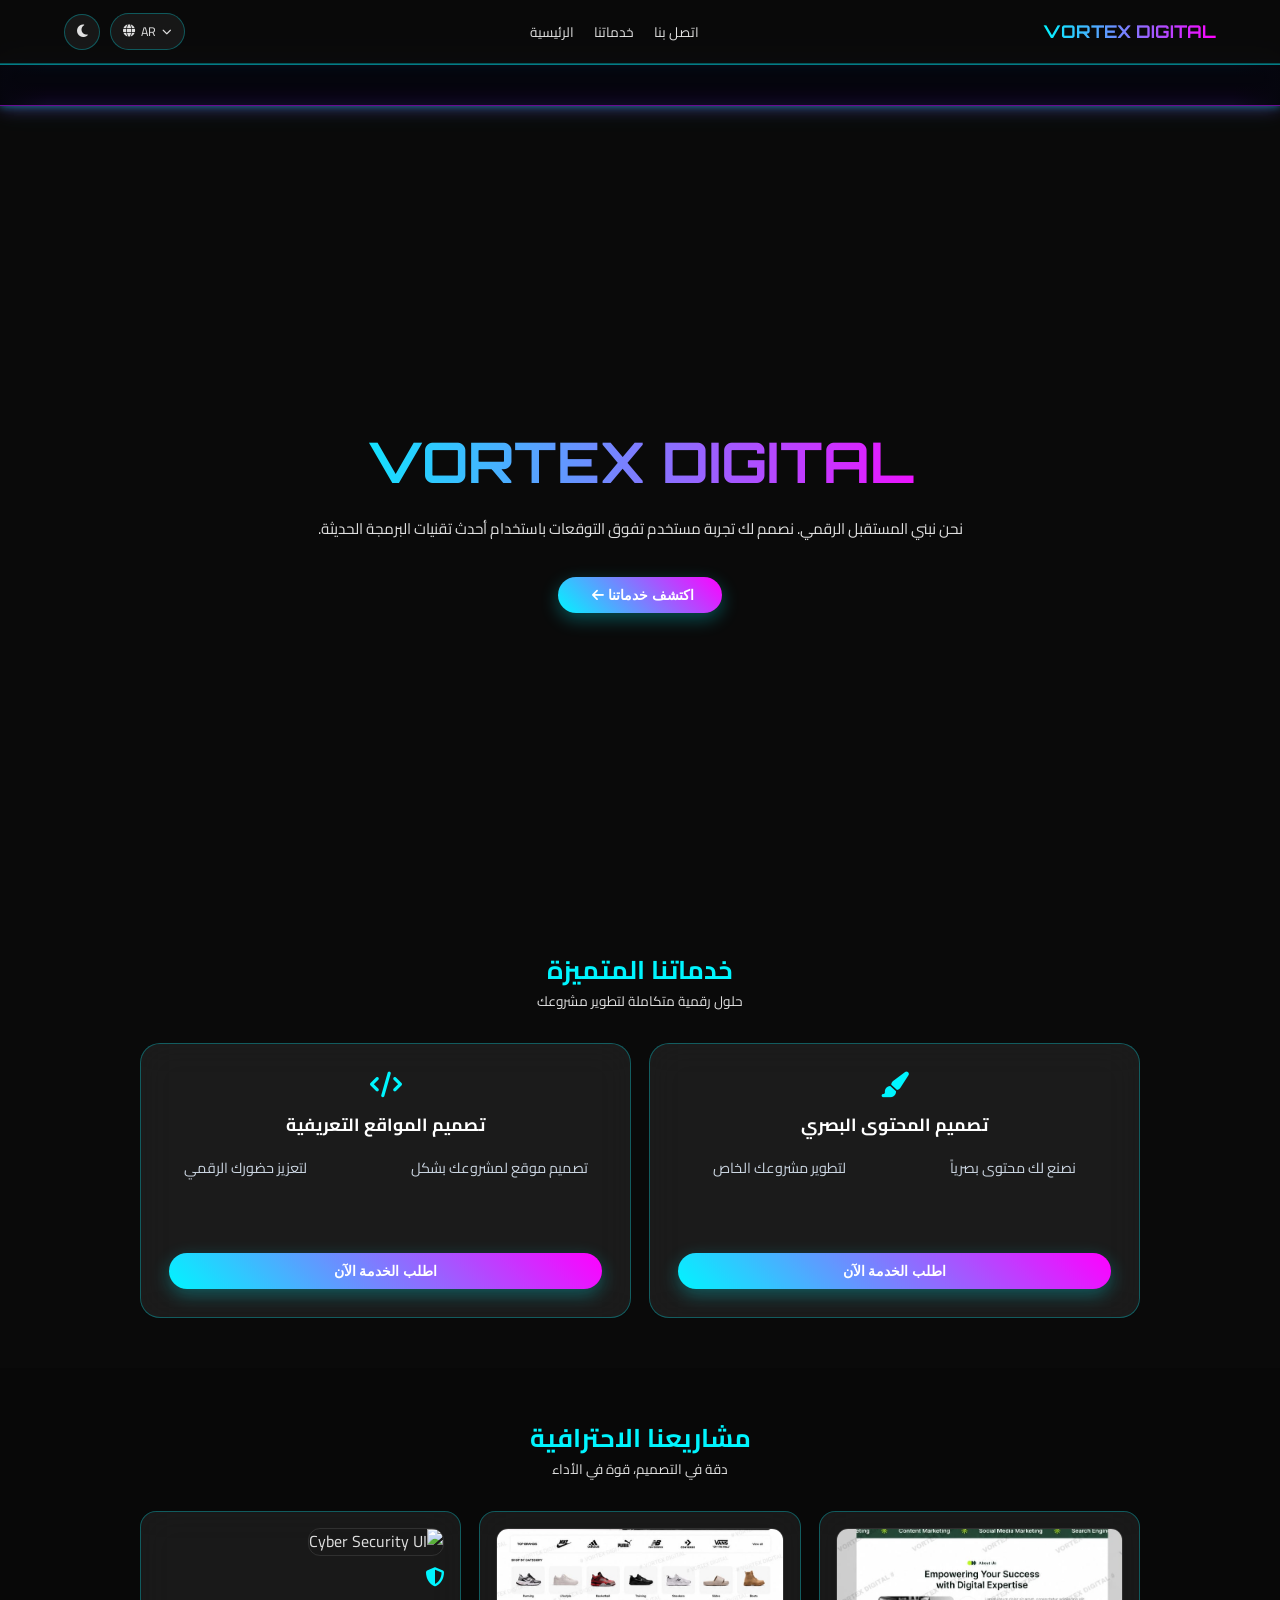
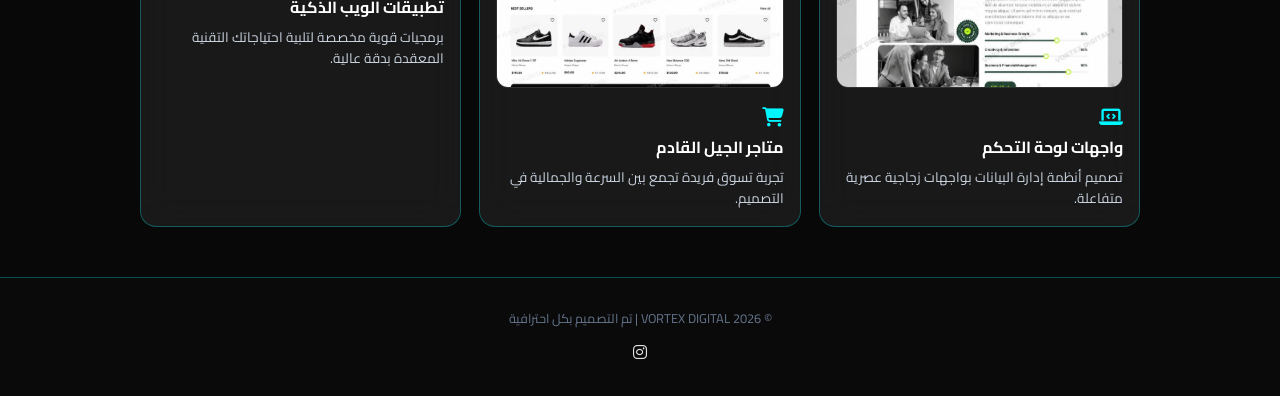
==== commit dce4b964: "Update index.html" ====
--- a/index.html
+++ b/index.html
@@ -1753,7 +1753,7 @@
             </div>
             <div class="grid-container" style="grid-template-columns: repeat(auto-fit, minmax(260px, 1fr));">
                 <div class="showcase-card">
-                    <img src="images/dashboard.jpg" alt="Dashboard Design" class="showcase-img">
+                    <img src="images/12.jpg" alt="Dashboard Design" class="showcase-img">
                     <div class="showcase-info">
                         <i class="fas fa-laptop-code"></i>
                         <h4 data-i18n="project1.title">واجهات لوحة التحكم</h4>
@@ -1761,7 +1761,7 @@
                     </div>
                 </div>
                 <div class="showcase-card">
-                    <img src="images/ecommerce.jpg" alt="E-commerce UI" class="showcase-img">
+                    <img src="images/13.jpg" alt="E-commerce UI" class="showcase-img">
                     <div class="showcase-info">
                         <i class="fas fa-shopping-cart"></i>
                         <h4 data-i18n="project2.title">متاجر الجيل القادم</h4>
